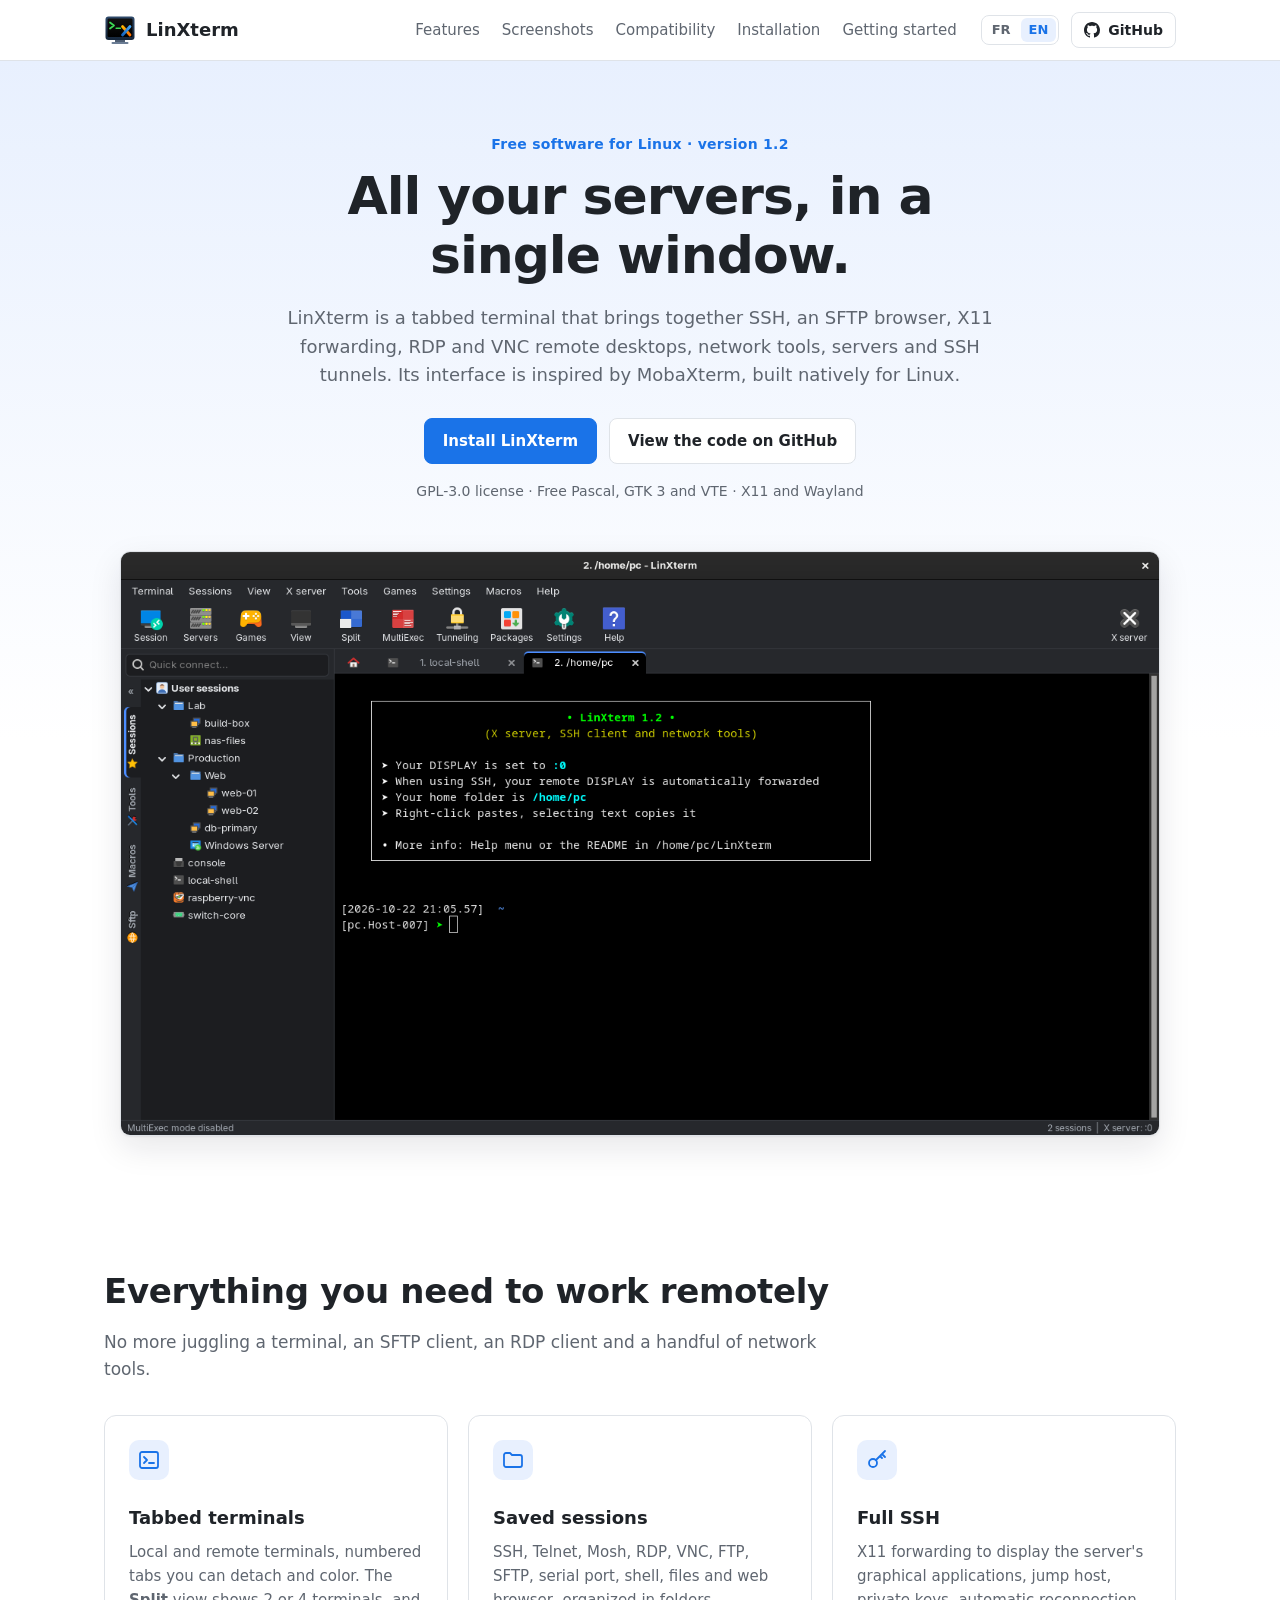
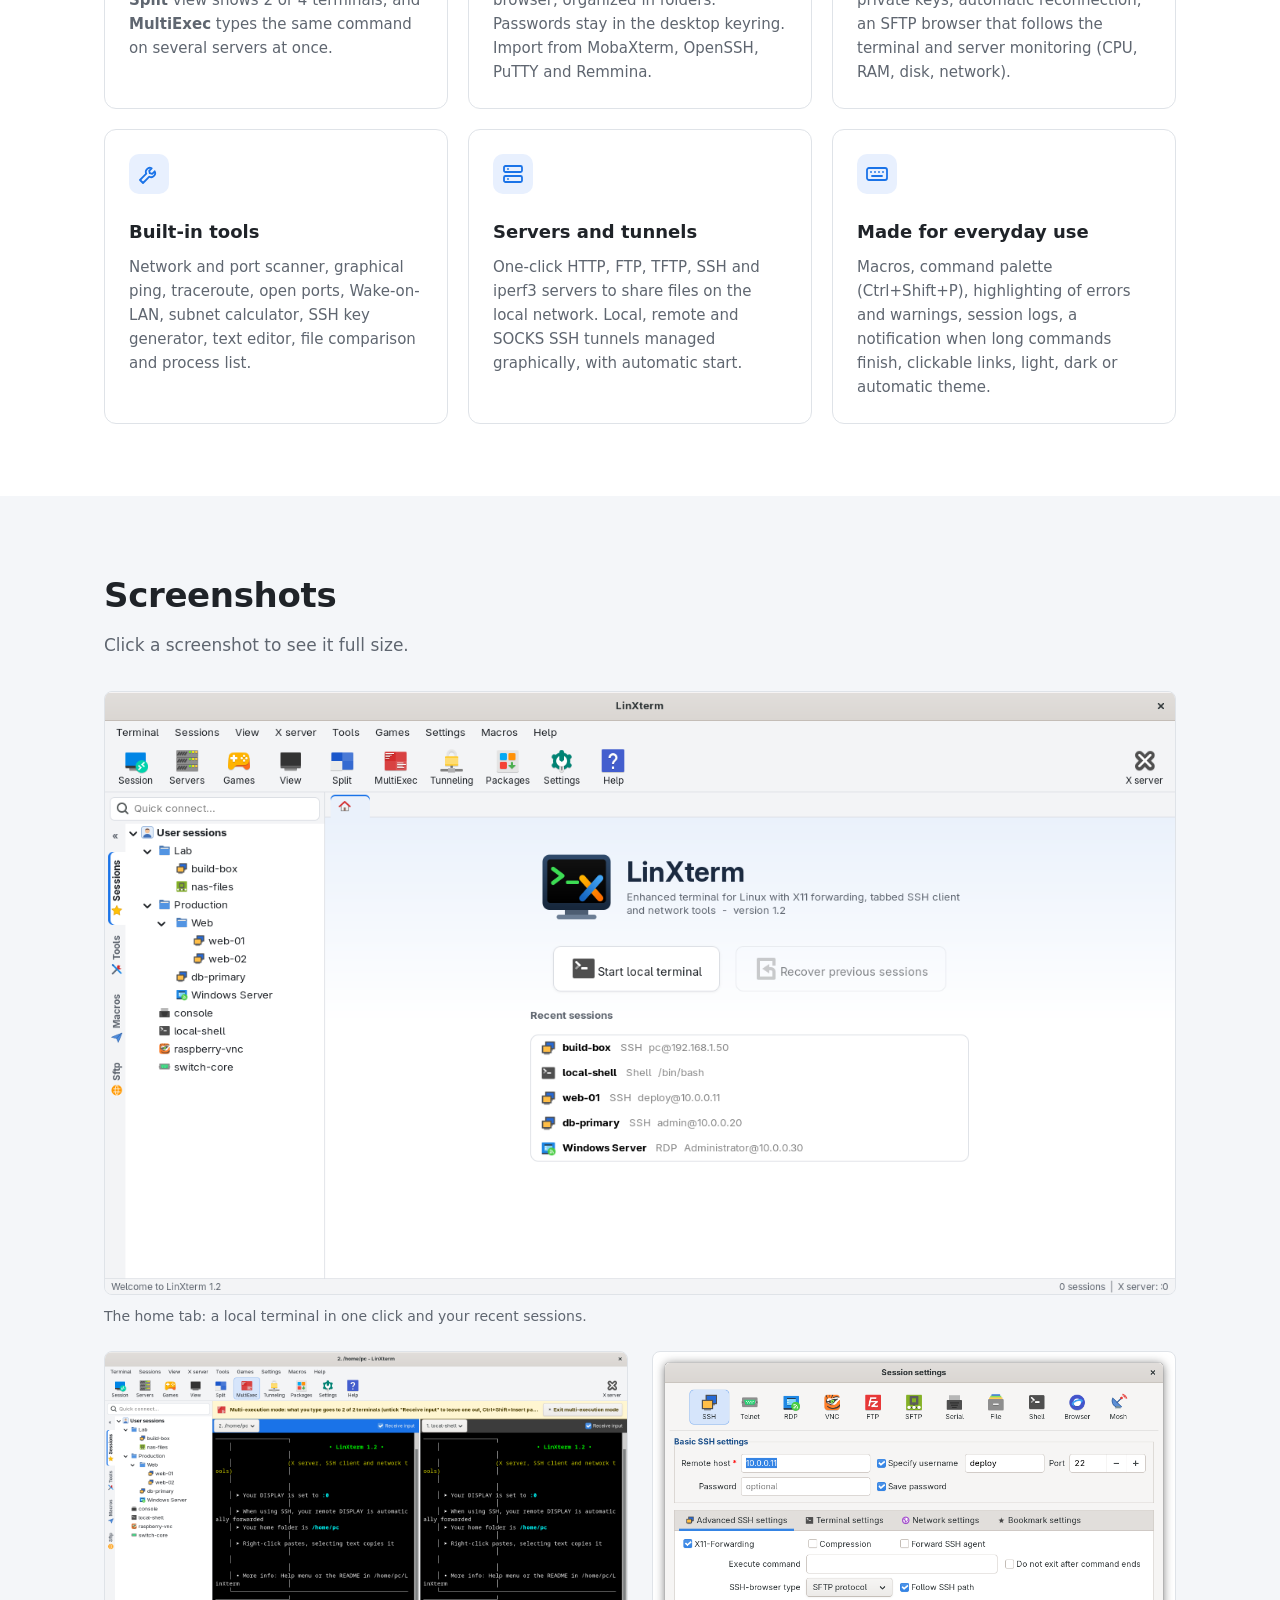
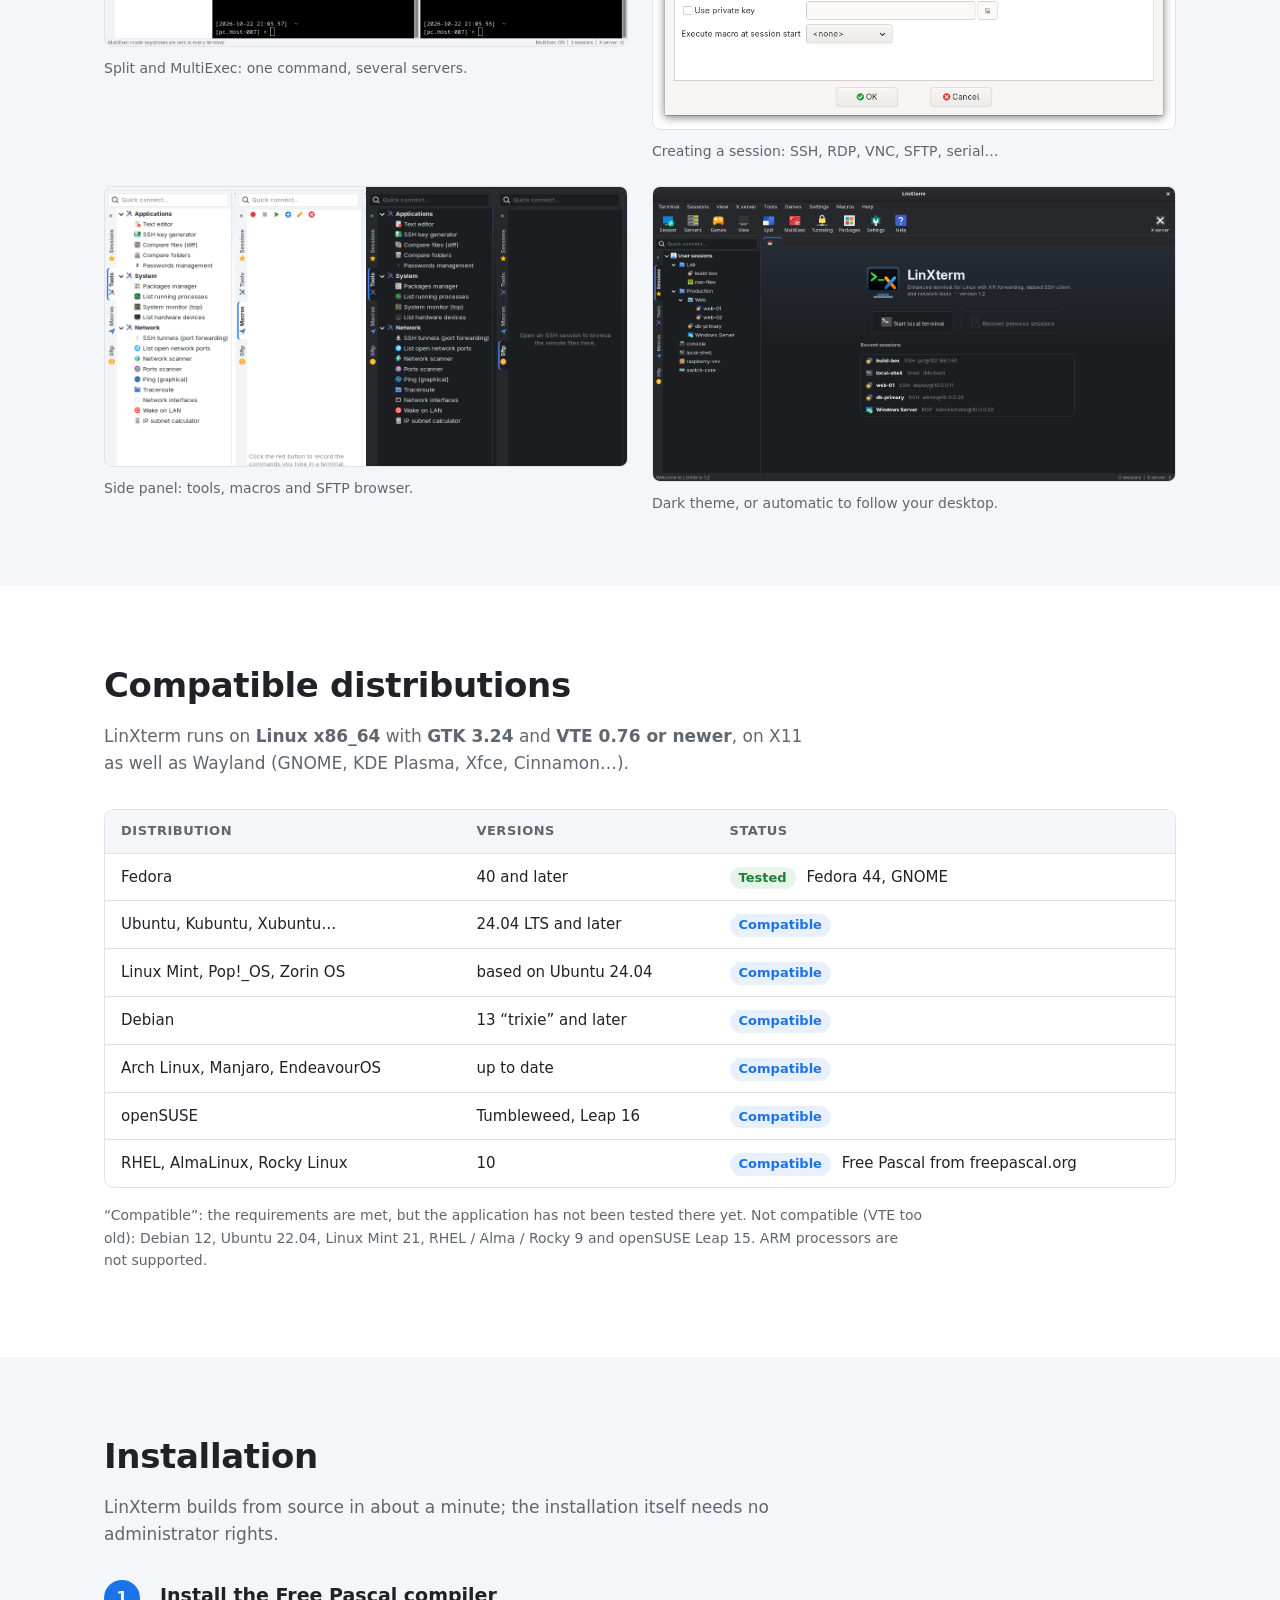
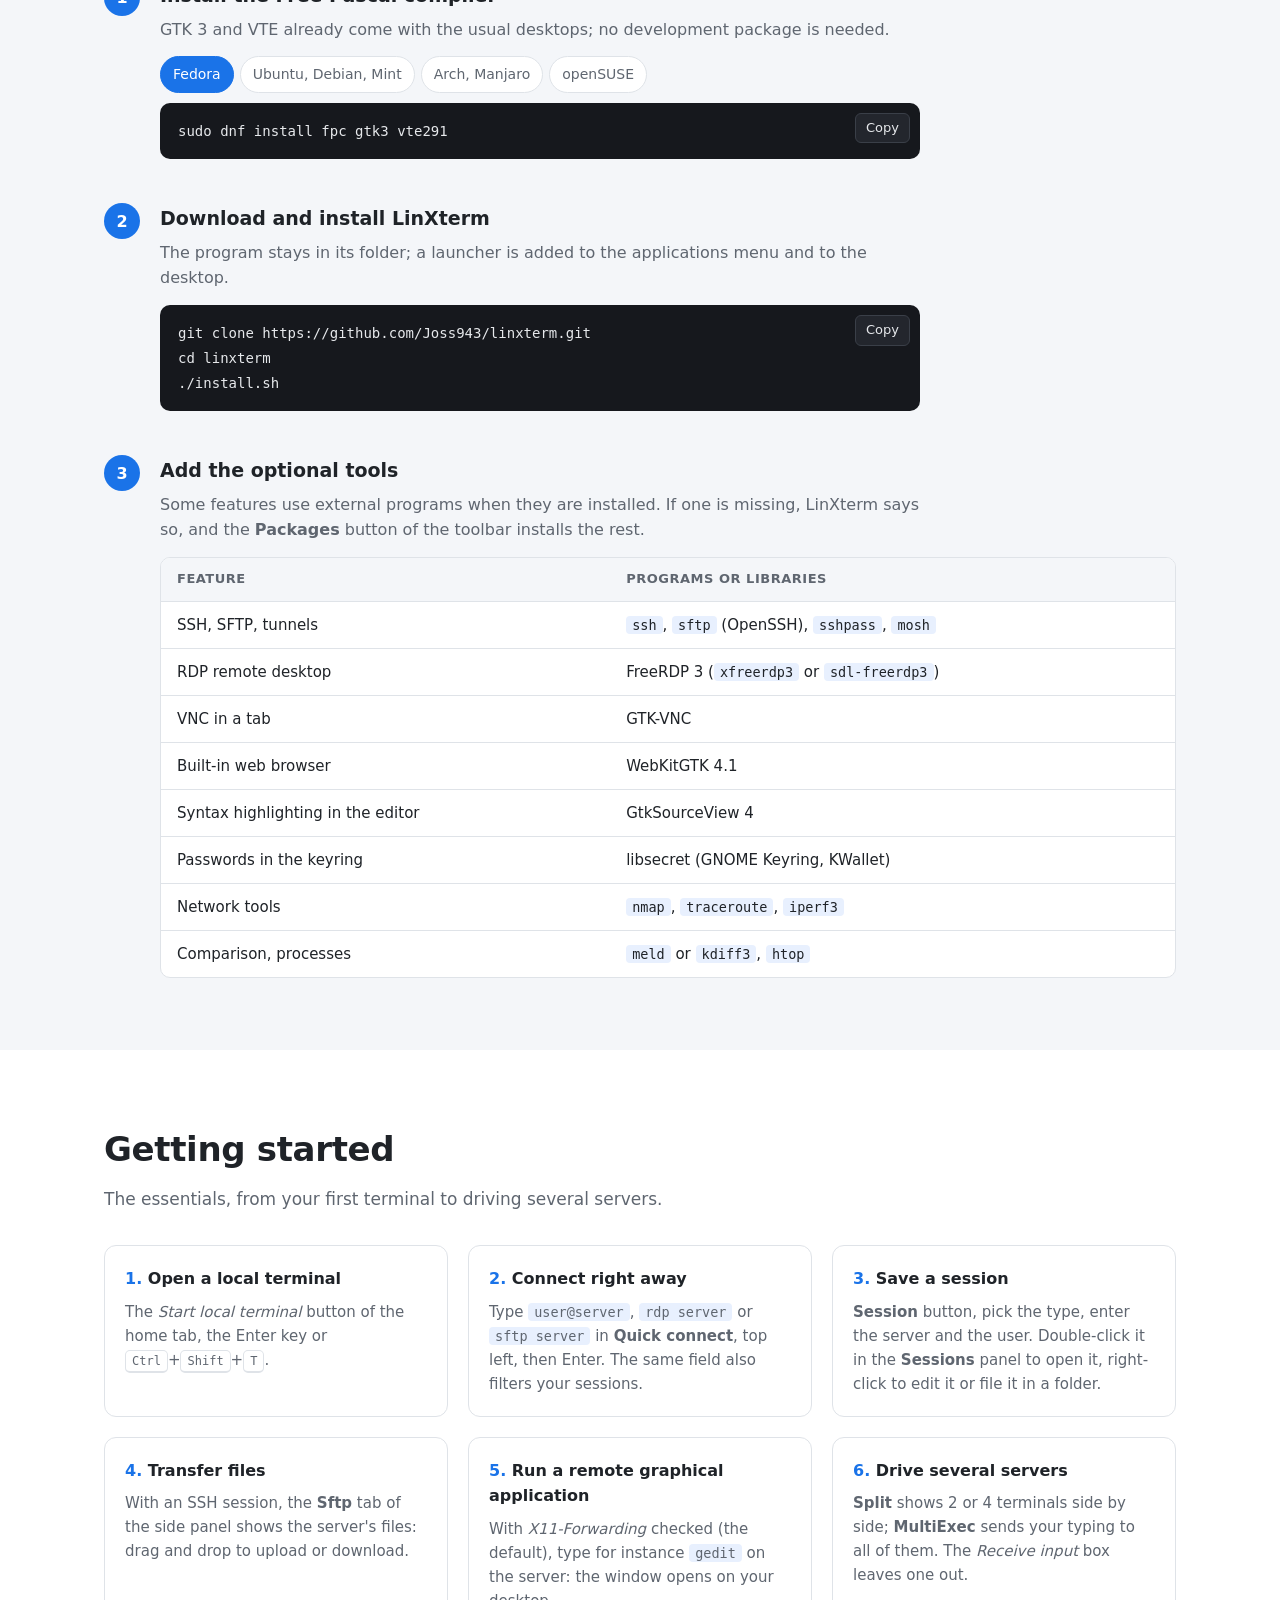
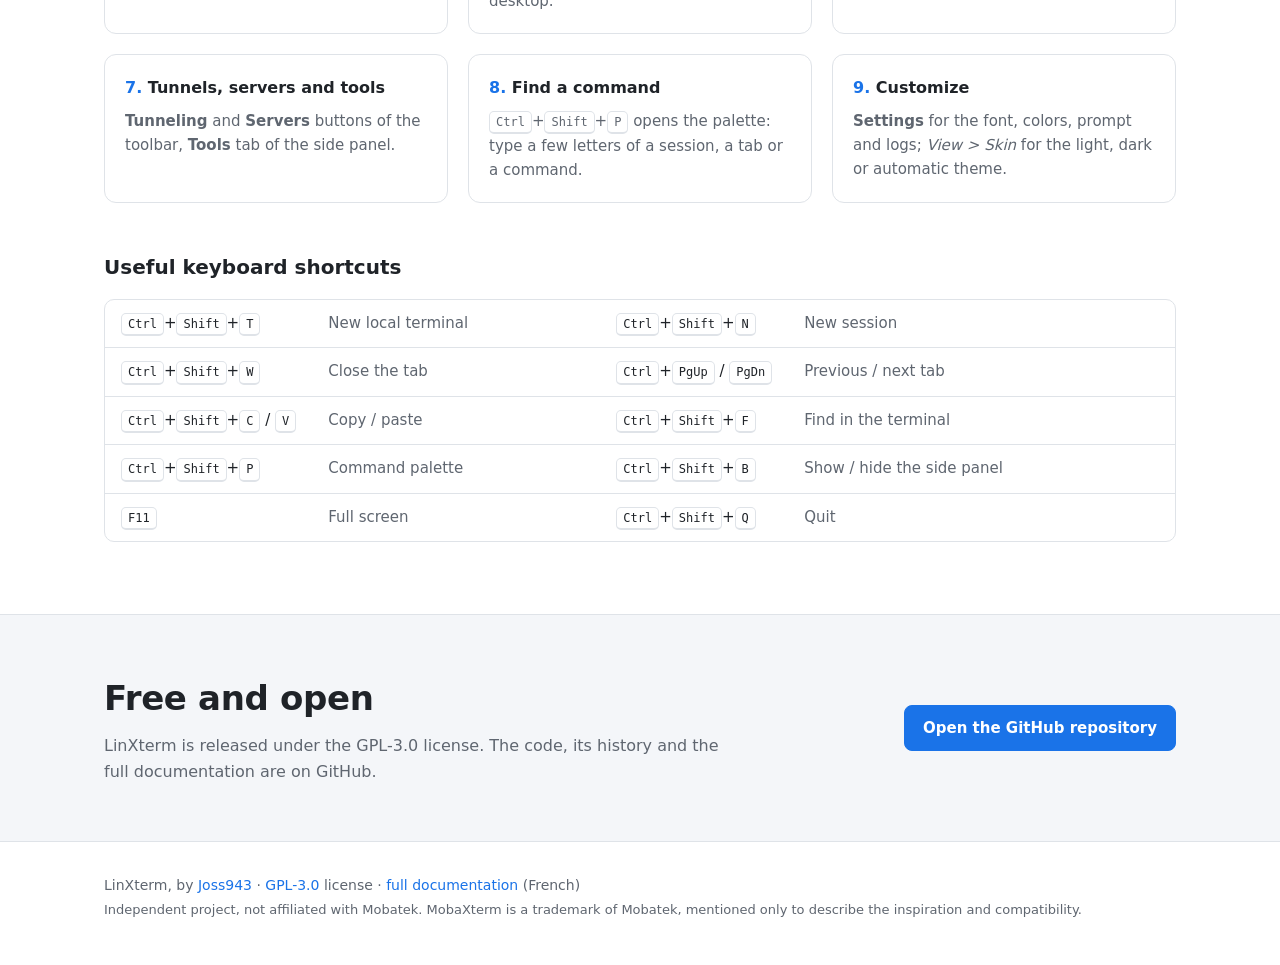
==== docs/index.html @ 1136f570 "Site de présentation en français et en anglais (GitHub Pages) - docs/ : page de présentation (foncti" ====
<!doctype html>
<html lang="fr">
<head>
  <meta charset="utf-8">
  <meta name="viewport" content="width=device-width, initial-scale=1">
  <title>LinXterm · terminal tout-en-un pour Linux</title>
  <meta name="description" content="LinXterm : terminal à onglets pour Linux avec SSH, SFTP, X11-forwarding, RDP, VNC, outils réseau, serveurs et tunnels SSH dans une seule fenêtre. Logiciel libre (GPL-3.0).">
  <meta property="og:title" content="LinXterm · terminal tout-en-un pour Linux">
  <meta property="og:description" content="SSH à onglets, navigateur SFTP, X11, RDP, VNC, outils réseau, Split et MultiExec dans une seule fenêtre. Logiciel libre.">
  <meta property="og:type" content="website">
  <meta property="og:url" content="https://joss943.github.io/linxterm/">
  <meta property="og:image" content="https://joss943.github.io/linxterm/img/terminal-sombre.png">
  <meta name="theme-color" content="#1a73e8">
  <link rel="alternate" hreflang="fr" href="https://joss943.github.io/linxterm/">
  <link rel="alternate" hreflang="en" href="https://joss943.github.io/linxterm/en/">
  <link rel="icon" href="favicon.svg" type="image/svg+xml">
  <link rel="stylesheet" href="style.css">
  <script>
    // first visit: English page for browsers that are not in French (the switcher choice wins)
    (function () {
      var lang = null;
      try { lang = localStorage.getItem('lx-lang'); } catch (e) {}
      var fr = (navigator.languages || [navigator.language || '']).some(function (l) { return /^fr/i.test(l); });
      if (lang === 'en' || (!lang && !fr)) location.replace('en/');
    })();
  </script>
</head>
<body>

<header class="site-header">
  <div class="wrap header-inner">
    <a class="brand" href="#top" aria-label="LinXterm, retour en haut">
      <img src="favicon.svg" alt="" width="32" height="32">
      <span>LinXterm</span>
    </a>
    <nav class="nav" aria-label="Sections">
      <a href="#fonctionnalites">Fonctionnalités</a>
      <a href="#captures">Captures</a>
      <a href="#compatibilite">Compatibilité</a>
      <a href="#installation">Installation</a>
      <a href="#prise-en-main">Prise en main</a>
    </nav>
    <div class="header-actions">
      <div class="lang" aria-label="Langue">
        <a href="./" hreflang="fr" lang="fr" aria-current="true">FR</a>
        <a href="en/" hreflang="en" lang="en">EN</a>
      </div>
      <a class="btn btn-small" href="https://github.com/Joss943/linxterm">
      <svg class="gh" viewBox="0 0 16 16" aria-hidden="true"><path d="M8 0C3.58 0 0 3.58 0 8c0 3.54 2.29 6.53 5.47 7.59.4.07.55-.17.55-.38 0-.19-.01-.82-.01-1.49-2.01.37-2.53-.49-2.69-.94-.09-.23-.48-.94-.82-1.13-.28-.15-.68-.52-.01-.53.63-.01 1.08.58 1.23.82.72 1.21 1.87.87 2.33.66.07-.52.28-.87.51-1.07-1.78-.2-3.64-.89-3.64-3.95 0-.87.31-1.59.82-2.15-.08-.2-.36-1.02.08-2.12 0 0 .67-.21 2.2.82.64-.18 1.32-.27 2-.27.68 0 1.36.09 2 .27 1.53-1.04 2.2-.82 2.2-.82.44 1.1.16 1.92.08 2.12.51.56.82 1.27.82 2.15 0 3.07-1.87 3.75-3.65 3.95.29.25.54.73.54 1.48 0 1.07-.01 1.93-.01 2.2 0 .21.15.46.55.38A8.013 8.013 0 0016 8c0-4.42-3.58-8-8-8z"/></svg>
      GitHub
    </a>
    </div>
  </div>
</header>

<main id="top">

  <section class="hero">
    <div class="wrap">
      <p class="eyebrow">Logiciel libre pour Linux · version 1.2</p>
      <h1>Tous vos serveurs, dans une seule fenêtre.</h1>
      <p class="lead">LinXterm est un terminal à onglets qui réunit SSH, navigateur SFTP, X11-forwarding,
        bureau à distance RDP et VNC, outils réseau, serveurs et tunnels SSH. Son interface s'inspire
        de MobaXterm, en version native pour Linux.</p>
      <div class="actions">
        <a class="btn btn-primary" href="#installation">Installer LinXterm</a>
        <a class="btn" href="https://github.com/Joss943/linxterm">Voir le code sur GitHub</a>
      </div>
      <p class="meta">Licence GPL-3.0 · Free Pascal, GTK 3 et VTE · X11 et Wayland</p>
      <figure class="hero-shot">
        <img src="img/terminal-sombre.png" width="1366" height="768"
             alt="Fenêtre de LinXterm en thème sombre : barre d'outils, panneau des sessions et terminal ouvert">
      </figure>
    </div>
  </section>

  <section id="fonctionnalites" class="section">
    <div class="wrap">
      <h2>Tout ce qu'il faut pour travailler à distance</h2>
      <p class="section-lead">Plus besoin de jongler entre un terminal, un client SFTP, un client RDP
        et une poignée d'outils réseau.</p>
      <div class="features">
        <article class="feature">
          <svg viewBox="0 0 24 24" aria-hidden="true"><rect x="3" y="4" width="18" height="16" rx="2"/><path d="M7 9l3 3-3 3M12 15h5"/></svg>
          <h3>Terminaux à onglets</h3>
          <p>Terminaux locaux et distants, onglets numérotés, détachables et colorables. La vue
            <strong>Split</strong> affiche 2 ou 4 terminaux, et <strong>MultiExec</strong> tape la même
            commande sur plusieurs serveurs à la fois.</p>
        </article>
        <article class="feature">
          <svg viewBox="0 0 24 24" aria-hidden="true"><path d="M3 7a2 2 0 012-2h4l2 2h8a2 2 0 012 2v8a2 2 0 01-2 2H5a2 2 0 01-2-2z"/></svg>
          <h3>Sessions enregistrées</h3>
          <p>SSH, Telnet, Mosh, RDP, VNC, FTP, SFTP, port série, shell, fichiers et navigateur web,
            rangés en dossiers. Mots de passe dans le trousseau du bureau. Import depuis MobaXterm,
            OpenSSH, PuTTY et Remmina.</p>
        </article>
        <article class="feature">
          <svg viewBox="0 0 24 24" aria-hidden="true"><circle cx="8" cy="15" r="4"/><path d="M11 12l9-9M17 6l3 3M15 8l2 2"/></svg>
          <h3>SSH complet</h3>
          <p>X11-forwarding pour afficher les applications graphiques du serveur, passerelle de rebond,
            clés privées, reconnexion automatique, navigateur SFTP qui suit le terminal et surveillance
            du serveur (CPU, RAM, disque, réseau).</p>
        </article>
        <article class="feature">
          <svg viewBox="0 0 24 24" aria-hidden="true"><path d="M14.7 6.3a4 4 0 00-5.4 5.4L3 18l3 3 6.3-6.3a4 4 0 005.4-5.4l-2.5 2.5-2.4-.6-.6-2.4z"/></svg>
          <h3>Outils intégrés</h3>
          <p>Scanner réseau et de ports, ping graphique, traceroute, ports ouverts, Wake-on-LAN,
            calculatrice de sous-réseau, générateur de clés SSH, éditeur de texte, comparaison de
            fichiers et liste des processus.</p>
        </article>
        <article class="feature">
          <svg viewBox="0 0 24 24" aria-hidden="true"><rect x="3" y="4" width="18" height="6" rx="1.5"/><rect x="3" y="14" width="18" height="6" rx="1.5"/><path d="M7 7h.01M7 17h.01"/></svg>
          <h3>Serveurs et tunnels</h3>
          <p>Serveurs HTTP, FTP, TFTP, SSH et iperf3 en un clic pour échanger des fichiers sur le
            réseau local. Tunnels SSH locaux, distants et SOCKS gérés graphiquement, avec démarrage
            automatique.</p>
        </article>
        <article class="feature">
          <svg viewBox="0 0 24 24" aria-hidden="true"><rect x="2" y="6" width="20" height="12" rx="2"/><path d="M6 10h.01M10 10h.01M14 10h.01M18 10h.01M7 14h10"/></svg>
          <h3>Pensé pour le quotidien</h3>
          <p>Macros, palette de commandes (Ctrl+Maj+P), coloration des erreurs et avertissements,
            journaux de session, notification à la fin des commandes longues, liens cliquables,
            thème clair, sombre ou automatique.</p>
        </article>
      </div>
    </div>
  </section>

  <section id="captures" class="section section-alt">
    <div class="wrap">
      <h2>Captures d'écran</h2>
      <p class="section-lead">Cliquez sur une capture pour l'afficher en grand.</p>
      <div class="gallery">
        <figure>
          <a href="img/accueil.png"><img src="img/accueil.png" width="1366" height="768" loading="lazy"
             alt="Onglet d'accueil en thème clair avec les sessions récentes"></a>
          <figcaption>L'accueil : terminal local en un clic et sessions récentes.</figcaption>
        </figure>
        <figure>
          <a href="img/multiexec.png"><img src="img/multiexec.png" width="1366" height="768" loading="lazy"
             alt="Deux terminaux côte à côte en mode MultiExec"></a>
          <figcaption>Split et MultiExec : une commande, plusieurs serveurs.</figcaption>
        </figure>
        <figure>
          <a href="img/session.png"><img src="img/session.png" width="952" height="689" loading="lazy"
             alt="Fenêtre Session settings pour une session SSH"></a>
          <figcaption>Création d'une session : SSH, RDP, VNC, SFTP, série…</figcaption>
        </figure>
        <figure>
          <a href="img/panneaux.png"><img src="img/panneaux.png" width="1160" height="620" loading="lazy"
             alt="Panneaux latéraux Tools, Macros et Sftp en clair et en sombre"></a>
          <figcaption>Panneau latéral : outils, macros et navigateur SFTP.</figcaption>
        </figure>
        <figure>
          <a href="img/accueil-sombre.png"><img src="img/accueil-sombre.png" width="1366" height="768" loading="lazy"
             alt="Onglet d'accueil en thème sombre"></a>
          <figcaption>Thème sombre, ou automatique selon votre bureau.</figcaption>
        </figure>
      </div>
    </div>
  </section>

  <section id="compatibilite" class="section">
    <div class="wrap">
      <h2>Distributions compatibles</h2>
      <p class="section-lead">LinXterm fonctionne sur <strong>Linux x86_64</strong> avec
        <strong>GTK 3.24</strong> et <strong>VTE 0.76 ou plus récent</strong>, sous X11 comme sous
        Wayland (GNOME, KDE Plasma, Xfce, Cinnamon…).</p>
      <div class="table-wrap">
        <table>
          <thead><tr><th>Distribution</th><th>Versions</th><th>État</th></tr></thead>
          <tbody>
            <tr><td>Fedora</td><td>40 et suivantes</td><td><span class="badge badge-ok">Testé</span> Fedora 44, GNOME</td></tr>
            <tr><td>Ubuntu, Kubuntu, Xubuntu…</td><td>24.04 LTS et suivantes</td><td><span class="badge">Compatible</span></td></tr>
            <tr><td>Linux Mint, Pop!_OS, Zorin OS</td><td>basées sur Ubuntu 24.04</td><td><span class="badge">Compatible</span></td></tr>
            <tr><td>Debian</td><td>13 « trixie » et suivantes</td><td><span class="badge">Compatible</span></td></tr>
            <tr><td>Arch Linux, Manjaro, EndeavourOS</td><td>à jour</td><td><span class="badge">Compatible</span></td></tr>
            <tr><td>openSUSE</td><td>Tumbleweed, Leap 16</td><td><span class="badge">Compatible</span></td></tr>
            <tr><td>RHEL, AlmaLinux, Rocky Linux</td><td>10</td><td><span class="badge">Compatible</span> Free Pascal depuis freepascal.org</td></tr>
          </tbody>
        </table>
      </div>
      <p class="note">« Compatible » : les prérequis sont remplis, mais l'application n'y a pas encore été
        testée. Non compatibles (VTE trop ancien) : Debian 12, Ubuntu 22.04, Linux Mint 21,
        RHEL / Alma / Rocky 9 et openSUSE Leap 15. Les processeurs ARM ne sont pas pris en charge.</p>
    </div>
  </section>

  <section id="installation" class="section section-alt">
    <div class="wrap">
      <h2>Installation</h2>
      <p class="section-lead">LinXterm se compile en une minute à partir du code source, sans droits
        administrateur pour l'installation elle-même.</p>

      <ol class="steps">
        <li>
          <h3>Installer le compilateur Free Pascal</h3>
          <p>GTK 3 et VTE sont déjà présents sur les bureaux courants ; aucun paquet de
            développement n'est nécessaire.</p>
          <div class="tabs" data-tabs>
            <div class="tablist" role="tablist" aria-label="Distribution">
              <button role="tab" aria-selected="true" aria-controls="t-fedora" id="b-fedora">Fedora</button>
              <button role="tab" aria-selected="false" aria-controls="t-debian" id="b-debian">Ubuntu, Debian, Mint</button>
              <button role="tab" aria-selected="false" aria-controls="t-arch" id="b-arch">Arch, Manjaro</button>
              <button role="tab" aria-selected="false" aria-controls="t-suse" id="b-suse">openSUSE</button>
            </div>
            <div class="code" role="tabpanel" id="t-fedora" aria-labelledby="b-fedora"><pre><code>sudo dnf install fpc gtk3 vte291</code></pre></div>
            <div class="code" role="tabpanel" id="t-debian" aria-labelledby="b-debian"><pre><code>sudo apt install fpc libgtk-3-0 libvte-2.91-0</code></pre></div>
            <div class="code" role="tabpanel" id="t-arch" aria-labelledby="b-arch"><pre><code>sudo pacman -S fpc gtk3 vte3</code></pre></div>
            <div class="code" role="tabpanel" id="t-suse" aria-labelledby="b-suse"><pre><code>sudo zypper install fpc libgtk-3-0 libvte-2_91-0</code></pre></div>
          </div>
        </li>
        <li>
          <h3>Télécharger et installer LinXterm</h3>
          <p>Le programme reste dans son dossier ; un lanceur est ajouté au menu des applications et
            sur le Bureau.</p>
          <div class="code"><pre><code>git clone https://github.com/Joss943/linxterm.git
cd linxterm
./install.sh</code></pre></div>
        </li>
        <li>
          <h3>Ajouter les outils facultatifs</h3>
          <p>Certaines fonctions utilisent des programmes externes s'ils sont installés. Si l'un d'eux
            manque, LinXterm le signale, et le bouton <strong>Packages</strong> de la barre d'outils
            installe le reste.</p>
          <div class="table-wrap">
            <table>
              <thead><tr><th>Fonction</th><th>Programmes ou bibliothèques</th></tr></thead>
              <tbody>
                <tr><td>SSH, SFTP, tunnels</td><td><code>ssh</code>, <code>sftp</code> (OpenSSH), <code>sshpass</code>, <code>mosh</code></td></tr>
                <tr><td>Bureau à distance RDP</td><td>FreeRDP 3 (<code>xfreerdp3</code> ou <code>sdl-freerdp3</code>)</td></tr>
                <tr><td>VNC dans un onglet</td><td>GTK-VNC</td></tr>
                <tr><td>Navigateur web intégré</td><td>WebKitGTK 4.1</td></tr>
                <tr><td>Coloration syntaxique de l'éditeur</td><td>GtkSourceView 4</td></tr>
                <tr><td>Mots de passe dans le trousseau</td><td>libsecret (GNOME Keyring, KWallet)</td></tr>
                <tr><td>Outils réseau</td><td><code>nmap</code>, <code>traceroute</code>, <code>iperf3</code></td></tr>
                <tr><td>Comparaison, processus</td><td><code>meld</code> ou <code>kdiff3</code>, <code>htop</code></td></tr>
              </tbody>
            </table>
          </div>
        </li>
      </ol>
    </div>
  </section>

  <section id="prise-en-main" class="section">
    <div class="wrap">
      <h2>Prise en main</h2>
      <p class="section-lead">Les gestes essentiels, du premier terminal à la gestion de plusieurs
        serveurs.</p>
      <ol class="guide">
        <li><h3>Ouvrir un terminal local</h3>
          <p>Bouton <em>Start local terminal</em> de l'onglet d'accueil, touche Entrée ou
            <span class="keys"><kbd>Ctrl</kbd>+<kbd>Maj</kbd>+<kbd>T</kbd></span>.</p></li>
        <li><h3>Se connecter tout de suite</h3>
          <p>Tapez <code>utilisateur@serveur</code>, <code>rdp serveur</code> ou
            <code>sftp serveur</code> dans <strong>Quick connect</strong>, en haut à gauche, puis
            Entrée. Le champ filtre aussi vos sessions.</p></li>
        <li><h3>Enregistrer une session</h3>
          <p>Bouton <strong>Session</strong>, choisissez le type, saisissez le serveur et
            l'utilisateur. Double-clic dans le panneau <strong>Sessions</strong> pour l'ouvrir,
            clic droit pour la modifier ou la ranger.</p></li>
        <li><h3>Transférer des fichiers</h3>
          <p>Avec une session SSH, l'onglet <strong>Sftp</strong> du panneau latéral affiche les
            fichiers du serveur : glissez-déposez pour envoyer ou télécharger.</p></li>
        <li><h3>Lancer une application graphique distante</h3>
          <p>Avec <em>X11-Forwarding</em> coché (par défaut), tapez par exemple <code>gedit</code>
            sur le serveur : la fenêtre s'ouvre sur votre bureau.</p></li>
        <li><h3>Piloter plusieurs serveurs</h3>
          <p><strong>Split</strong> affiche 2 ou 4 terminaux côte à côte ; <strong>MultiExec</strong>
            envoie votre saisie à tous. La case <em>Receive input</em> en exclut un.</p></li>
        <li><h3>Tunnels, serveurs et outils</h3>
          <p>Boutons <strong>Tunneling</strong> et <strong>Servers</strong> de la barre d'outils,
            onglet <strong>Tools</strong> du panneau latéral.</p></li>
        <li><h3>Retrouver une commande</h3>
          <p><span class="keys"><kbd>Ctrl</kbd>+<kbd>Maj</kbd>+<kbd>P</kbd></span> ouvre la palette : tapez quelques lettres
            d'une session, d'un onglet ou d'une commande.</p></li>
        <li><h3>Personnaliser</h3>
          <p><strong>Settings</strong> pour la police, les couleurs, l'invite et les journaux ;
            <em>View &gt; Skin</em> pour le thème clair, sombre ou automatique.</p></li>
      </ol>

      <h3 class="sub">Raccourcis clavier utiles</h3>
      <div class="table-wrap">
        <table class="shortcuts">
          <tbody>
            <tr><td><span class="keys"><kbd>Ctrl</kbd>+<kbd>Maj</kbd>+<kbd>T</kbd></span></td><td>Nouveau terminal local</td>
                <td><span class="keys"><kbd>Ctrl</kbd>+<kbd>Maj</kbd>+<kbd>N</kbd></span></td><td>Nouvelle session</td></tr>
            <tr><td><span class="keys"><kbd>Ctrl</kbd>+<kbd>Maj</kbd>+<kbd>W</kbd></span></td><td>Fermer l'onglet</td>
                <td><span class="keys"><kbd>Ctrl</kbd>+<kbd>Pg↑</kbd> / <kbd>Pg↓</kbd></span></td><td>Onglet précédent / suivant</td></tr>
            <tr><td><span class="keys"><kbd>Ctrl</kbd>+<kbd>Maj</kbd>+<kbd>C</kbd> / <kbd>V</kbd></span></td><td>Copier / coller</td>
                <td><span class="keys"><kbd>Ctrl</kbd>+<kbd>Maj</kbd>+<kbd>F</kbd></span></td><td>Rechercher dans le terminal</td></tr>
            <tr><td><span class="keys"><kbd>Ctrl</kbd>+<kbd>Maj</kbd>+<kbd>P</kbd></span></td><td>Palette de commandes</td>
                <td><span class="keys"><kbd>Ctrl</kbd>+<kbd>Maj</kbd>+<kbd>B</kbd></span></td><td>Afficher / masquer le panneau latéral</td></tr>
            <tr><td><kbd>F11</kbd></td><td>Plein écran</td>
                <td><span class="keys"><kbd>Ctrl</kbd>+<kbd>Maj</kbd>+<kbd>Q</kbd></span></td><td>Quitter</td></tr>
          </tbody>
        </table>
      </div>
    </div>
  </section>

  <section class="section section-cta">
    <div class="wrap cta">
      <div>
        <h2>Libre et ouvert</h2>
        <p>LinXterm est publié sous licence GPL-3.0. Le code, l'historique et la documentation
          complète sont sur GitHub.</p>
      </div>
      <a class="btn btn-primary" href="https://github.com/Joss943/linxterm">Ouvrir le dépôt GitHub</a>
    </div>
  </section>

</main>

<footer class="site-footer">
  <div class="wrap footer-inner">
    <p>LinXterm, par <a href="https://github.com/Joss943">Joss943</a> · licence
      <a href="https://github.com/Joss943/linxterm/blob/main/LICENSE">GPL-3.0</a> ·
      <a href="https://github.com/Joss943/linxterm#readme">documentation complète</a></p>
    <p class="disclaimer">Projet indépendant, sans lien avec Mobatek. MobaXterm est une marque de
      Mobatek, citée uniquement pour décrire l'inspiration et la compatibilité.</p>
  </div>
</footer>

<script>
  // language switcher: the choice is remembered for the next visits
  document.querySelectorAll('.lang a').forEach(function (a) {
    a.addEventListener('click', function () {
      try { localStorage.setItem('lx-lang', a.getAttribute('hreflang')); } catch (e) {}
    });
  });

  // distribution tabs: arrow keys move between tabs, one panel shown at a time
  document.querySelectorAll('[data-tabs]').forEach(function (box) {
    var tabs = Array.prototype.slice.call(box.querySelectorAll('[role="tab"]'));
    function select(tab) {
      tabs.forEach(function (t) {
        var on = t === tab;
        t.setAttribute('aria-selected', on);
        t.tabIndex = on ? 0 : -1;
        document.getElementById(t.getAttribute('aria-controls')).hidden = !on;
      });
    }
    tabs.forEach(function (t, i) {
      t.addEventListener('click', function () { select(t); });
      t.addEventListener('keydown', function (e) {
        var d = e.key === 'ArrowRight' ? 1 : e.key === 'ArrowLeft' ? -1 : 0;
        if (d) { var n = tabs[(i + d + tabs.length) % tabs.length]; select(n); n.focus(); }
      });
    });
    select(tabs[0]);
  });

  // copy buttons on the command blocks
  document.querySelectorAll('.code').forEach(function (block) {
    var btn = document.createElement('button');
    btn.className = 'copy';
    btn.type = 'button';
    btn.textContent = 'Copier';
    btn.addEventListener('click', function () {
      var text = block.querySelector('code').textContent;
      var done = function () {
        btn.textContent = 'Copié';
        setTimeout(function () { btn.textContent = 'Copier'; }, 1500);
      };
      if (navigator.clipboard) navigator.clipboard.writeText(text).then(done, function () {});
    });
    block.appendChild(btn);
  });
</script>
</body>
</html>
---- docs/style.css ----
/* LinXterm website: same palette as the application (accent blue, dark terminal) */
:root {
  --bg: #ffffff;
  --bg-alt: #f4f6f9;
  --surface: #ffffff;
  --text: #1f2328;
  --muted: #5f6670;
  --border: #dfe3e8;
  --accent: #1a73e8;
  --accent-hover: #1765cc;
  --accent-soft: #e8f0fe;
  --ok: #1e7e34;
  --ok-soft: #e6f4ea;
  --code-bg: #16181d;
  --code-text: #e6e8eb;
  --shadow: 0 1px 2px rgba(16, 24, 40, 0.06), 0 12px 32px rgba(16, 24, 40, 0.10);
  color-scheme: light;
}

@media (prefers-color-scheme: dark) {
  :root {
    --bg: #111317;
    --bg-alt: #171a1f;
    --surface: #1c1f25;
    --text: #e6e8eb;
    --muted: #a0a6ae;
    --border: #2c3038;
    --accent: #4c8dff;
    --accent-hover: #6aa0ff;
    --accent-soft: #1d2c45;
    --ok: #7bd88f;
    --ok-soft: #1c3324;
    --code-bg: #0b0c0f;
    --shadow: 0 1px 2px rgba(0, 0, 0, 0.4), 0 12px 32px rgba(0, 0, 0, 0.45);
    color-scheme: dark;
  }
}

* { box-sizing: border-box; }

html { scroll-behavior: smooth; scroll-padding-top: 72px; }

body {
  margin: 0;
  background: var(--bg);
  color: var(--text);
  font: 16px/1.6 system-ui, -apple-system, "Segoe UI", Roboto, Cantarell, "Noto Sans", Ubuntu, sans-serif;
  -webkit-font-smoothing: antialiased;
}

img { max-width: 100%; height: auto; display: block; }

a { color: var(--accent); text-decoration: none; }
a:hover { text-decoration: underline; }

code, kbd, pre {
  font-family: ui-monospace, "JetBrains Mono", "DejaVu Sans Mono", "Liberation Mono", monospace;
  font-size: 0.9em;
}

code {
  background: var(--accent-soft);
  padding: 1px 6px;
  border-radius: 4px;
}

kbd {
  display: inline-block;
  padding: 0 6px;
  border: 1px solid var(--border);
  border-bottom-width: 2px;
  border-radius: 5px;
  background: var(--surface);
  font-size: 0.8em;
  line-height: 1.7;
}

.wrap { max-width: 1120px; margin: 0 auto; padding: 0 24px; }

/* header */
.site-header {
  position: sticky;
  top: 0;
  z-index: 10;
  background: color-mix(in srgb, var(--bg) 88%, transparent);
  backdrop-filter: saturate(160%) blur(10px);
  border-bottom: 1px solid var(--border);
}
.header-inner { display: flex; align-items: center; gap: 24px; height: 60px; }
.brand { display: flex; align-items: center; gap: 10px; color: var(--text); font-weight: 700; font-size: 18px; }
.brand:hover { text-decoration: none; }
.nav { display: flex; gap: 22px; margin-left: auto; }
.nav a { color: var(--muted); font-size: 15px; }
.nav a:hover { color: var(--text); text-decoration: none; }
.header-actions { display: flex; align-items: center; gap: 12px; }
.lang { display: flex; gap: 2px; padding: 2px; border: 1px solid var(--border); border-radius: 8px; }
.lang a { padding: 2px 8px; border-radius: 6px; color: var(--muted); font-size: 13px; font-weight: 600; }
.lang a:hover { color: var(--text); text-decoration: none; }
.lang a[aria-current="true"] { background: var(--accent-soft); color: var(--accent); }
.keys, .guide code { white-space: nowrap; }

/* buttons */
.btn {
  display: inline-flex;
  align-items: center;
  gap: 8px;
  padding: 10px 18px;
  border: 1px solid var(--border);
  border-radius: 8px;
  background: var(--surface);
  color: var(--text);
  font-weight: 600;
  font-size: 15px;
  transition: border-color 0.15s, background-color 0.15s;
}
.btn:hover { text-decoration: none; border-color: var(--accent); }
.btn-primary { background: var(--accent); border-color: var(--accent); color: #fff; }
.btn-primary:hover { background: var(--accent-hover); border-color: var(--accent-hover); }
.btn-small { padding: 6px 12px; font-size: 14px; }
.gh { width: 16px; height: 16px; fill: currentColor; }

/* hero */
.hero { padding: 72px 0 56px; text-align: center; background: linear-gradient(to bottom, var(--accent-soft), var(--bg) 60%); }
.eyebrow { margin: 0 0 12px; color: var(--accent); font-weight: 600; font-size: 14px; letter-spacing: 0.02em; }
.hero h1 { margin: 0 auto; max-width: 760px; font-size: clamp(32px, 5vw, 52px); line-height: 1.12; letter-spacing: -0.02em; }
.lead { margin: 20px auto 0; max-width: 720px; color: var(--muted); font-size: 18px; }
.actions { display: flex; justify-content: center; flex-wrap: wrap; gap: 12px; margin-top: 28px; }
.meta { margin: 16px 0 0; color: var(--muted); font-size: 14px; }
.hero-shot { margin: 48px auto 0; max-width: 1040px; }
.hero-shot img { border-radius: 10px; border: 1px solid var(--border); box-shadow: var(--shadow); }

/* sections */
.section { padding: 72px 0; }
.section-alt { background: var(--bg-alt); }
.section h2 { margin: 0; font-size: clamp(26px, 3.4vw, 34px); letter-spacing: -0.01em; }
.section-lead { margin: 10px 0 32px; max-width: 720px; color: var(--muted); font-size: 17px; }
.note { margin-top: 16px; color: var(--muted); font-size: 14px; max-width: 820px; }
.sub { margin: 48px 0 16px; font-size: 20px; }

/* features */
.features { display: grid; grid-template-columns: repeat(3, 1fr); gap: 20px; }
.feature { padding: 24px; border: 1px solid var(--border); border-radius: 12px; background: var(--surface); }
.feature svg {
  width: 40px; height: 40px; padding: 8px;
  border-radius: 10px; background: var(--accent-soft);
  fill: none; stroke: var(--accent); stroke-width: 1.8; stroke-linecap: round; stroke-linejoin: round;
}
.feature h3 { margin: 16px 0 8px; font-size: 18px; }
.feature p { margin: 0; color: var(--muted); font-size: 15px; }

/* gallery */
.gallery { display: grid; grid-template-columns: repeat(2, 1fr); gap: 24px; }
.gallery figure { margin: 0; }
.gallery figure:first-child { grid-column: 1 / -1; }
.gallery img { border-radius: 8px; border: 1px solid var(--border); background: var(--surface); transition: transform 0.15s; }
.gallery a:hover img { transform: translateY(-2px); }
.gallery figcaption { margin-top: 10px; color: var(--muted); font-size: 14px; }

/* tables */
.table-wrap { overflow-x: auto; border: 1px solid var(--border); border-radius: 10px; background: var(--surface); }
table { width: 100%; border-collapse: collapse; font-size: 15px; }
th, td { padding: 11px 16px; text-align: left; border-bottom: 1px solid var(--border); vertical-align: top; }
tr:last-child td { border-bottom: none; }
th { font-size: 13px; text-transform: uppercase; letter-spacing: 0.04em; color: var(--muted); background: var(--bg-alt); }
.badge { display: inline-block; margin-right: 6px; padding: 1px 9px; border-radius: 999px; font-size: 13px; font-weight: 600; background: var(--accent-soft); color: var(--accent); }
.badge-ok { background: var(--ok-soft); color: var(--ok); }
.shortcuts td:nth-child(odd) { white-space: nowrap; width: 1%; }
.shortcuts td:nth-child(even) { color: var(--muted); }

/* installation */
.steps { list-style: none; counter-reset: step; margin: 0; padding: 0; }
.steps > li { position: relative; padding: 0 0 40px 56px; counter-increment: step; }
.steps > li::before {
  content: counter(step);
  position: absolute; left: 0; top: 0;
  width: 36px; height: 36px; border-radius: 50%;
  display: grid; place-items: center;
  background: var(--accent); color: #fff; font-weight: 700;
}
.steps > li:last-child { padding-bottom: 0; }
.steps h3 { margin: 4px 0 6px; font-size: 19px; }
.steps p { margin: 0 0 14px; color: var(--muted); max-width: 760px; }

.tablist { display: flex; flex-wrap: wrap; gap: 6px; margin-bottom: 10px; }
.tablist button {
  padding: 6px 12px; border: 1px solid var(--border); border-radius: 999px;
  background: var(--surface); color: var(--muted); font: inherit; font-size: 14px; cursor: pointer;
}
.tablist button[aria-selected="true"] { background: var(--accent); border-color: var(--accent); color: #fff; }
.tablist button:focus-visible, .copy:focus-visible, .btn:focus-visible { outline: 2px solid var(--accent); outline-offset: 2px; }

.code { position: relative; max-width: 760px; }
.code pre {
  margin: 0; padding: 16px 92px 16px 18px; overflow-x: auto;
  white-space: pre-wrap; overflow-wrap: anywhere;
  background: var(--code-bg); color: var(--code-text); border-radius: 10px; line-height: 1.7;
}
.code code { background: none; padding: 0; color: inherit; font-size: 14px; }
.copy {
  position: absolute; top: 10px; right: 10px;
  padding: 4px 10px; border: 1px solid #3a3f48; border-radius: 6px;
  background: #23262d; color: #e6e8eb; font: inherit; font-size: 13px; cursor: pointer;
}
.copy:hover { background: #2d3139; }

/* guide */
.guide { list-style: none; counter-reset: guide; margin: 0; padding: 0; display: grid; grid-template-columns: repeat(3, 1fr); gap: 20px; }
.guide li { counter-increment: guide; padding: 20px; border: 1px solid var(--border); border-radius: 12px; background: var(--surface); }
.guide h3 { margin: 0 0 8px; font-size: 16px; }
.guide h3::before { content: counter(guide) ". "; color: var(--accent); }
.guide p { margin: 0; color: var(--muted); font-size: 15px; }

/* call to action and footer */
.section-cta { padding: 56px 0; background: var(--bg-alt); border-top: 1px solid var(--border); }
.cta { display: flex; align-items: center; justify-content: space-between; gap: 24px; }
.cta p { margin: 8px 0 0; color: var(--muted); max-width: 620px; }
.site-footer { padding: 28px 0 40px; border-top: 1px solid var(--border); color: var(--muted); font-size: 14px; }
.footer-inner p { margin: 4px 0; }
.disclaimer { font-size: 13px; }

/* tablet and phone */
@media (max-width: 900px) {
  .features, .guide { grid-template-columns: repeat(2, 1fr); }
  .nav { display: none; }
  .header-actions { margin-left: auto; }
}
@media (max-width: 600px) {
  .wrap { padding: 0 16px; }
  .hero { padding: 48px 0 40px; }
  .lead { font-size: 16px; }
  .section { padding: 52px 0; }
  .features, .guide, .gallery { grid-template-columns: 1fr; }
  .cta { flex-direction: column; align-items: flex-start; }
  .steps > li { padding-left: 48px; }
  th, td { padding: 9px 10px; font-size: 14px; }
  .code pre { padding-right: 18px; padding-top: 44px; }
  .shortcuts td { display: block; width: auto; border-bottom: none; padding: 4px 12px; }
  .shortcuts tr { display: block; padding: 8px 0; border-bottom: 1px solid var(--border); }
  .shortcuts tr:last-child { border-bottom: none; }
}
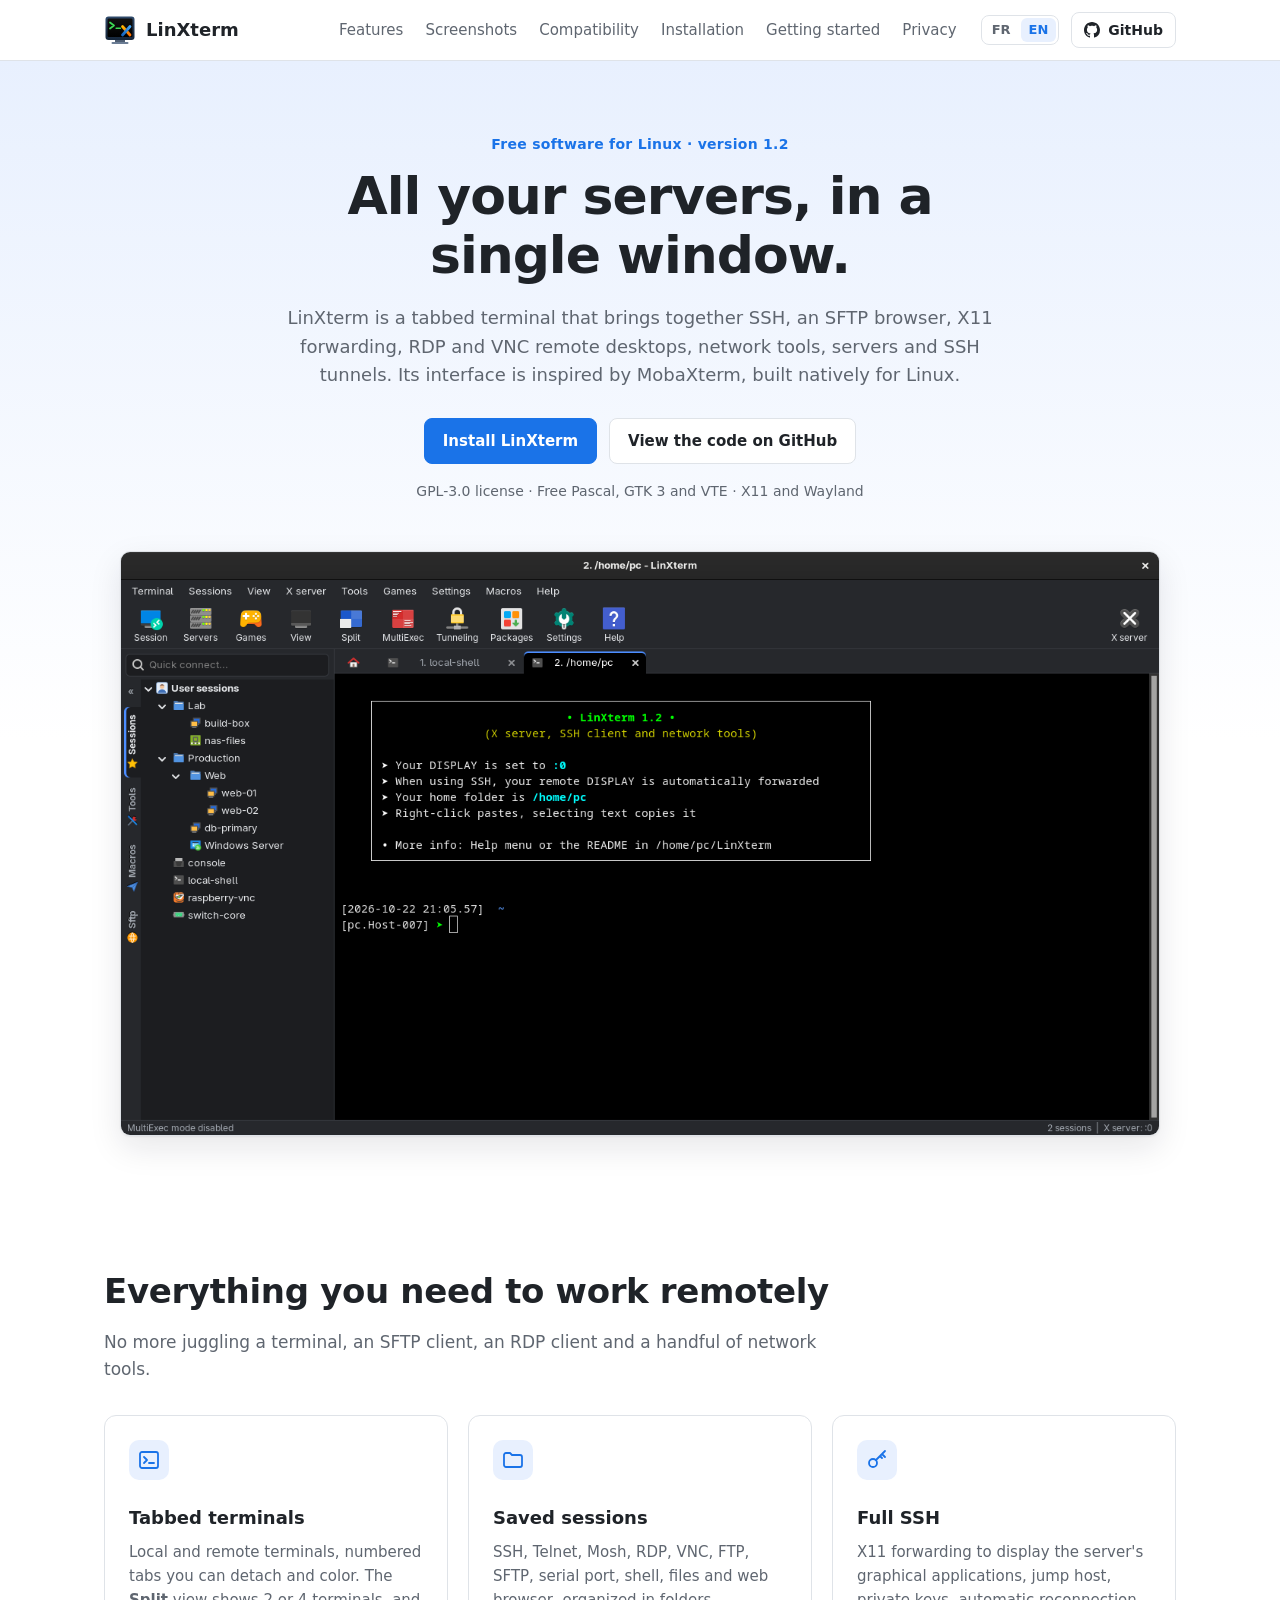
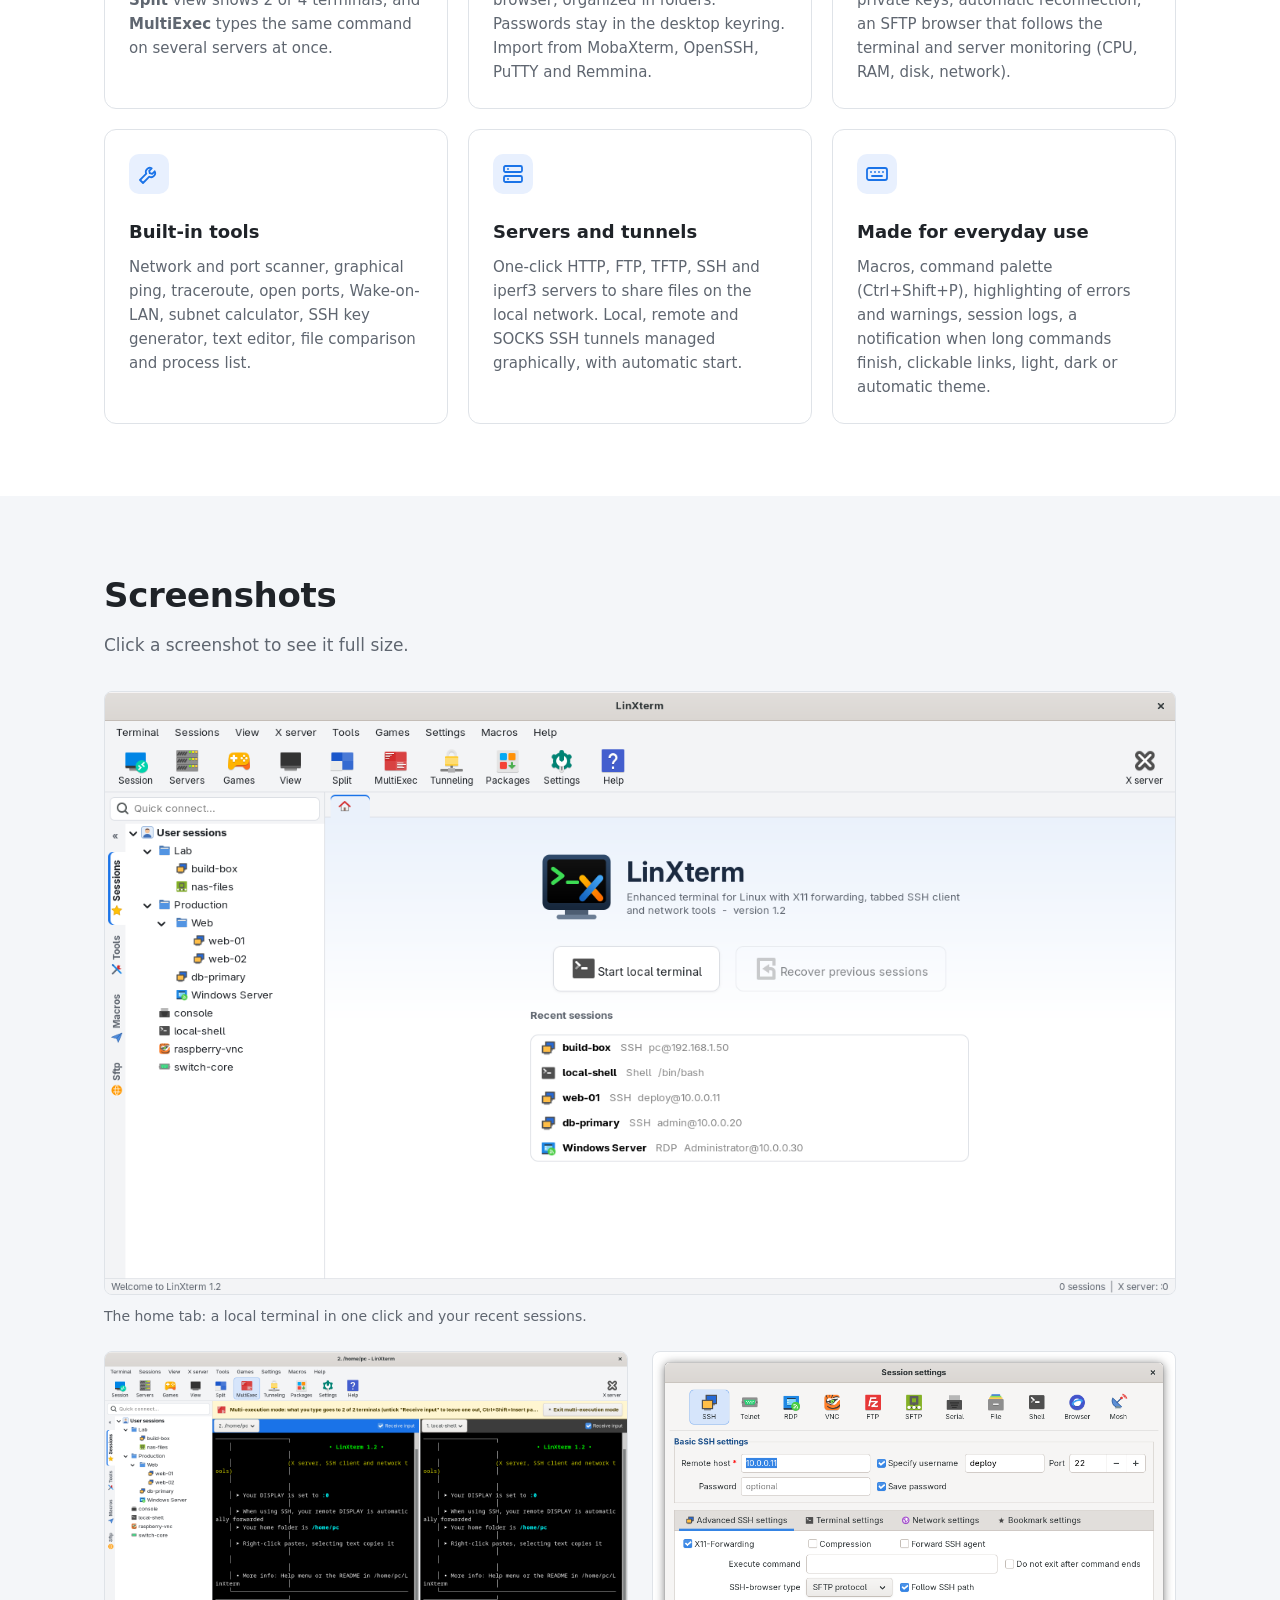
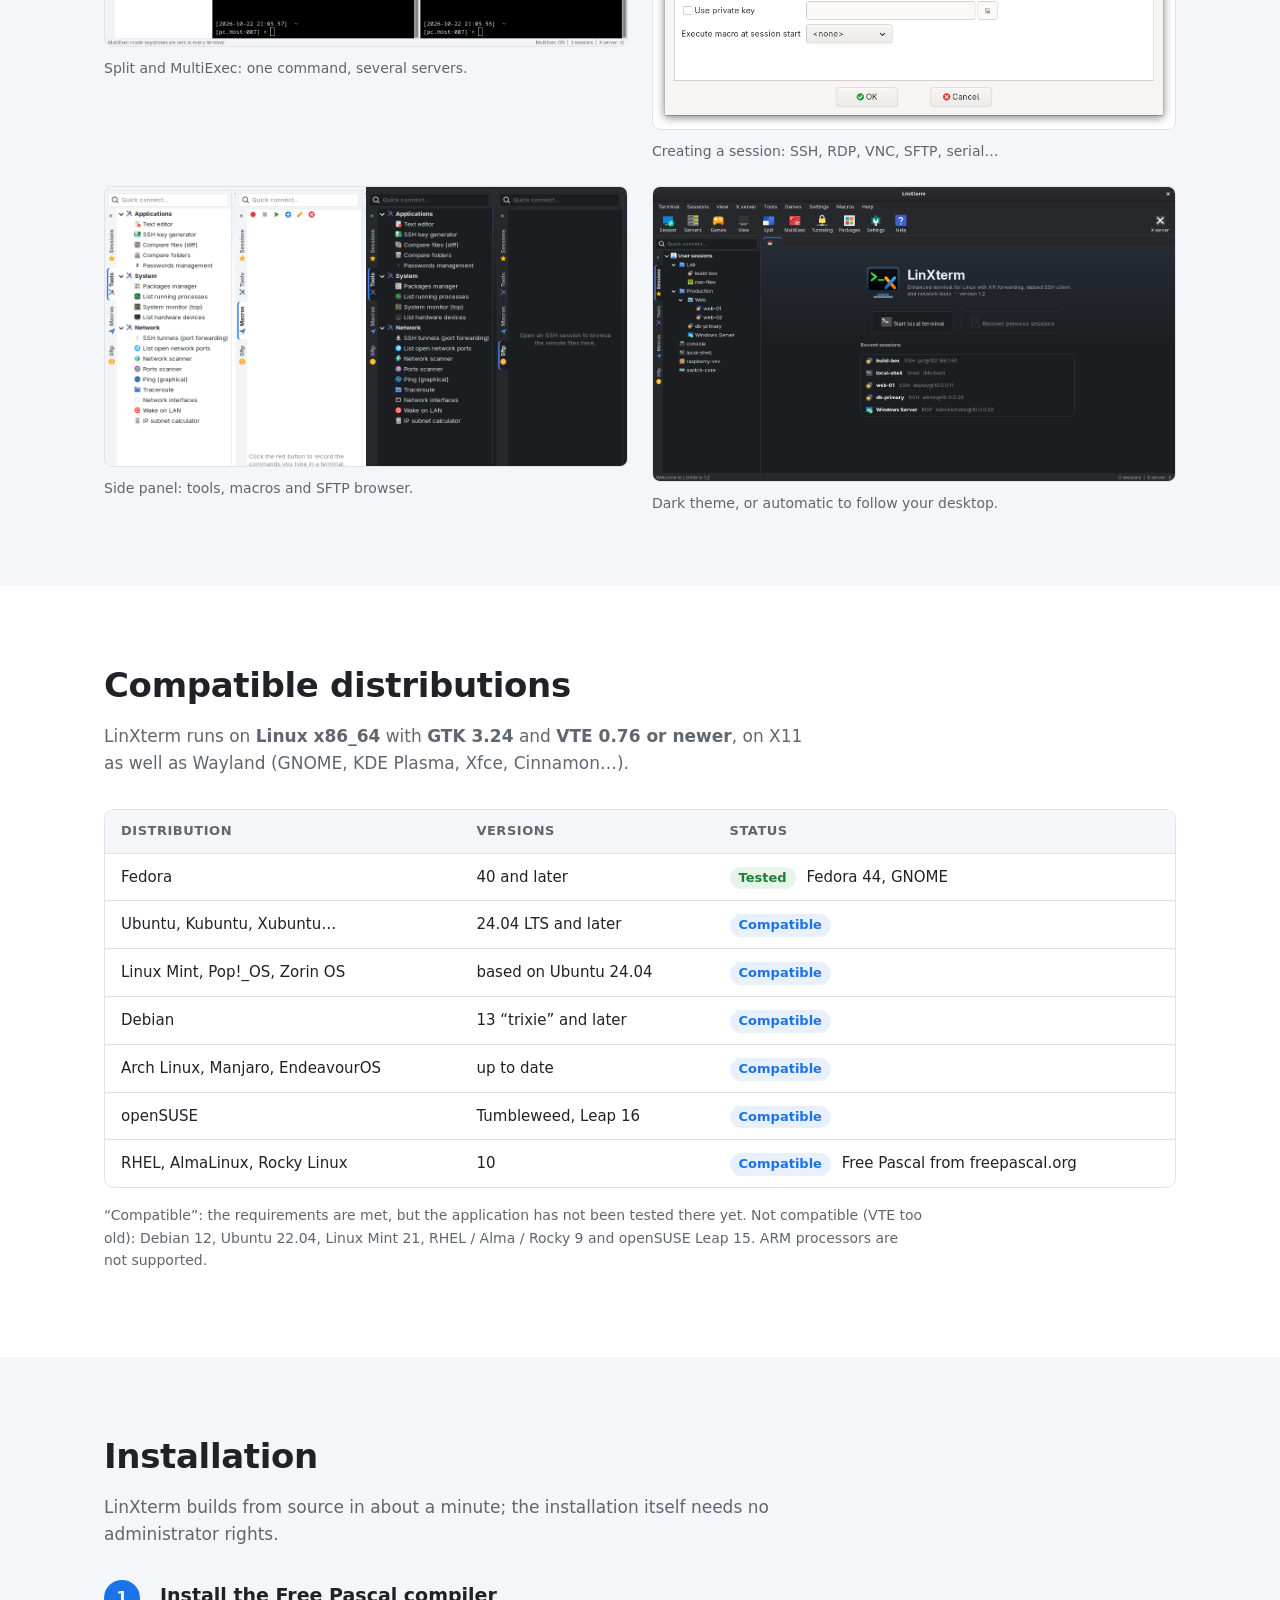
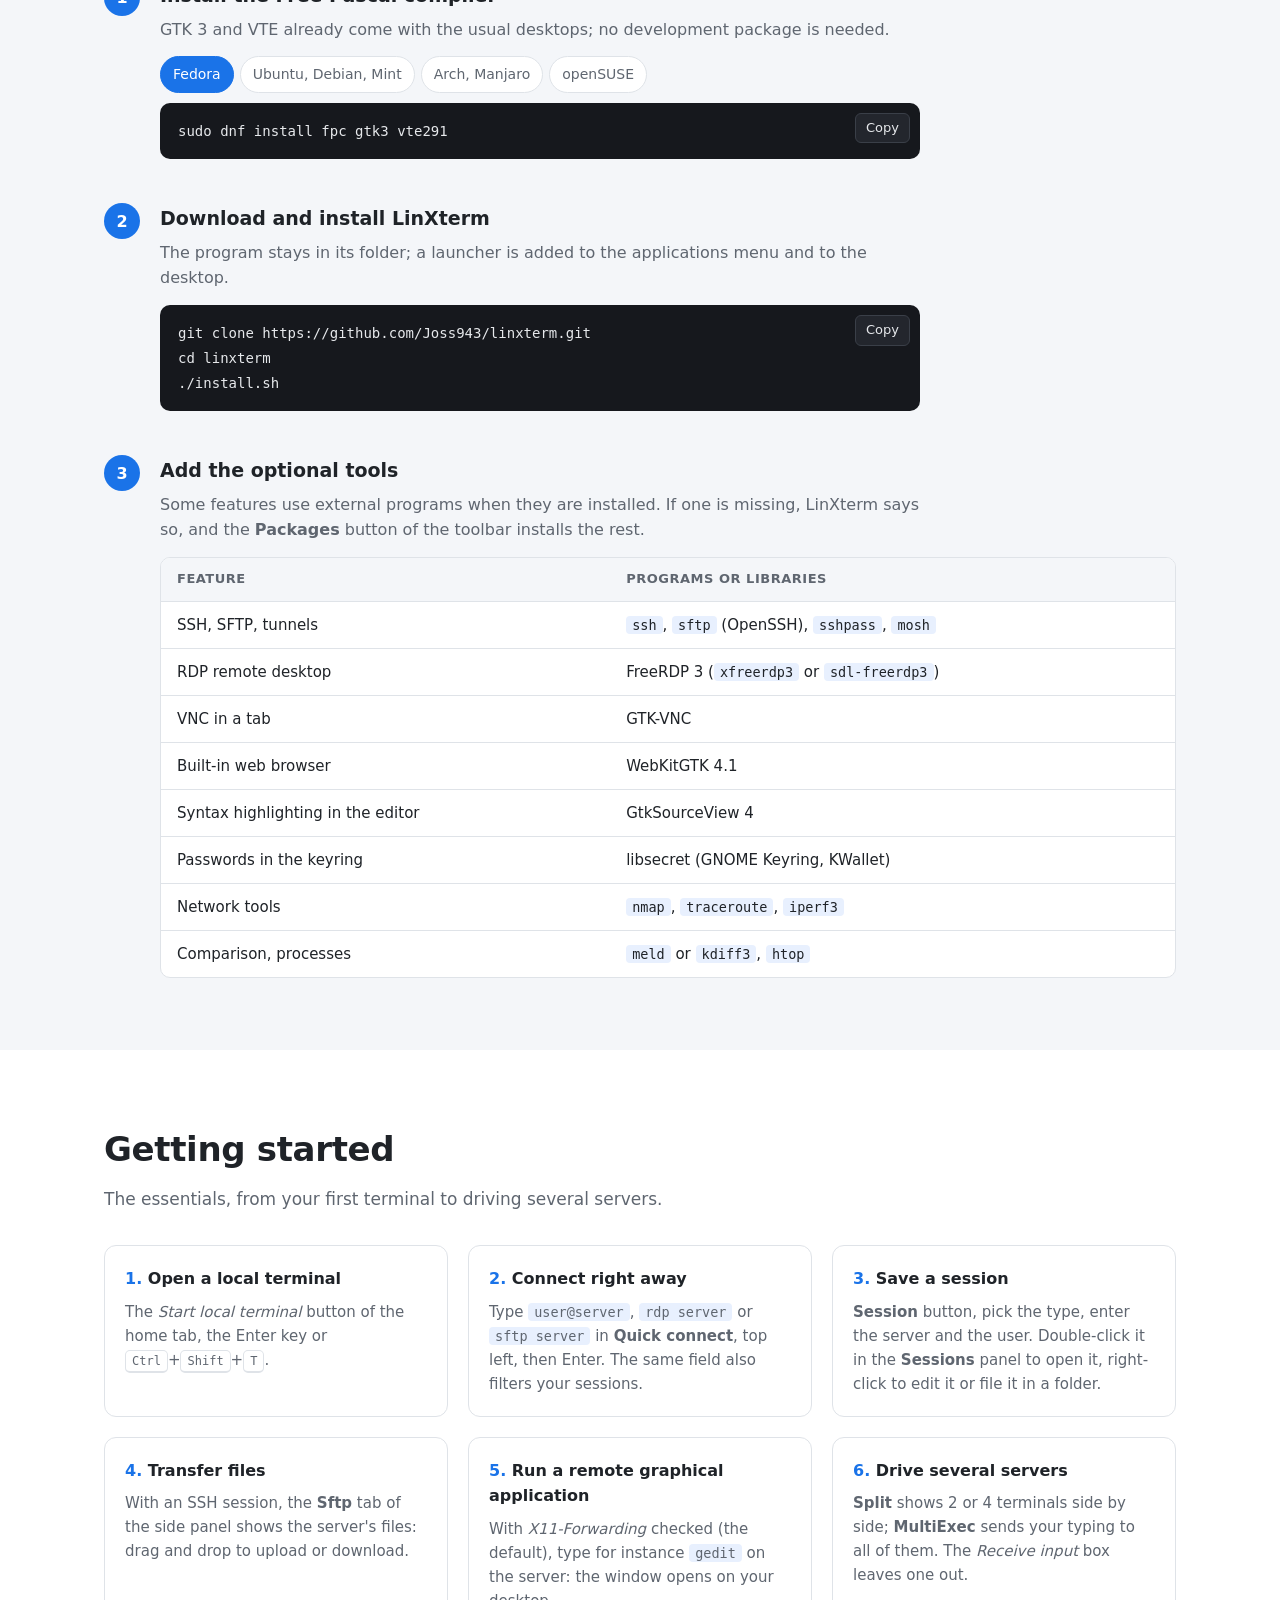
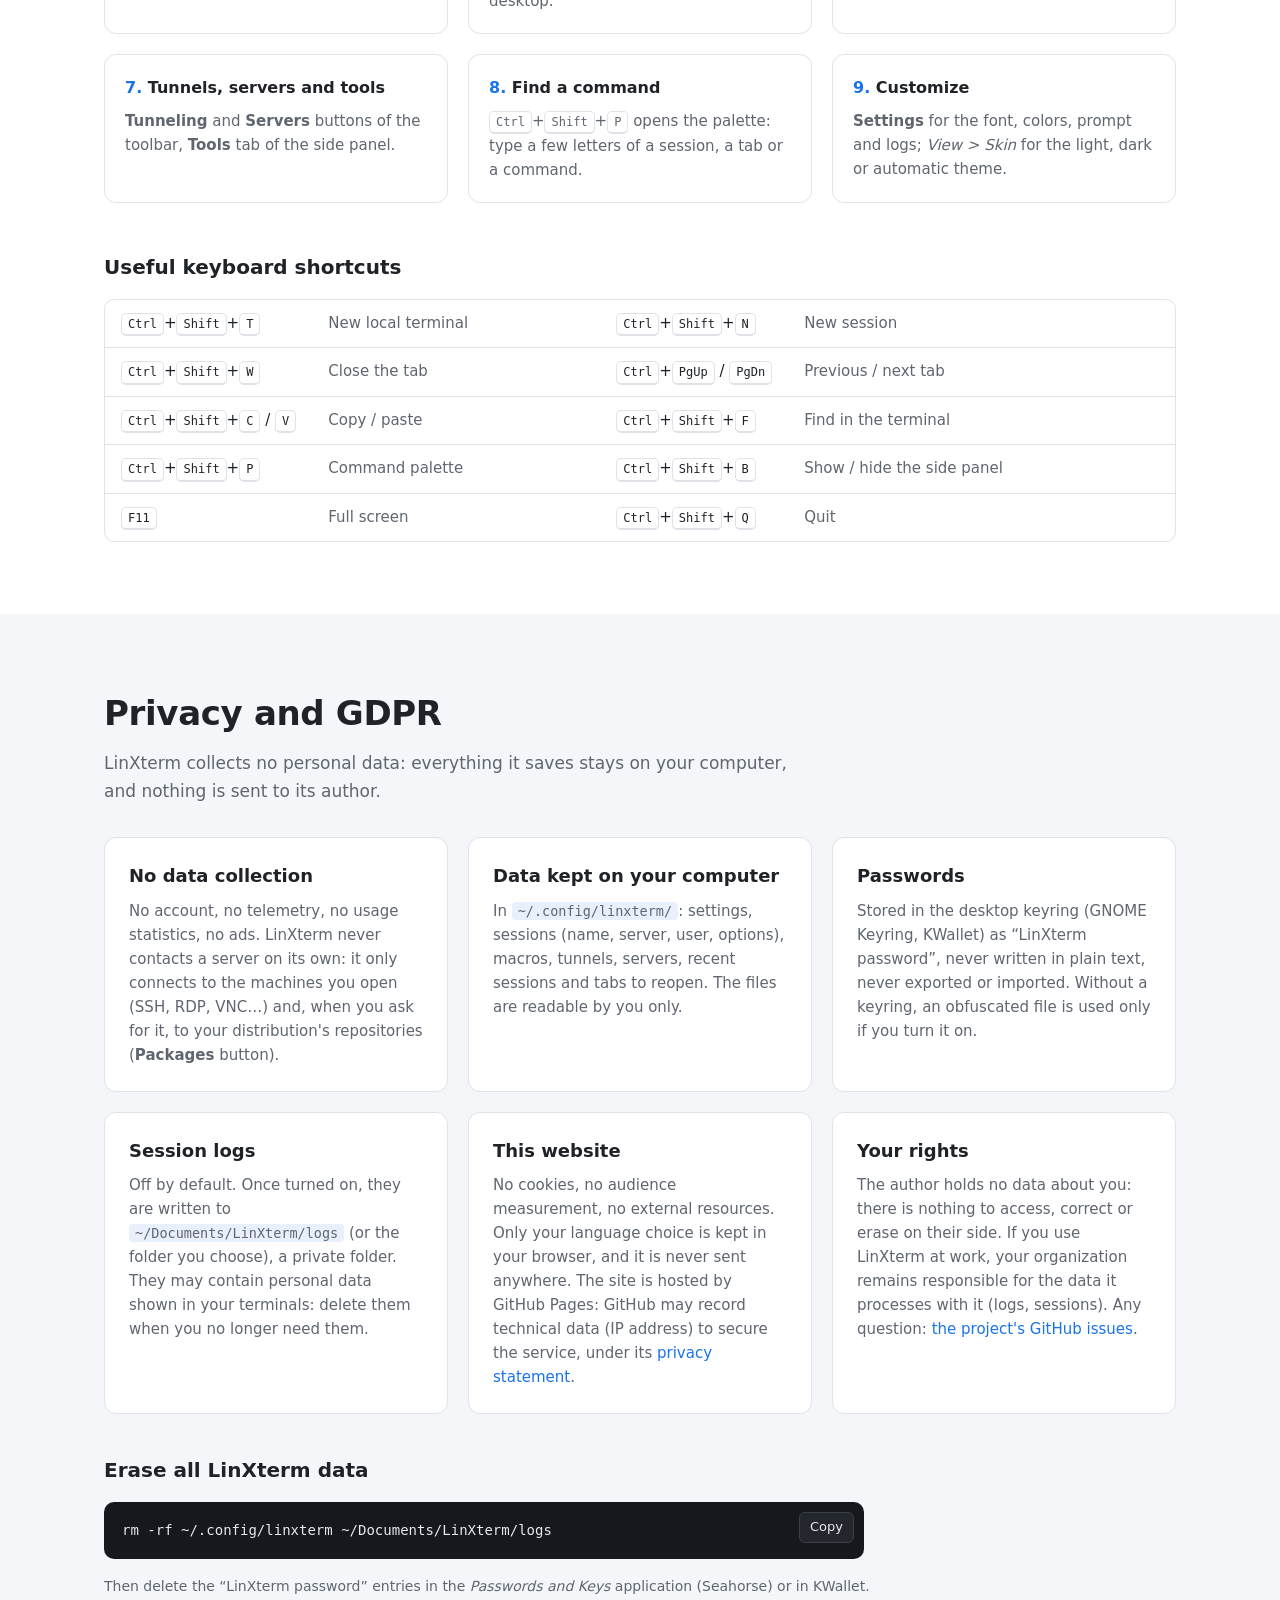
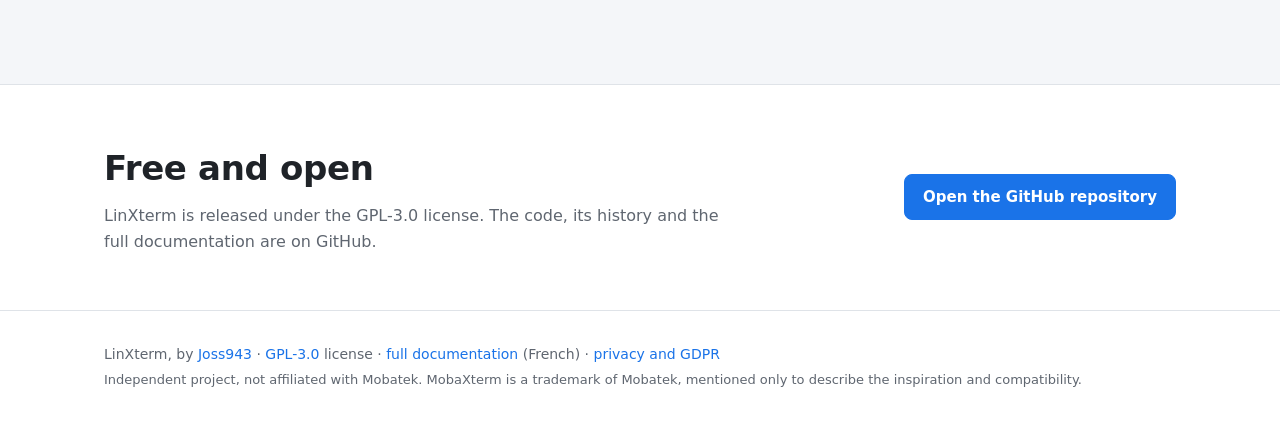
==== commit f066031b: "Rubrique confidentialité et RGPD (site FR / EN et README) - aucune collecte de données : pas de comp" ====
--- a/docs/index.html
+++ b/docs/index.html
@@ -39,6 +39,7 @@
       <a href="#compatibilite">Compatibilité</a>
       <a href="#installation">Installation</a>
       <a href="#prise-en-main">Prise en main</a>
+      <a href="#confidentialite">Confidentialité</a>
     </nav>
     <div class="header-actions">
       <div class="lang" aria-label="Langue">
@@ -173,14 +174,14 @@
             <tr><td>Fedora</td><td>40 et suivantes</td><td><span class="badge badge-ok">Testé</span> Fedora 44, GNOME</td></tr>
             <tr><td>Ubuntu, Kubuntu, Xubuntu…</td><td>24.04 LTS et suivantes</td><td><span class="badge">Compatible</span></td></tr>
             <tr><td>Linux Mint, Pop!_OS, Zorin OS</td><td>basées sur Ubuntu 24.04</td><td><span class="badge">Compatible</span></td></tr>
-            <tr><td>Debian</td><td>13 « trixie » et suivantes</td><td><span class="badge">Compatible</span></td></tr>
+            <tr><td>Debian</td><td>13 «&nbsp;trixie&nbsp;» et suivantes</td><td><span class="badge">Compatible</span></td></tr>
             <tr><td>Arch Linux, Manjaro, EndeavourOS</td><td>à jour</td><td><span class="badge">Compatible</span></td></tr>
             <tr><td>openSUSE</td><td>Tumbleweed, Leap 16</td><td><span class="badge">Compatible</span></td></tr>
             <tr><td>RHEL, AlmaLinux, Rocky Linux</td><td>10</td><td><span class="badge">Compatible</span> Free Pascal depuis freepascal.org</td></tr>
           </tbody>
         </table>
       </div>
-      <p class="note">« Compatible » : les prérequis sont remplis, mais l'application n'y a pas encore été
+      <p class="note">«&nbsp;Compatible&nbsp;» : les prérequis sont remplis, mais l'application n'y a pas encore été
         testée. Non compatibles (VTE trop ancien) : Debian 12, Ubuntu 22.04, Linux Mint 21,
         RHEL / Alma / Rocky 9 et openSUSE Leap 15. Les processeurs ARM ne sont pas pris en charge.</p>
     </div>
@@ -300,6 +301,61 @@
     </div>
   </section>
 
+  <section id="confidentialite" class="section section-alt">
+    <div class="wrap">
+      <h2>Confidentialité et RGPD</h2>
+      <p class="section-lead">LinXterm ne collecte aucune donnée personnelle : tout ce qu'il
+        enregistre reste sur votre ordinateur, et rien n'est transmis à son auteur.</p>
+      <div class="features privacy">
+        <article class="feature">
+          <h3>Aucune collecte</h3>
+          <p>Pas de compte, pas de télémétrie, pas de statistiques d'utilisation, pas de publicité.
+            LinXterm ne contacte aucun serveur de lui-même : il se connecte uniquement aux machines
+            que vous ouvrez (SSH, RDP, VNC…) et, si vous le demandez, aux dépôts de votre
+            distribution (bouton <strong>Packages</strong>).</p>
+        </article>
+        <article class="feature">
+          <h3>Données gardées sur votre ordinateur</h3>
+          <p>Dans <code>~/.config/linxterm/</code> : réglages, sessions (nom, serveur, utilisateur,
+            options), macros, tunnels, serveurs, sessions récentes et onglets à rouvrir. Les fichiers
+            ne sont lisibles que par vous.</p>
+        </article>
+        <article class="feature">
+          <h3>Mots de passe</h3>
+          <p>Rangés dans le trousseau du bureau (GNOME Keyring, KWallet) sous le nom
+            «&nbsp;LinXterm password&nbsp;», jamais écrits en clair, jamais exportés ni importés. Sans
+            trousseau, un fichier masqué n'est utilisé que si vous l'activez.</p>
+        </article>
+        <article class="feature">
+          <h3>Journaux de session</h3>
+          <p>Désactivés par défaut. Une fois activés, ils sont écrits dans
+            <code>~/Documents/LinXterm/logs</code> (ou le dossier choisi), dossier privé. Ils peuvent
+            contenir des données personnelles affichées dans vos terminaux : supprimez-les quand ils
+            ne servent plus.</p>
+        </article>
+        <article class="feature">
+          <h3>Ce site</h3>
+          <p>Aucun cookie, aucune mesure d'audience, aucune ressource externe. Seul votre choix de
+            langue est gardé dans votre navigateur, sans jamais être transmis. Le site est hébergé
+            par GitHub Pages : GitHub peut enregistrer des données techniques (adresse IP) pour la
+            sécurité du service, selon sa
+            <a href="https://docs.github.com/fr/site-policy/privacy-policies/github-general-privacy-statement">déclaration de confidentialité</a>.</p>
+        </article>
+        <article class="feature">
+          <h3>Vos droits</h3>
+          <p>L'auteur ne détient aucune donnée vous concernant : il n'y a rien à consulter, corriger
+            ou effacer de son côté. Si vous utilisez LinXterm au travail, votre organisation reste
+            responsable des données qu'elle traite avec (journaux, sessions). Une question :
+            <a href="https://github.com/Joss943/linxterm/issues">issues GitHub du projet</a>.</p>
+        </article>
+      </div>
+      <h3 class="sub">Effacer toutes les données de LinXterm</h3>
+      <div class="code"><pre><code>rm -rf ~/.config/linxterm ~/Documents/LinXterm/logs</code></pre></div>
+      <p class="note">Supprimez ensuite les entrées «&nbsp;LinXterm password&nbsp;» dans l'application
+        <em>Mots de passe et clés</em> (Seahorse) ou dans KWallet.</p>
+    </div>
+  </section>
+
   <section class="section section-cta">
     <div class="wrap cta">
       <div>
@@ -317,7 +373,8 @@
   <div class="wrap footer-inner">
     <p>LinXterm, par <a href="https://github.com/Joss943">Joss943</a> · licence
       <a href="https://github.com/Joss943/linxterm/blob/main/LICENSE">GPL-3.0</a> ·
-      <a href="https://github.com/Joss943/linxterm#readme">documentation complète</a></p>
+      <a href="https://github.com/Joss943/linxterm#readme">documentation complète</a> ·
+      <a href="#confidentialite">confidentialité et RGPD</a></p>
     <p class="disclaimer">Projet indépendant, sans lien avec Mobatek. MobaXterm est une marque de
       Mobatek, citée uniquement pour décrire l'inspiration et la compatibilité.</p>
   </div>
--- a/docs/style.css
+++ b/docs/style.css
@@ -147,6 +147,8 @@
 }
 .feature h3 { margin: 16px 0 8px; font-size: 18px; }
 .feature p { margin: 0; color: var(--muted); font-size: 15px; }
+.privacy .feature h3 { margin-top: 0; }
+.privacy + .sub { margin-top: 40px; }
 
 /* gallery */
 .gallery { display: grid; grid-template-columns: repeat(2, 1fr); gap: 24px; }
@@ -211,7 +213,7 @@
 .guide p { margin: 0; color: var(--muted); font-size: 15px; }
 
 /* call to action and footer */
-.section-cta { padding: 56px 0; background: var(--bg-alt); border-top: 1px solid var(--border); }
+.section-cta { padding: 56px 0; border-top: 1px solid var(--border); }
 .cta { display: flex; align-items: center; justify-content: space-between; gap: 24px; }
 .cta p { margin: 8px 0 0; color: var(--muted); max-width: 620px; }
 .site-footer { padding: 28px 0 40px; border-top: 1px solid var(--border); color: var(--muted); font-size: 14px; }
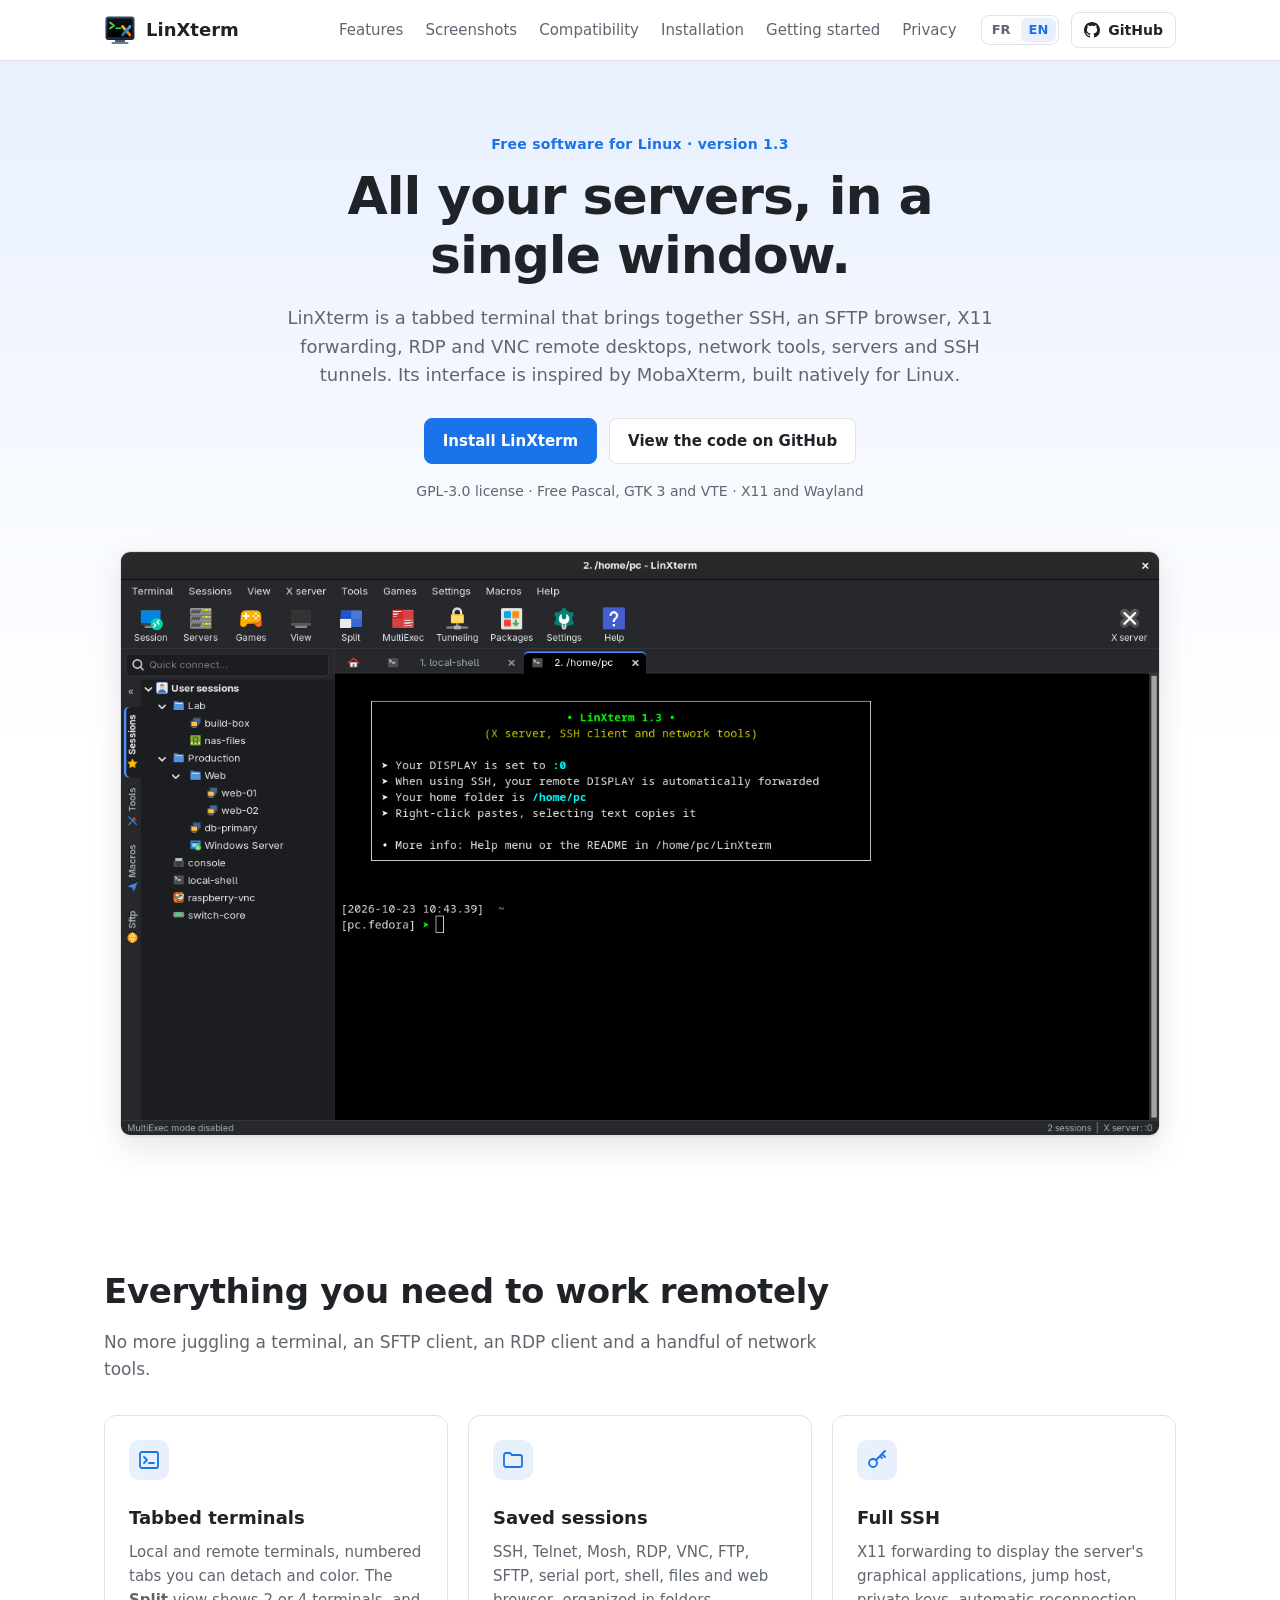
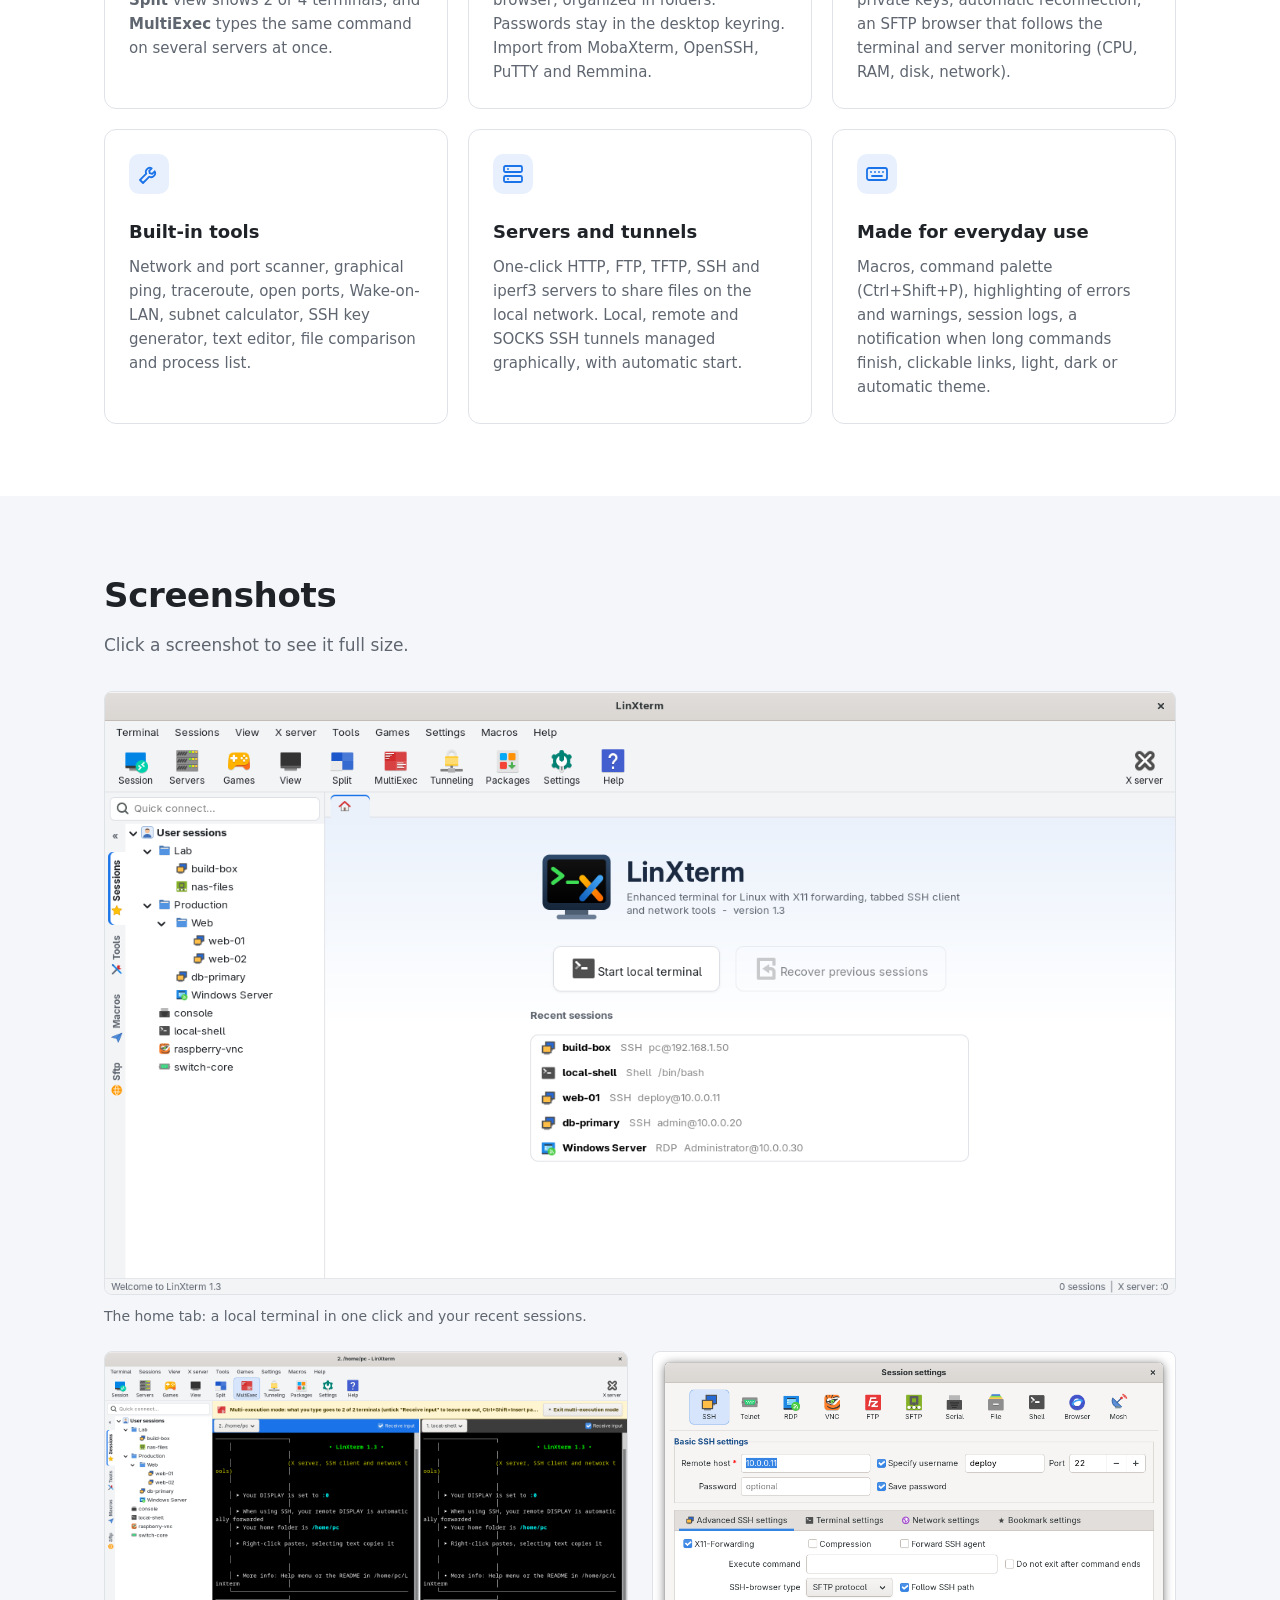
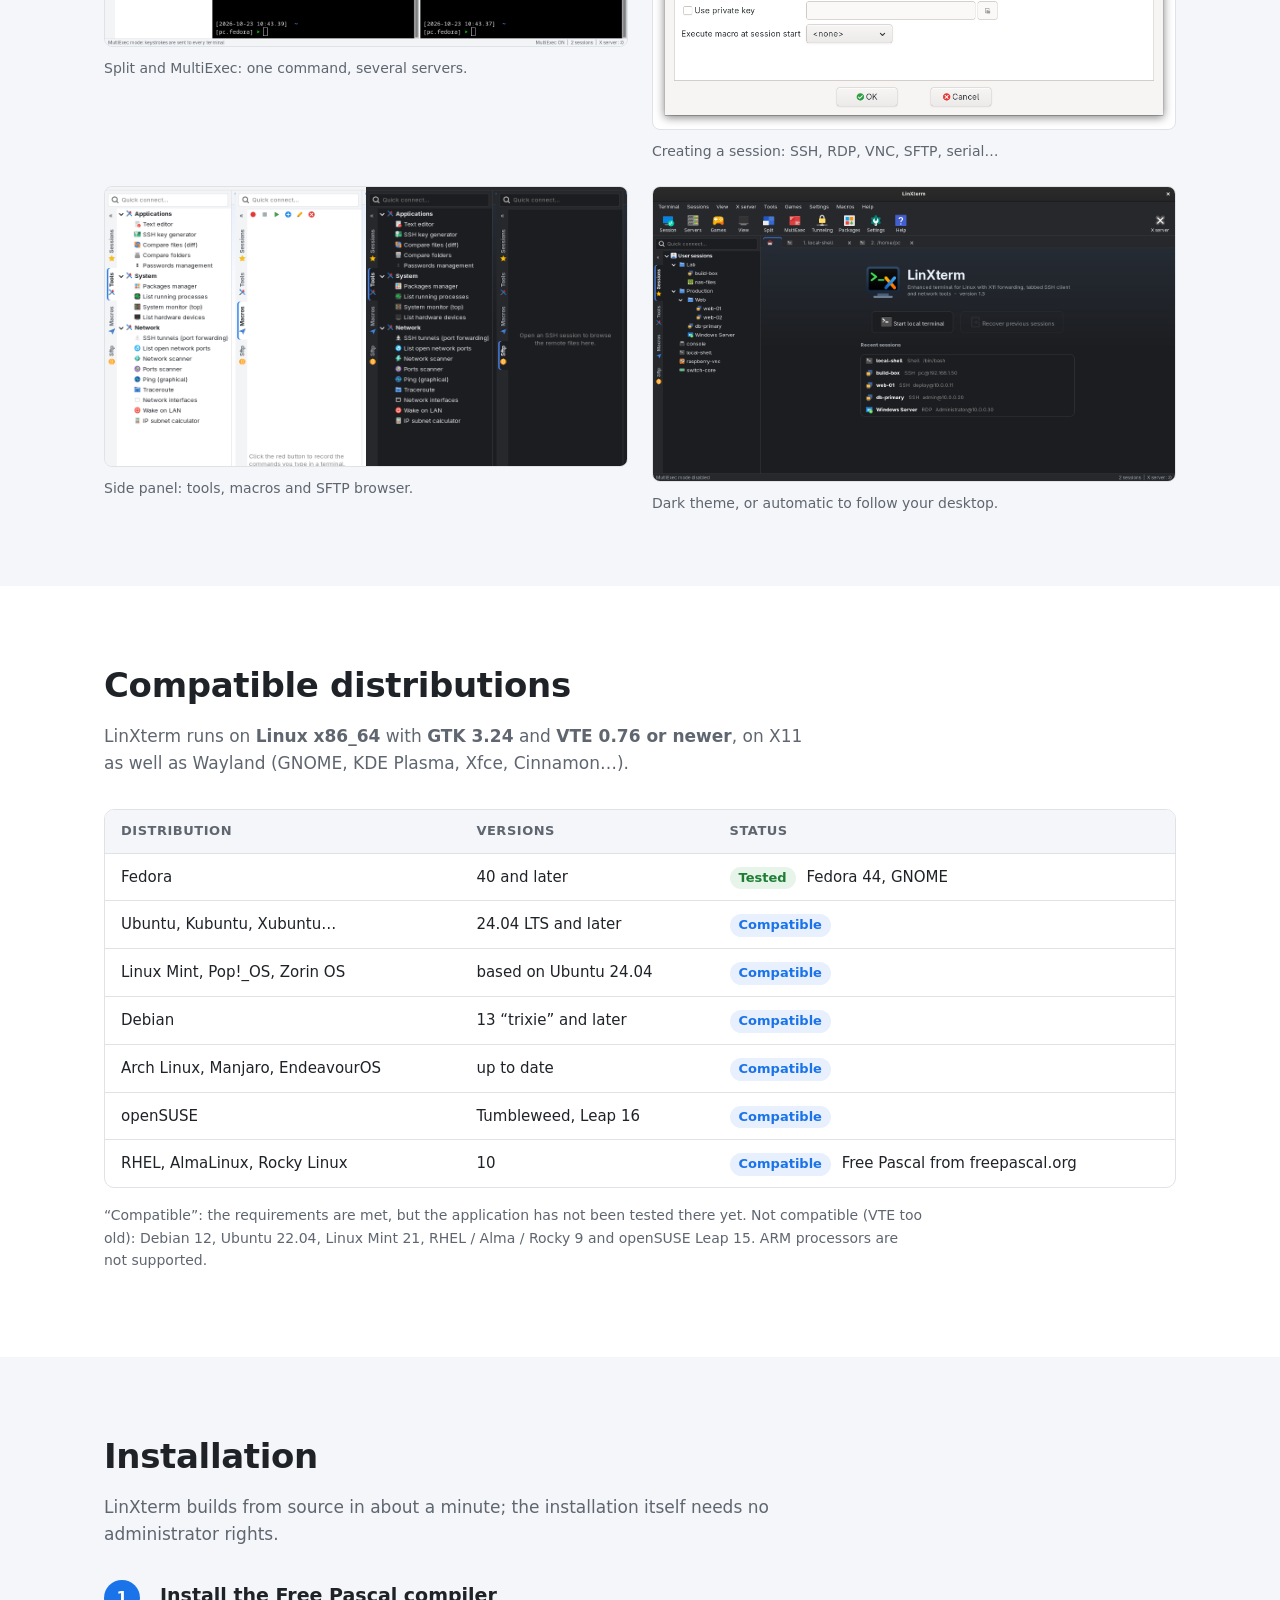
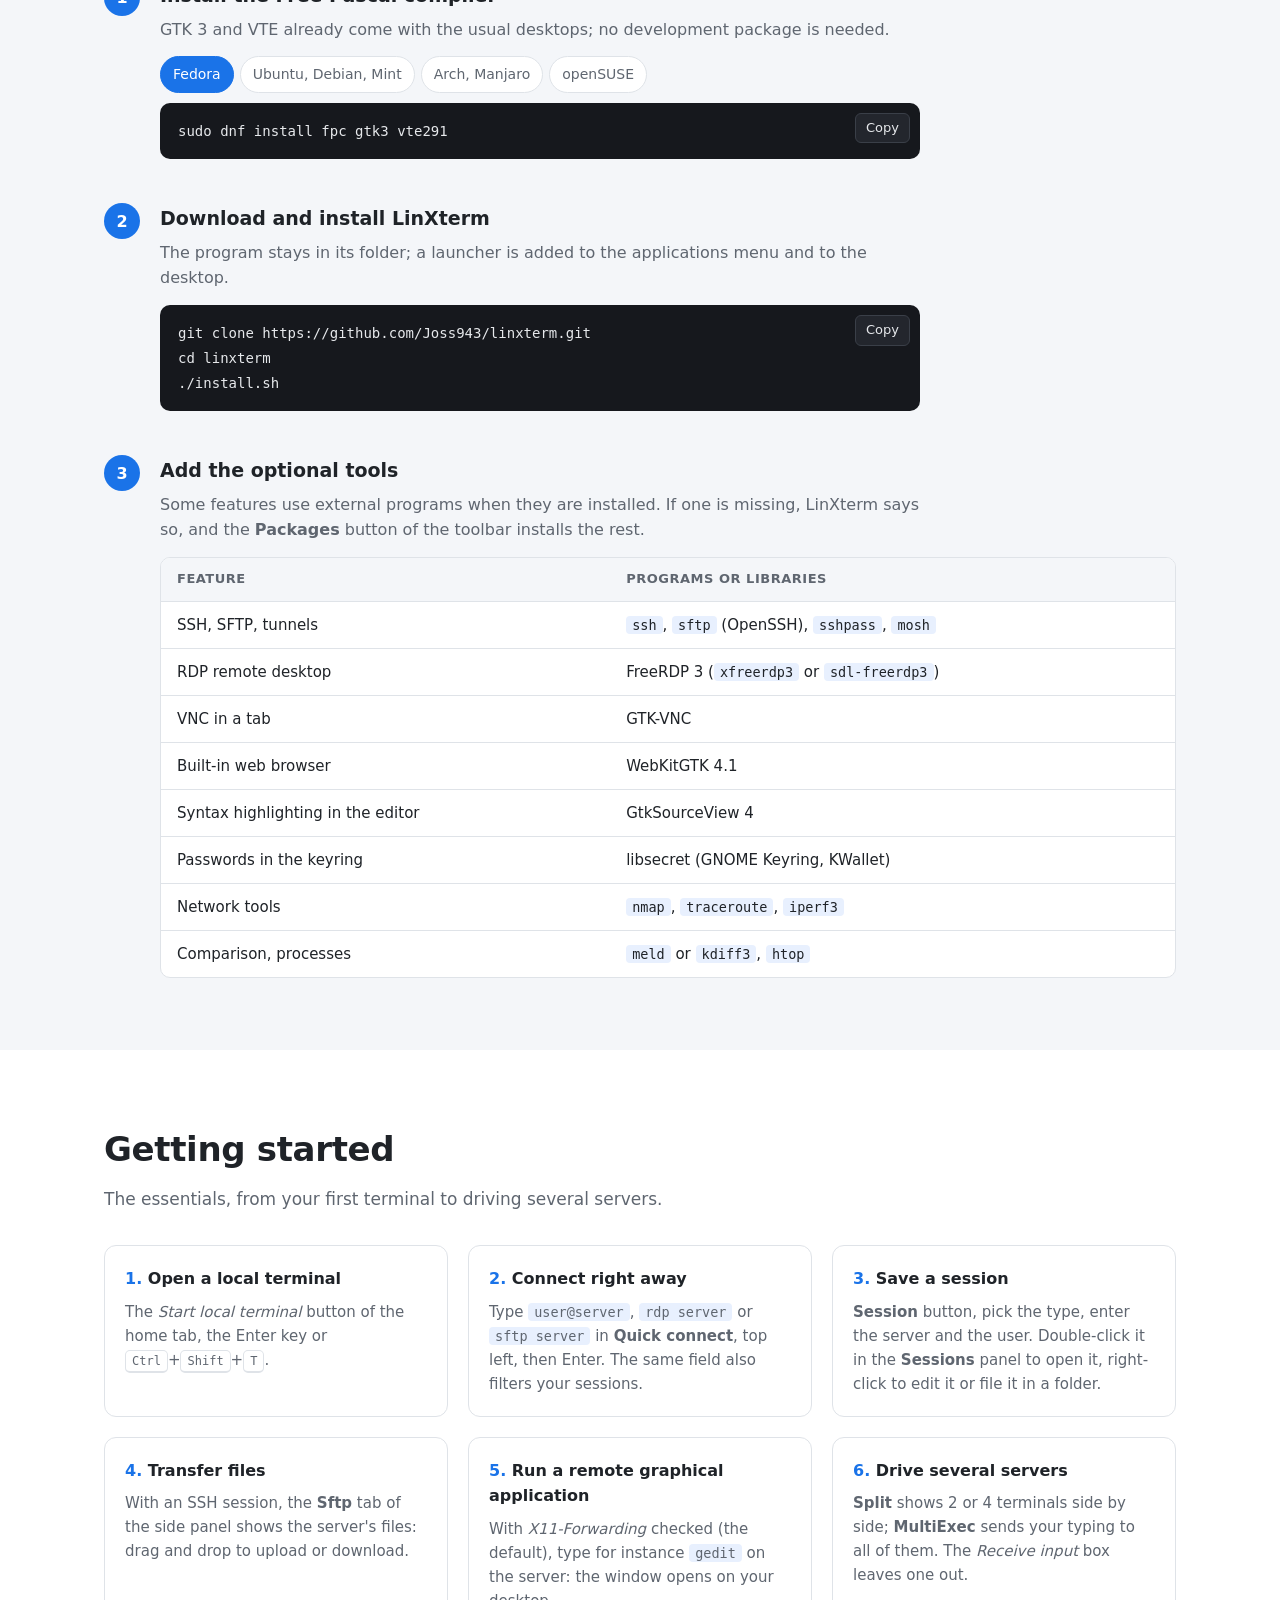
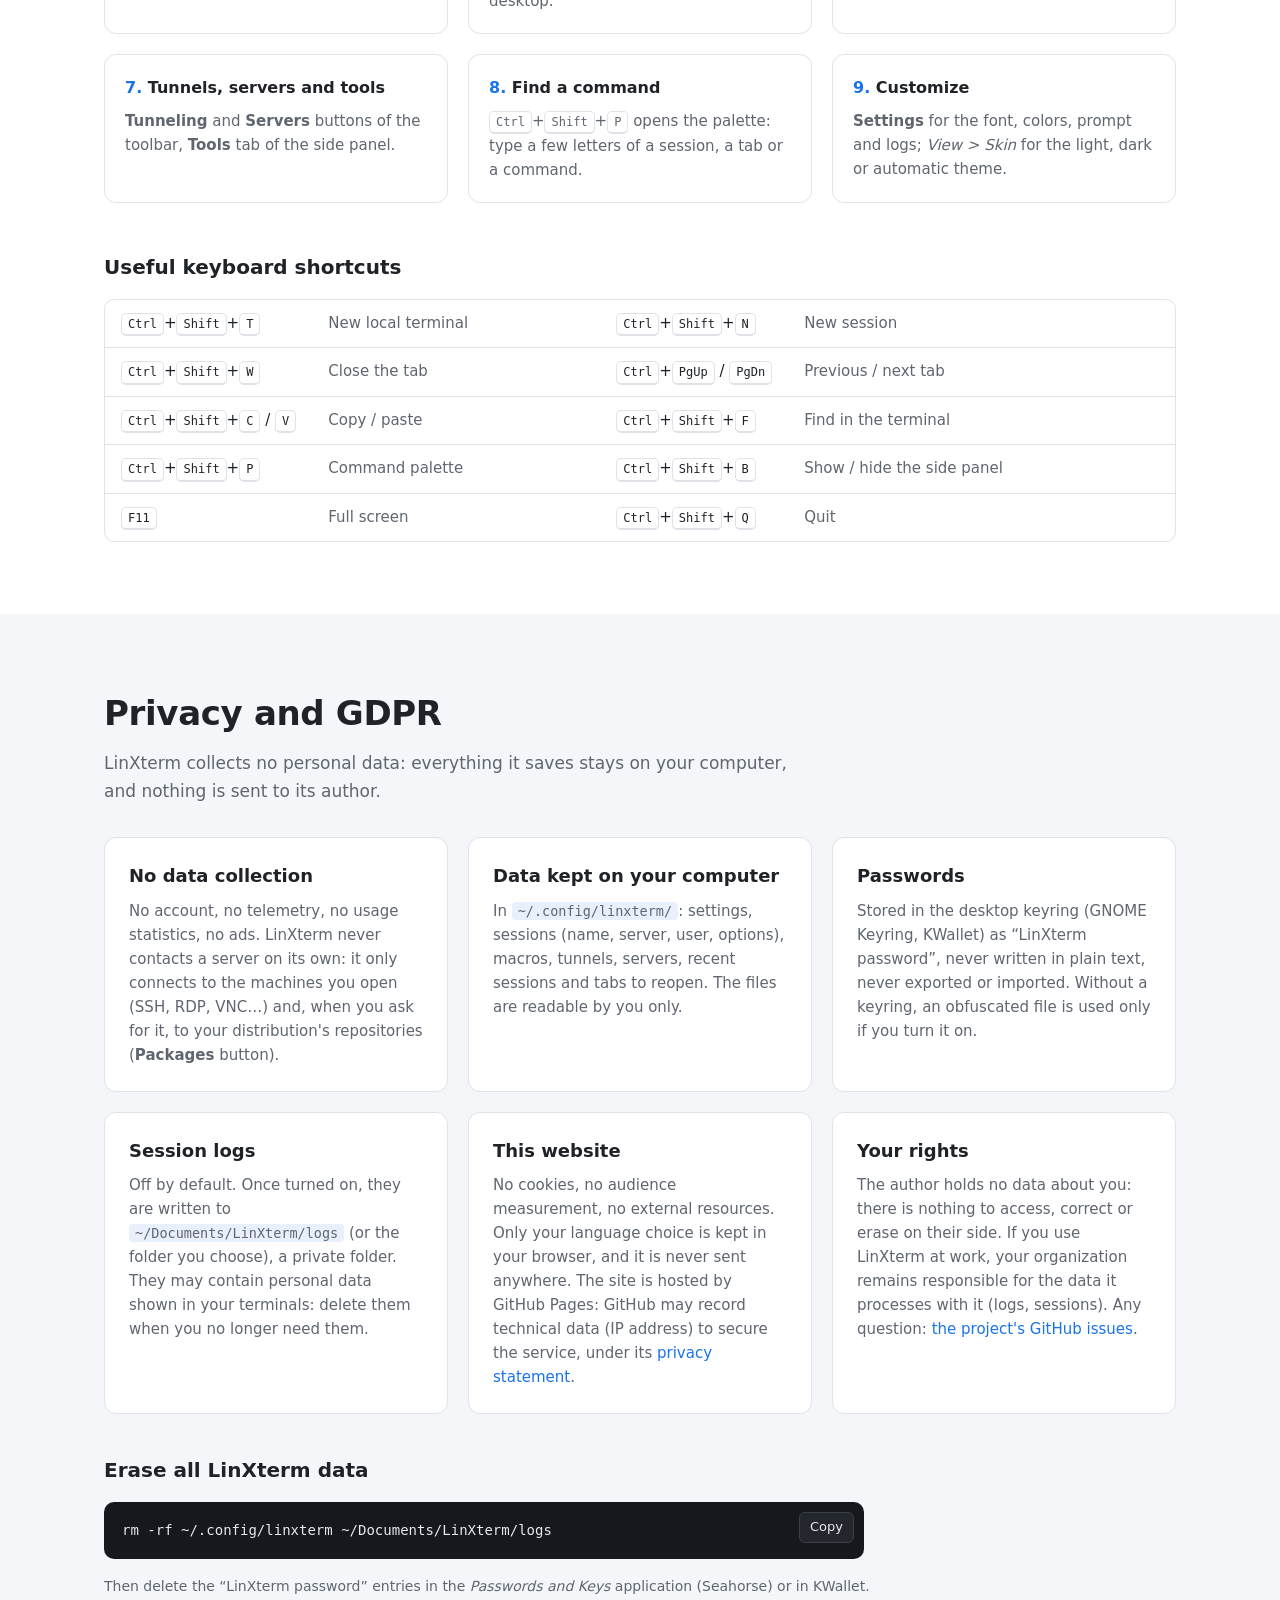
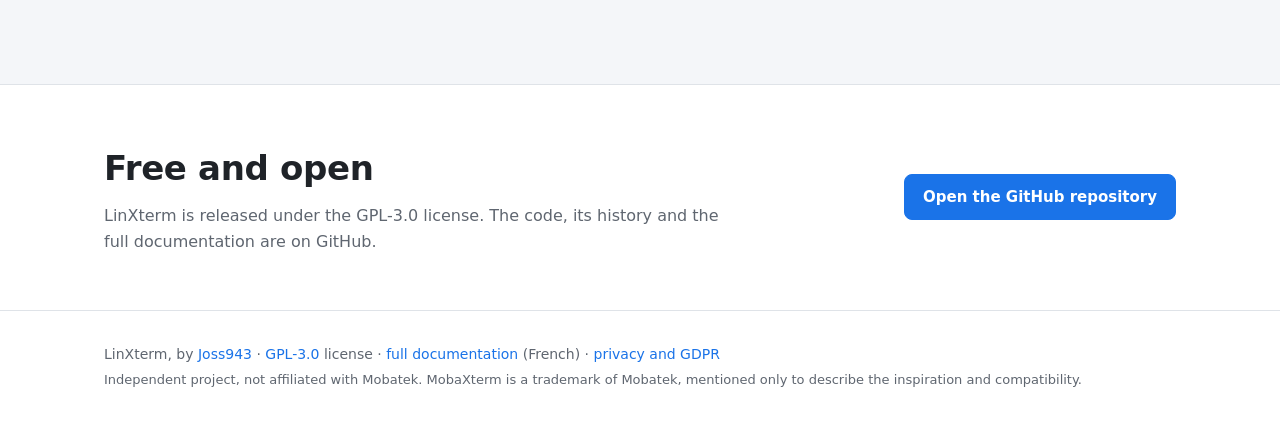
==== commit 456cc3cc: "LinXterm 1.3 - numéro de version 1.3 (application, site, README) ; - notes de version 1.3 dans l'his" ====
--- a/docs/index.html
+++ b/docs/index.html
@@ -58,7 +58,7 @@
 
   <section class="hero">
     <div class="wrap">
-      <p class="eyebrow">Logiciel libre pour Linux · version 1.2</p>
+      <p class="eyebrow">Logiciel libre pour Linux · <a href="https://github.com/Joss943/linxterm/releases/latest">version 1.3</a></p>
       <h1>Tous vos serveurs, dans une seule fenêtre.</h1>
       <p class="lead">LinXterm est un terminal à onglets qui réunit SSH, navigateur SFTP, X11-forwarding,
         bureau à distance RDP et VNC, outils réseau, serveurs et tunnels SSH. Son interface s'inspire
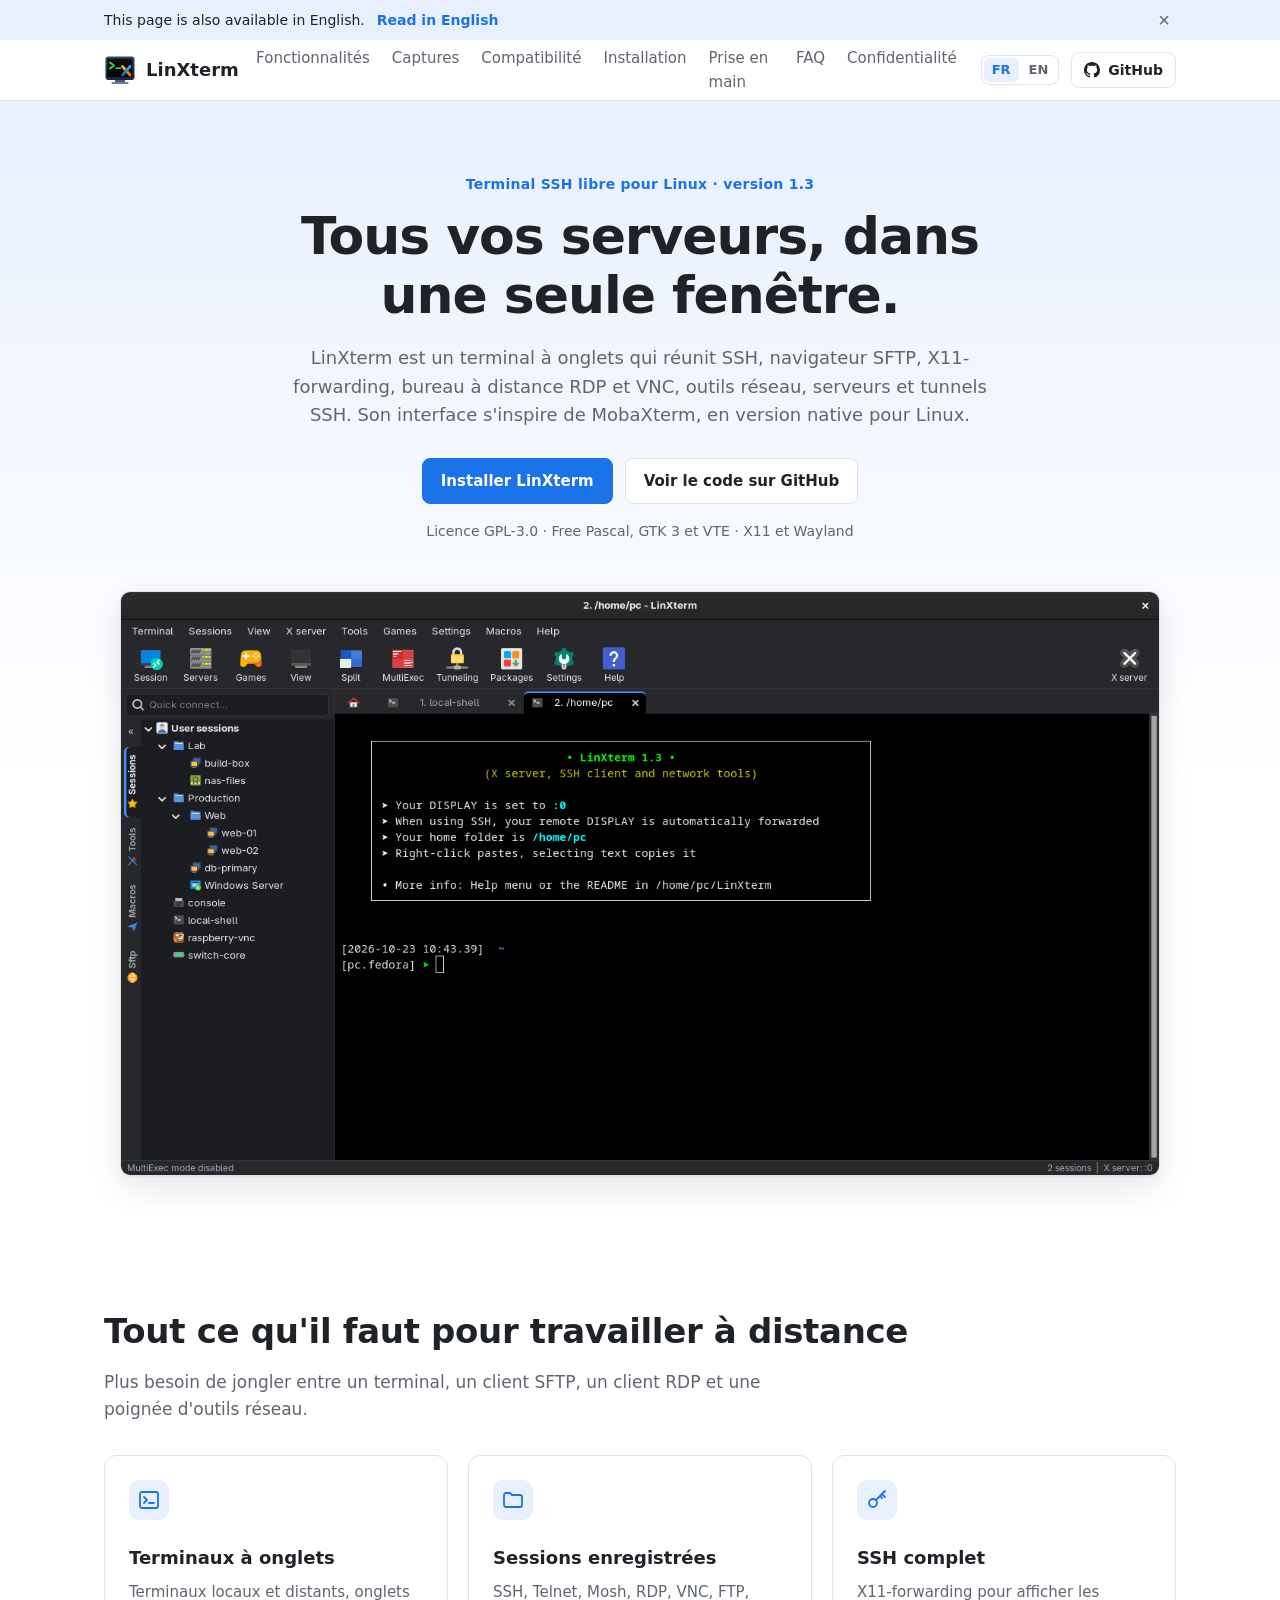
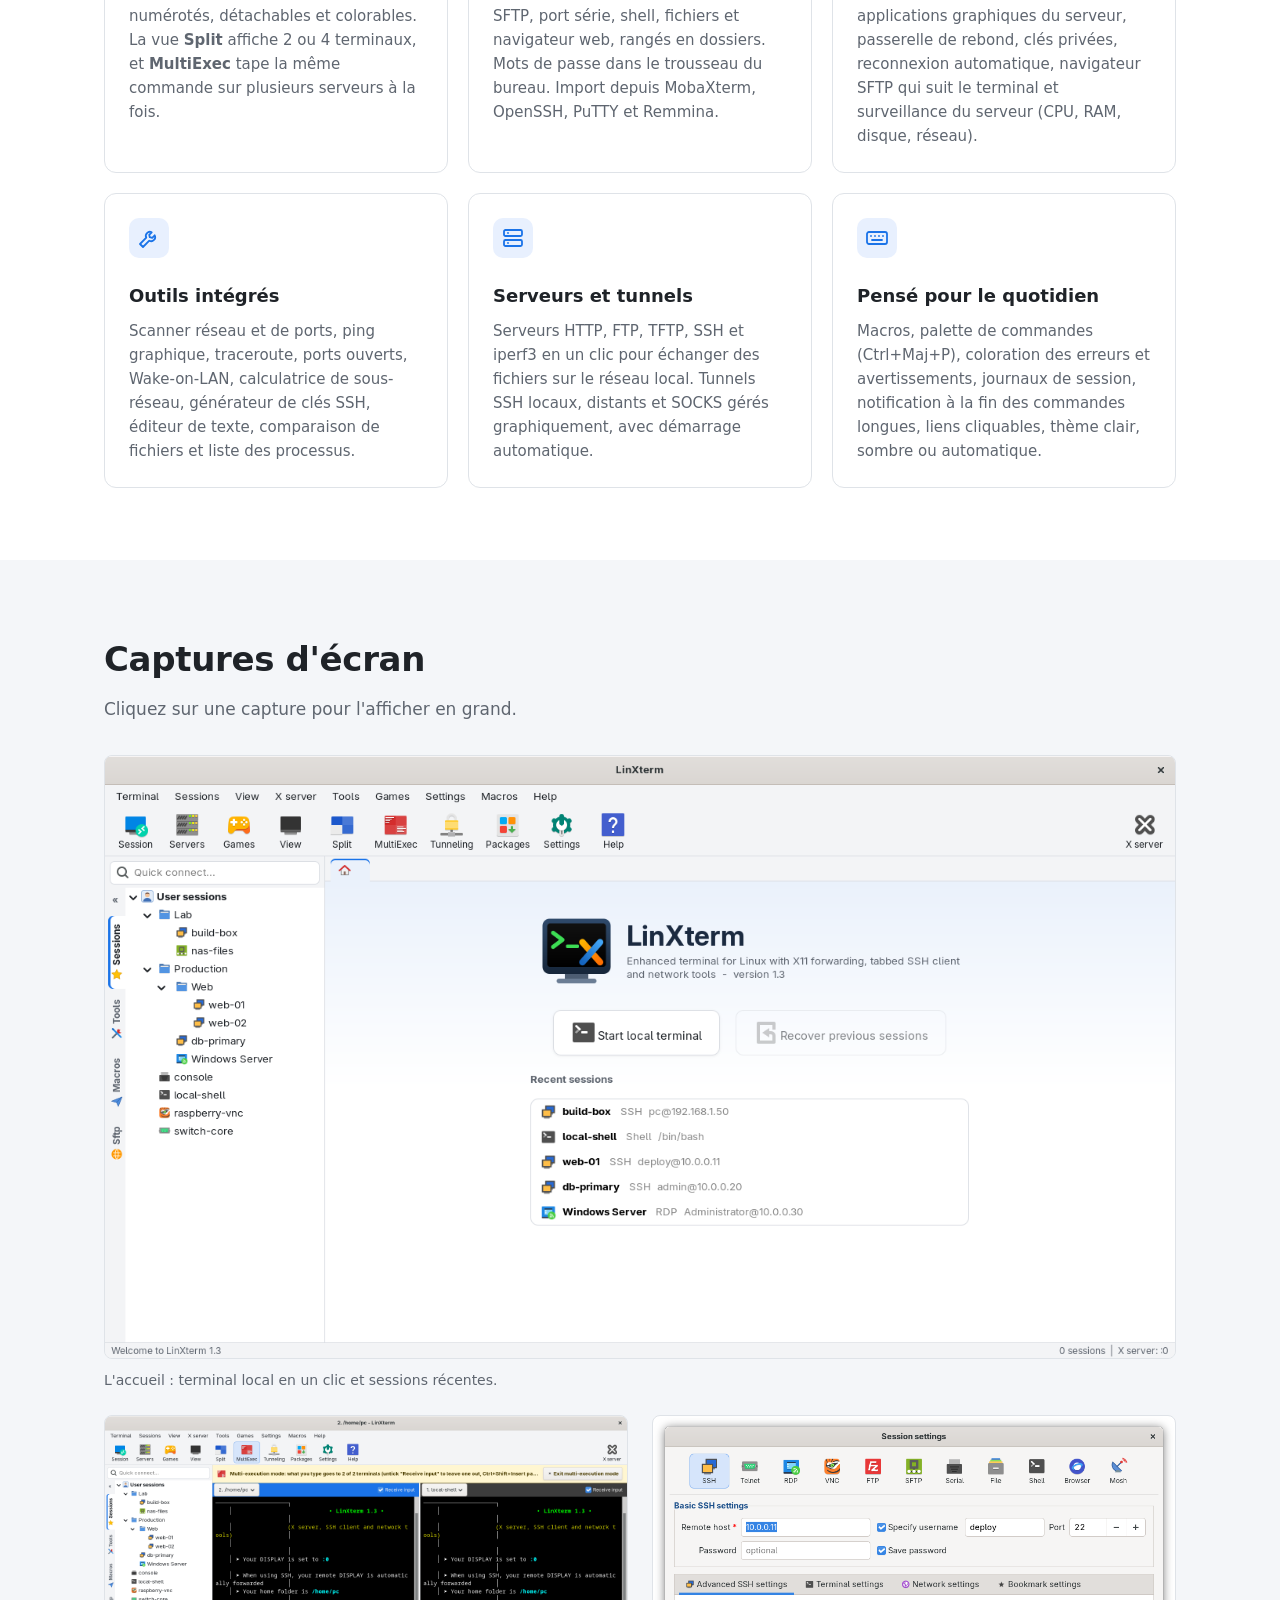
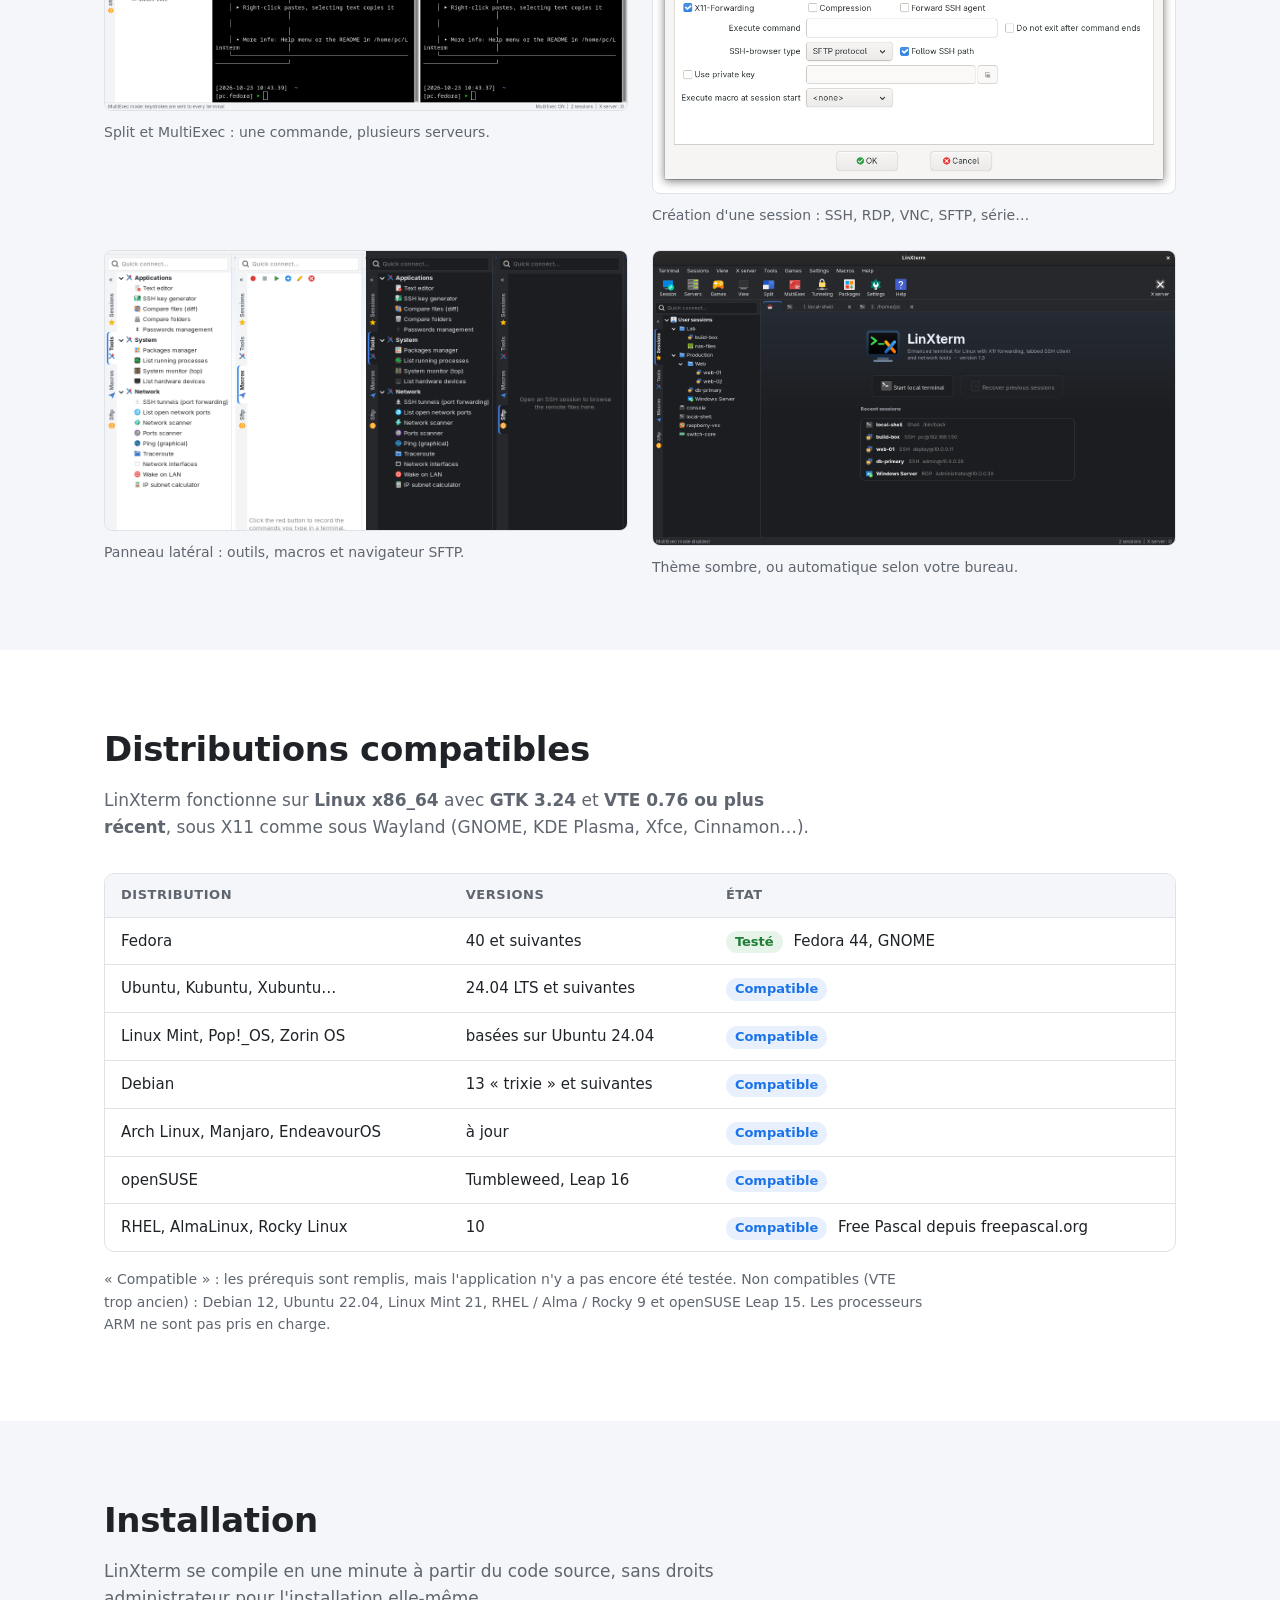
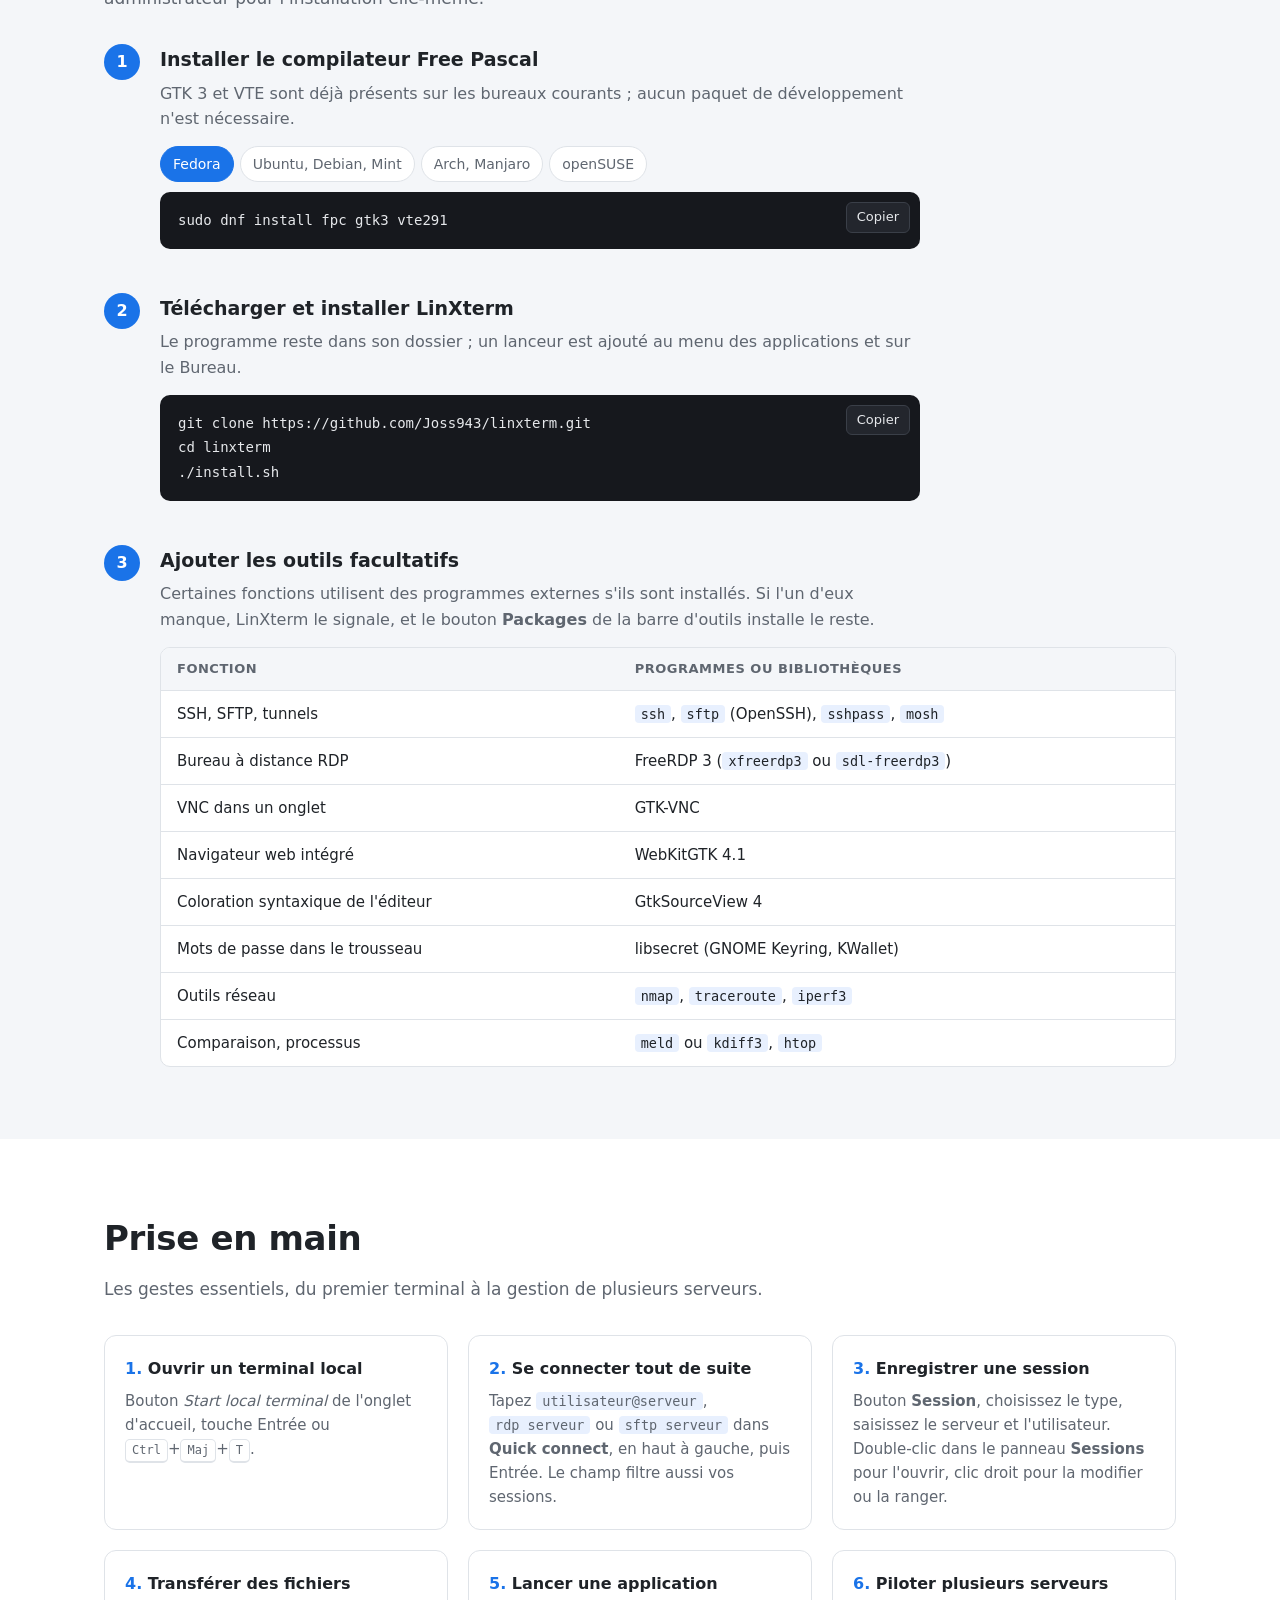
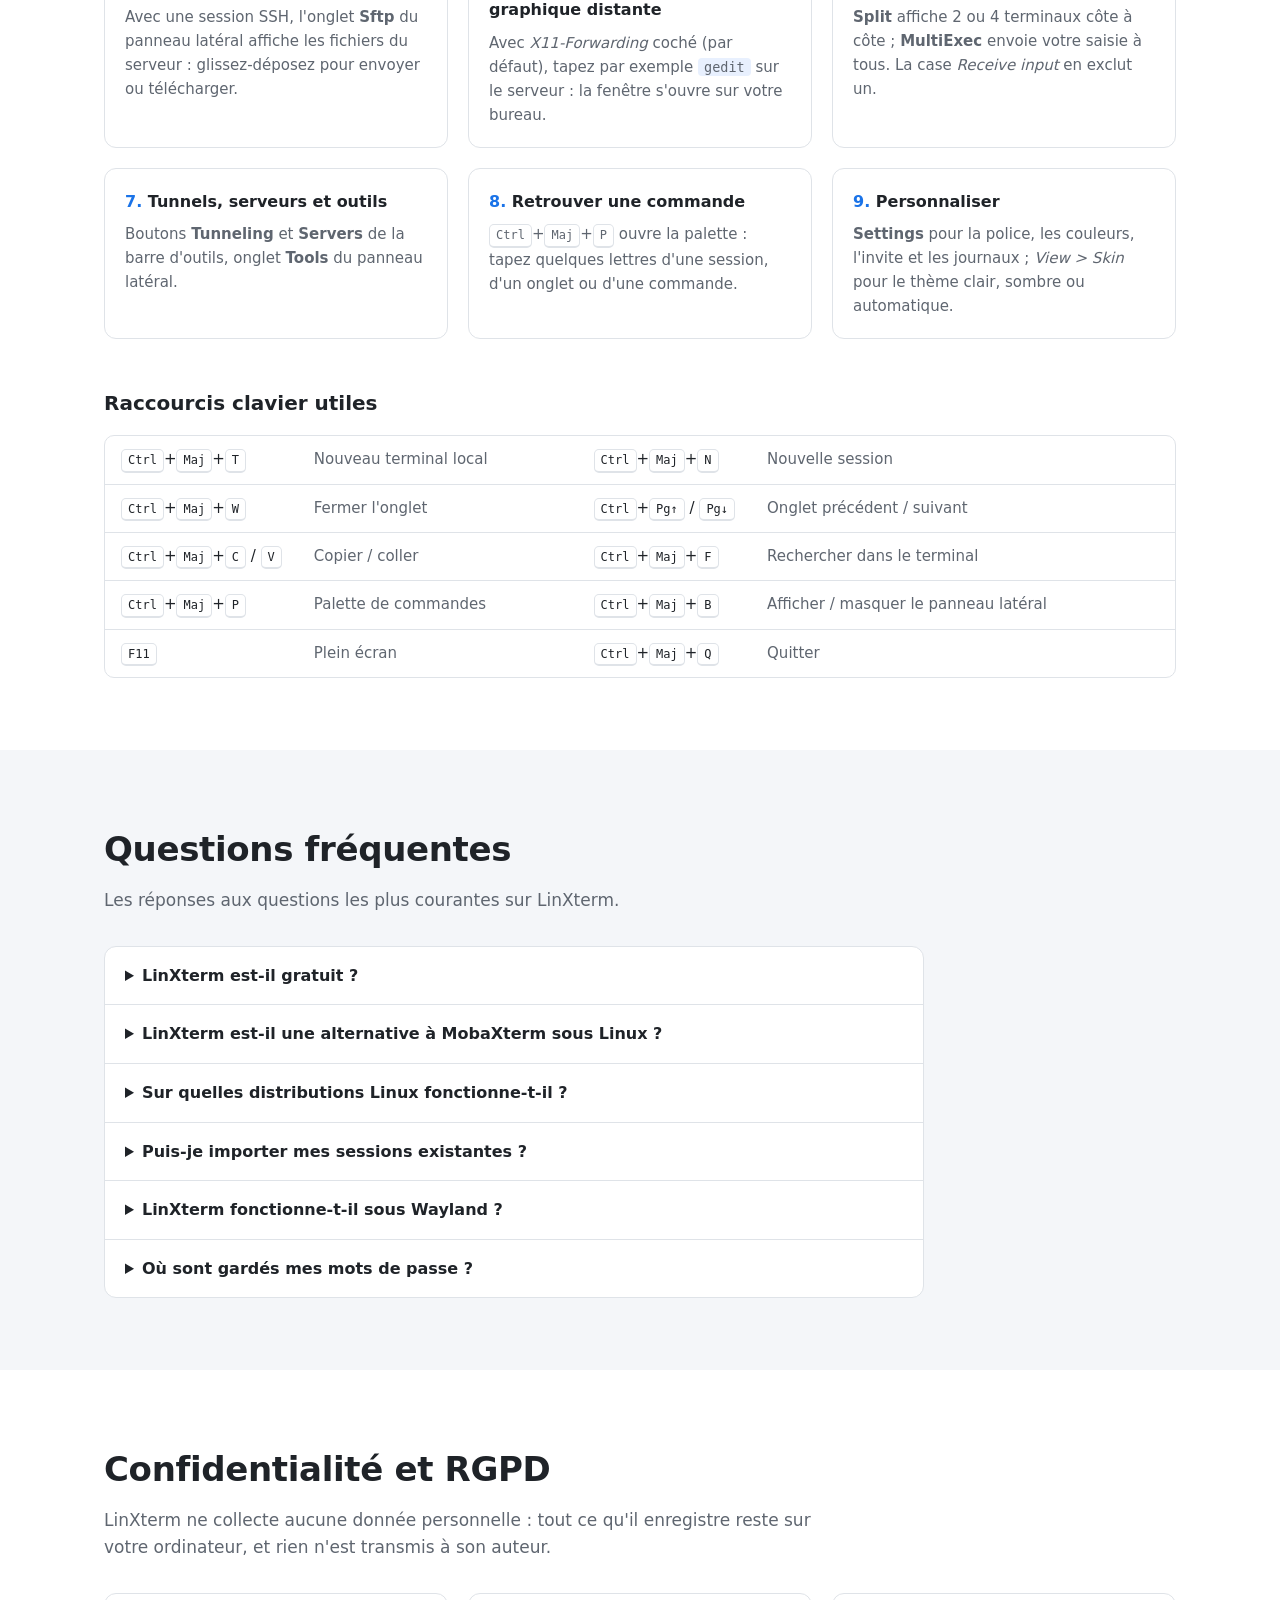
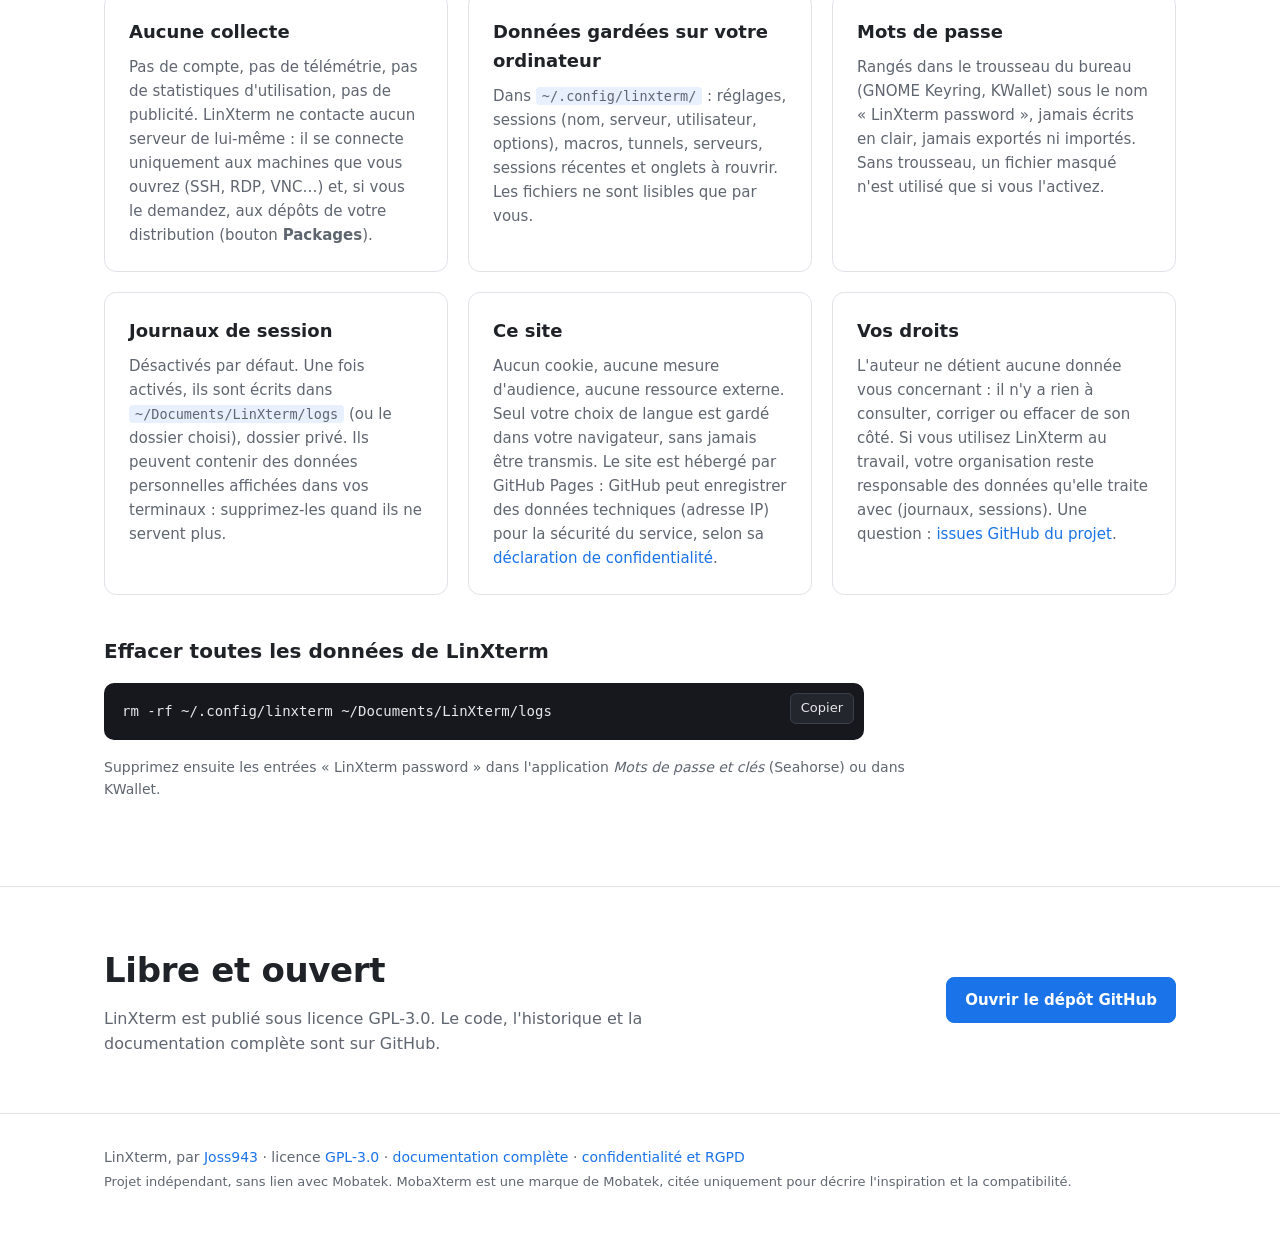
==== commit 35c49835: "Référencement du site - plus de redirection automatique vers l'anglais (le robot de Google   navigue" ====
--- a/docs/index.html
+++ b/docs/index.html
@@ -3,29 +3,133 @@
 <head>
   <meta charset="utf-8">
   <meta name="viewport" content="width=device-width, initial-scale=1">
-  <title>LinXterm · terminal tout-en-un pour Linux</title>
-  <meta name="description" content="LinXterm : terminal à onglets pour Linux avec SSH, SFTP, X11-forwarding, RDP, VNC, outils réseau, serveurs et tunnels SSH dans une seule fenêtre. Logiciel libre (GPL-3.0).">
-  <meta property="og:title" content="LinXterm · terminal tout-en-un pour Linux">
-  <meta property="og:description" content="SSH à onglets, navigateur SFTP, X11, RDP, VNC, outils réseau, Split et MultiExec dans une seule fenêtre. Logiciel libre.">
-  <meta property="og:type" content="website">
-  <meta property="og:url" content="https://joss943.github.io/linxterm/">
-  <meta property="og:image" content="https://joss943.github.io/linxterm/img/terminal-sombre.png">
-  <meta name="theme-color" content="#1a73e8">
+  <title>LinXterm : terminal SSH pour Linux, alternative à MobaXterm</title>
+  <meta name="description" content="Terminal tout-en-un gratuit pour Linux : SSH à onglets, navigateur SFTP, X11, RDP, VNC, outils réseau et MultiExec. Alternative libre à MobaXterm (GPL-3.0).">
+  <link rel="canonical" href="https://joss943.github.io/linxterm/">
   <link rel="alternate" hreflang="fr" href="https://joss943.github.io/linxterm/">
   <link rel="alternate" hreflang="en" href="https://joss943.github.io/linxterm/en/">
+  <link rel="alternate" hreflang="x-default" href="https://joss943.github.io/linxterm/">
+  <meta property="og:type" content="website">
+  <meta property="og:site_name" content="LinXterm">
+  <meta property="og:locale" content="fr_FR">
+  <meta property="og:locale:alternate" content="en_US">
+  <meta property="og:title" content="LinXterm : terminal SSH pour Linux, alternative à MobaXterm">
+  <meta property="og:description" content="Terminal tout-en-un gratuit pour Linux : SSH à onglets, navigateur SFTP, X11, RDP, VNC, outils réseau et MultiExec. Alternative libre à MobaXterm (GPL-3.0).">
+  <meta property="og:url" content="https://joss943.github.io/linxterm/">
+  <meta property="og:image" content="https://joss943.github.io/linxterm/img/og.png">
+  <meta property="og:image:width" content="1200">
+  <meta property="og:image:height" content="630">
+  <meta property="og:image:alt" content="Fenêtre de LinXterm : sessions, barre d'outils et terminal">
+  <meta name="twitter:card" content="summary_large_image">
+  <meta name="theme-color" content="#1a73e8">
   <link rel="icon" href="favicon.svg" type="image/svg+xml">
+  <link rel="apple-touch-icon" href="apple-touch-icon.png">
   <link rel="stylesheet" href="style.css">
   <script>
-    // first visit: English page for browsers that are not in French (the switcher choice wins)
+    // a visitor who chose English with the switcher gets it again on the next visits
     (function () {
-      var lang = null;
-      try { lang = localStorage.getItem('lx-lang'); } catch (e) {}
-      var fr = (navigator.languages || [navigator.language || '']).some(function (l) { return /^fr/i.test(l); });
-      if (lang === 'en' || (!lang && !fr)) location.replace('en/');
+      try { if (localStorage.getItem('lx-lang') === 'en') location.replace('en/'); } catch (e) {}
     })();
+  </script>
+  <script type="application/ld+json">
+{
+  "@context": "https://schema.org",
+  "@type": "SoftwareApplication",
+  "name": "LinXterm",
+  "softwareVersion": "1.3",
+  "operatingSystem": "Linux",
+  "applicationCategory": "DeveloperApplication",
+  "applicationSubCategory": "Terminal, SSH client",
+  "description": "Terminal tout-en-un gratuit pour Linux : SSH à onglets, navigateur SFTP, X11, RDP, VNC, outils réseau et MultiExec. Alternative libre à MobaXterm (GPL-3.0).",
+  "inLanguage": [
+    "fr",
+    "en"
+  ],
+  "url": "https://joss943.github.io/linxterm/",
+  "downloadUrl": "https://github.com/Joss943/linxterm/releases/latest",
+  "codeRepository": "https://github.com/Joss943/linxterm",
+  "license": "https://www.gnu.org/licenses/gpl-3.0.html",
+  "isAccessibleForFree": true,
+  "offers": {
+    "@type": "Offer",
+    "price": "0",
+    "priceCurrency": "EUR"
+  },
+  "screenshot": [
+    "https://joss943.github.io/linxterm/img/terminal-sombre.png",
+    "https://joss943.github.io/linxterm/img/accueil.png",
+    "https://joss943.github.io/linxterm/img/multiexec.png"
+  ],
+  "author": {
+    "@type": "Person",
+    "name": "Joss943",
+    "url": "https://github.com/Joss943"
+  }
+}
+  </script>
+  <script type="application/ld+json">
+{
+  "@context": "https://schema.org",
+  "@type": "FAQPage",
+  "mainEntity": [
+    {
+      "@type": "Question",
+      "name": "LinXterm est-il gratuit ?",
+      "acceptedAnswer": {
+        "@type": "Answer",
+        "text": "Oui. LinXterm est un logiciel libre et gratuit, publié sous licence GPL-3.0, sans publicité, sans compte et sans collecte de données."
+      }
+    },
+    {
+      "@type": "Question",
+      "name": "LinXterm est-il une alternative à MobaXterm sous Linux ?",
+      "acceptedAnswer": {
+        "@type": "Answer",
+        "text": "Oui. LinXterm reprend l'organisation de MobaXterm (sessions enregistrées, onglets, navigateur SFTP, X11-forwarding, Split, MultiExec, outils réseau) dans une application native pour Linux, et importe vos sessions MobaXterm. C'est un projet indépendant, sans lien avec Mobatek."
+      }
+    },
+    {
+      "@type": "Question",
+      "name": "Sur quelles distributions Linux fonctionne-t-il ?",
+      "acceptedAnswer": {
+        "@type": "Answer",
+        "text": "Sur Linux x86_64 avec GTK 3.24 et VTE 0.76 ou plus récent : Fedora 40 et suivantes, Ubuntu 24.04 et suivantes, Linux Mint 22, Debian 13, Arch Linux, openSUSE Tumbleweed et Leap 16, RHEL 10."
+      }
+    },
+    {
+      "@type": "Question",
+      "name": "Puis-je importer mes sessions existantes ?",
+      "acceptedAnswer": {
+        "@type": "Answer",
+        "text": "Oui : sessions MobaXterm (.mxtsessions ou MobaXterm.ini), hôtes de ~/.ssh/config, sessions PuTTY et Remmina, avec leurs dossiers. Les mots de passe ne sont jamais importés."
+      }
+    },
+    {
+      "@type": "Question",
+      "name": "LinXterm fonctionne-t-il sous Wayland ?",
+      "acceptedAnswer": {
+        "@type": "Answer",
+        "text": "Oui, sous X11 comme sous Wayland (GNOME, KDE Plasma, Xfce, Cinnamon…). Les applications graphiques distantes s'affichent grâce au X11-forwarding et à Xwayland."
+      }
+    },
+    {
+      "@type": "Question",
+      "name": "Où sont gardés mes mots de passe ?",
+      "acceptedAnswer": {
+        "@type": "Answer",
+        "text": "Dans le trousseau de votre bureau (GNOME Keyring ou KWallet), jamais en clair. LinXterm n'envoie aucune donnée à son auteur."
+      }
+    }
+  ]
+}
   </script>
 </head>
 <body>
+
+<div class="lang-hint" id="lang-hint" lang="en" hidden>
+  <div class="wrap">This page is also available in English. <a href="en/" hreflang="en">Read in English</a>
+    <button type="button" class="lang-hint-close" aria-label="Close">×</button></div>
+</div>
 
 <header class="site-header">
   <div class="wrap header-inner">
@@ -39,6 +143,7 @@
       <a href="#compatibilite">Compatibilité</a>
       <a href="#installation">Installation</a>
       <a href="#prise-en-main">Prise en main</a>
+      <a href="#faq">FAQ</a>
       <a href="#confidentialite">Confidentialité</a>
     </nav>
     <div class="header-actions">
@@ -58,7 +163,7 @@
 
   <section class="hero">
     <div class="wrap">
-      <p class="eyebrow">Logiciel libre pour Linux · <a href="https://github.com/Joss943/linxterm/releases/latest">version 1.3</a></p>
+      <p class="eyebrow">Terminal SSH libre pour Linux · <a href="https://github.com/Joss943/linxterm/releases/latest">version 1.3</a></p>
       <h1>Tous vos serveurs, dans une seule fenêtre.</h1>
       <p class="lead">LinXterm est un terminal à onglets qui réunit SSH, navigateur SFTP, X11-forwarding,
         bureau à distance RDP et VNC, outils réseau, serveurs et tunnels SSH. Son interface s'inspire
@@ -69,7 +174,7 @@
       </div>
       <p class="meta">Licence GPL-3.0 · Free Pascal, GTK 3 et VTE · X11 et Wayland</p>
       <figure class="hero-shot">
-        <img src="img/terminal-sombre.png" width="1366" height="768"
+        <img src="img/terminal-sombre.png" width="1366" height="768" fetchpriority="high"
              alt="Fenêtre de LinXterm en thème sombre : barre d'outils, panneau des sessions et terminal ouvert">
       </figure>
     </div>
@@ -301,7 +406,40 @@
     </div>
   </section>
 
-  <section id="confidentialite" class="section section-alt">
+  <section id="faq" class="section section-alt">
+    <div class="wrap">
+      <h2>Questions fréquentes</h2>
+      <p class="section-lead">Les réponses aux questions les plus courantes sur LinXterm.</p>
+      <div class="faq">
+        <details>
+          <summary>LinXterm est-il gratuit ?</summary>
+          <p>Oui. LinXterm est un logiciel libre et gratuit, publié sous licence GPL-3.0, sans publicité, sans compte et sans collecte de données.</p>
+        </details>
+        <details>
+          <summary>LinXterm est-il une alternative à MobaXterm sous Linux ?</summary>
+          <p>Oui. LinXterm reprend l'organisation de MobaXterm (sessions enregistrées, onglets, navigateur SFTP, X11-forwarding, Split, MultiExec, outils réseau) dans une application native pour Linux, et importe vos sessions MobaXterm. C'est un projet indépendant, sans lien avec Mobatek.</p>
+        </details>
+        <details>
+          <summary>Sur quelles distributions Linux fonctionne-t-il ?</summary>
+          <p>Sur Linux x86_64 avec GTK 3.24 et VTE 0.76 ou plus récent : Fedora 40 et suivantes, Ubuntu 24.04 et suivantes, Linux Mint 22, Debian 13, Arch Linux, openSUSE Tumbleweed et Leap 16, RHEL 10.</p>
+        </details>
+        <details>
+          <summary>Puis-je importer mes sessions existantes ?</summary>
+          <p>Oui : sessions MobaXterm (.mxtsessions ou MobaXterm.ini), hôtes de ~/.ssh/config, sessions PuTTY et Remmina, avec leurs dossiers. Les mots de passe ne sont jamais importés.</p>
+        </details>
+        <details>
+          <summary>LinXterm fonctionne-t-il sous Wayland ?</summary>
+          <p>Oui, sous X11 comme sous Wayland (GNOME, KDE Plasma, Xfce, Cinnamon…). Les applications graphiques distantes s'affichent grâce au X11-forwarding et à Xwayland.</p>
+        </details>
+        <details>
+          <summary>Où sont gardés mes mots de passe ?</summary>
+          <p>Dans le trousseau de votre bureau (GNOME Keyring ou KWallet), jamais en clair. LinXterm n'envoie aucune donnée à son auteur.</p>
+        </details>
+      </div>
+    </div>
+  </section>
+
+  <section id="confidentialite" class="section">
     <div class="wrap">
       <h2>Confidentialité et RGPD</h2>
       <p class="section-lead">LinXterm ne collecte aucune donnée personnelle : tout ce qu'il
@@ -381,6 +519,21 @@
 </footer>
 
 <script>
+  // English suggestion for browsers that are not in French, until a language is chosen
+  (function () {
+    var hint = document.getElementById('lang-hint'), lang = null;
+    try { lang = localStorage.getItem('lx-lang'); } catch (e) {}
+    var fr = (navigator.languages || [navigator.language || '']).some(function (l) { return /^fr/i.test(l); });
+    if (!lang && !fr) hint.hidden = false;
+    hint.querySelector('button').addEventListener('click', function () {
+      hint.hidden = true;
+      try { localStorage.setItem('lx-lang', 'fr'); } catch (e) {}
+    });
+    hint.querySelector('a').addEventListener('click', function () {
+      try { localStorage.setItem('lx-lang', 'en'); } catch (e) {}
+    });
+  })();
+
   // language switcher: the choice is remembered for the next visits
   document.querySelectorAll('.lang a').forEach(function (a) {
     a.addEventListener('click', function () {
--- a/docs/style.css
+++ b/docs/style.css
@@ -212,6 +212,20 @@
 .guide h3::before { content: counter(guide) ". "; color: var(--accent); }
 .guide p { margin: 0; color: var(--muted); font-size: 15px; }
 
+/* questions */
+.faq { max-width: 820px; border: 1px solid var(--border); border-radius: 12px; background: var(--surface); }
+.faq details { border-bottom: 1px solid var(--border); }
+.faq details:last-child { border-bottom: none; }
+.faq summary { padding: 16px 20px; font-weight: 600; cursor: pointer; list-style-position: inside; }
+.faq summary:focus-visible { outline: 2px solid var(--accent); outline-offset: -2px; }
+.faq details p { margin: 0; padding: 0 20px 18px; color: var(--muted); }
+
+/* English suggestion bar */
+.lang-hint { background: var(--accent-soft); color: var(--text); font-size: 14px; }
+.lang-hint .wrap { display: flex; align-items: center; gap: 12px; min-height: 40px; }
+.lang-hint a { font-weight: 600; }
+.lang-hint-close { margin-left: auto; border: none; background: none; color: var(--muted); font-size: 20px; line-height: 1; cursor: pointer; }
+
 /* call to action and footer */
 .section-cta { padding: 56px 0; border-top: 1px solid var(--border); }
 .cta { display: flex; align-items: center; justify-content: space-between; gap: 24px; }
@@ -221,10 +235,12 @@
 .disclaimer { font-size: 13px; }
 
 /* tablet and phone */
+@media (max-width: 1100px) {
+  .nav { display: none; }
+  .header-actions { margin-left: auto; }
+}
 @media (max-width: 900px) {
   .features, .guide { grid-template-columns: repeat(2, 1fr); }
-  .nav { display: none; }
-  .header-actions { margin-left: auto; }
 }
 @media (max-width: 600px) {
   .wrap { padding: 0 16px; }
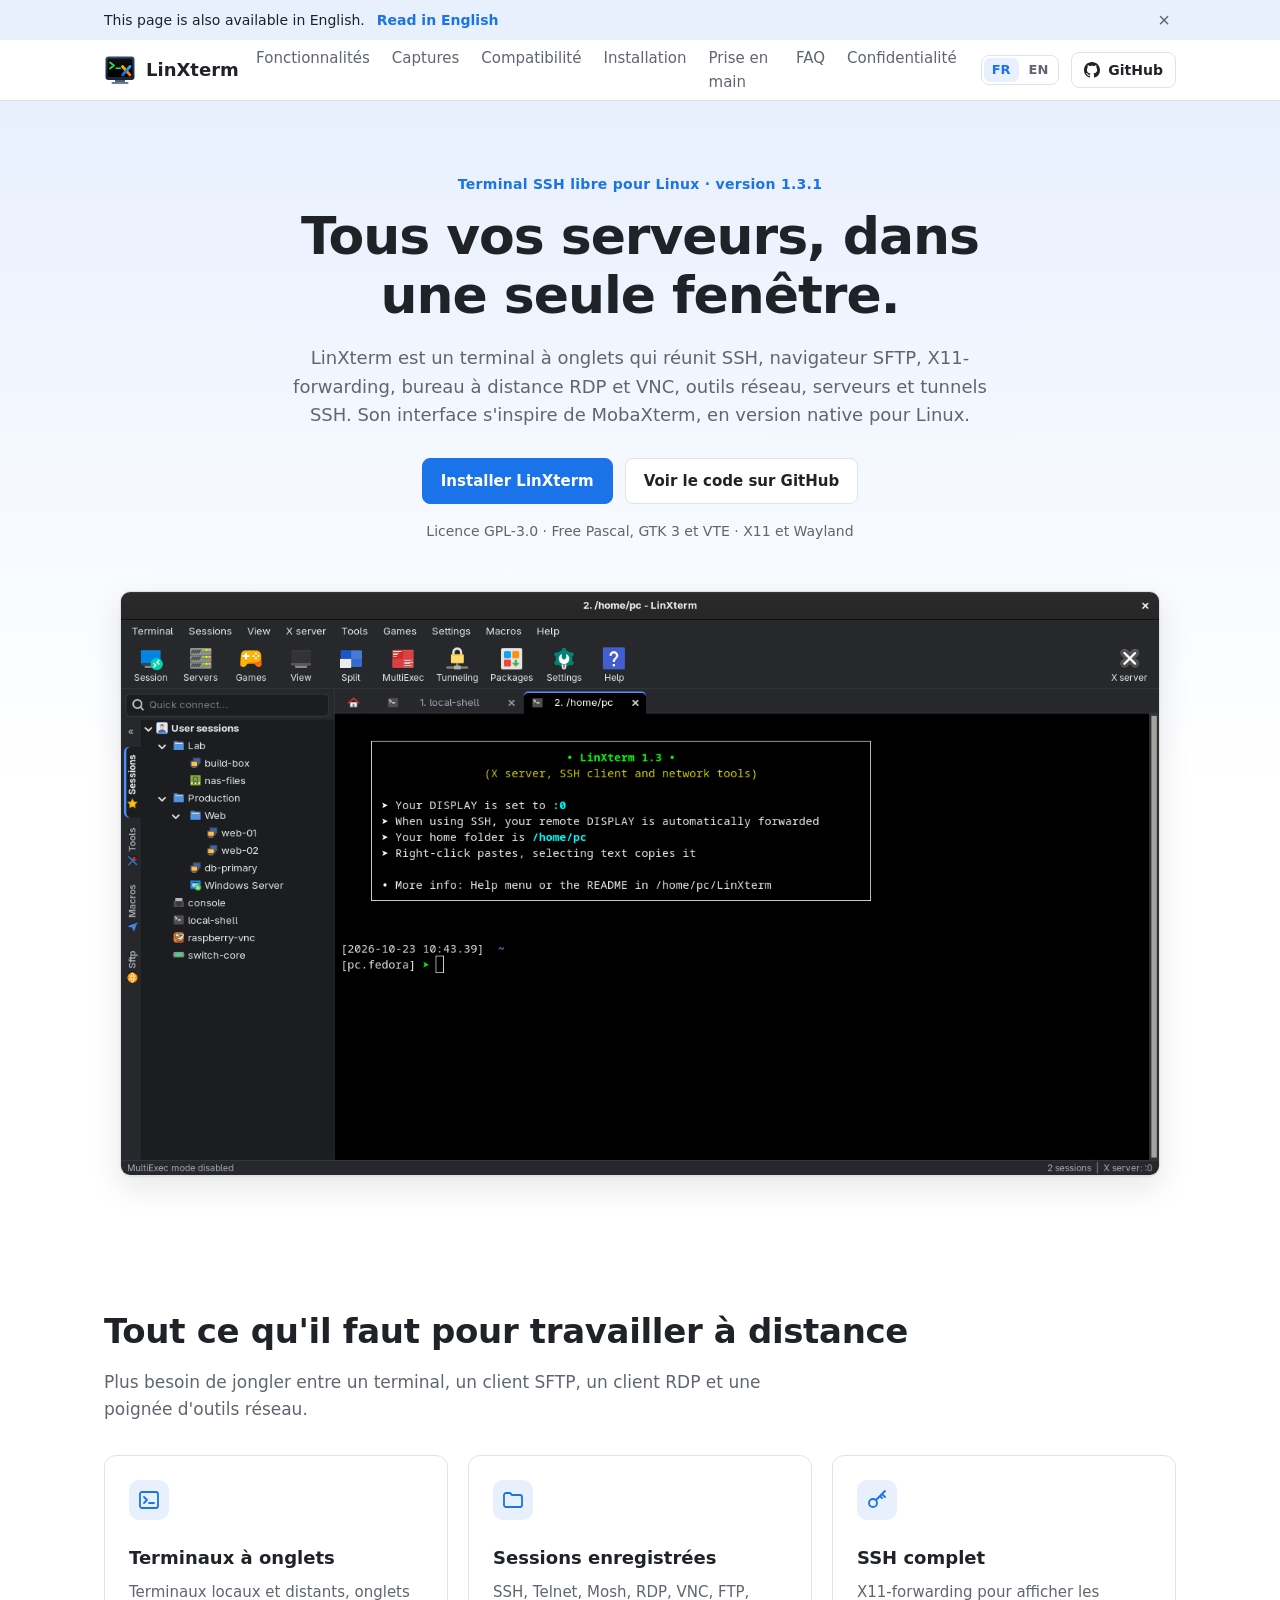
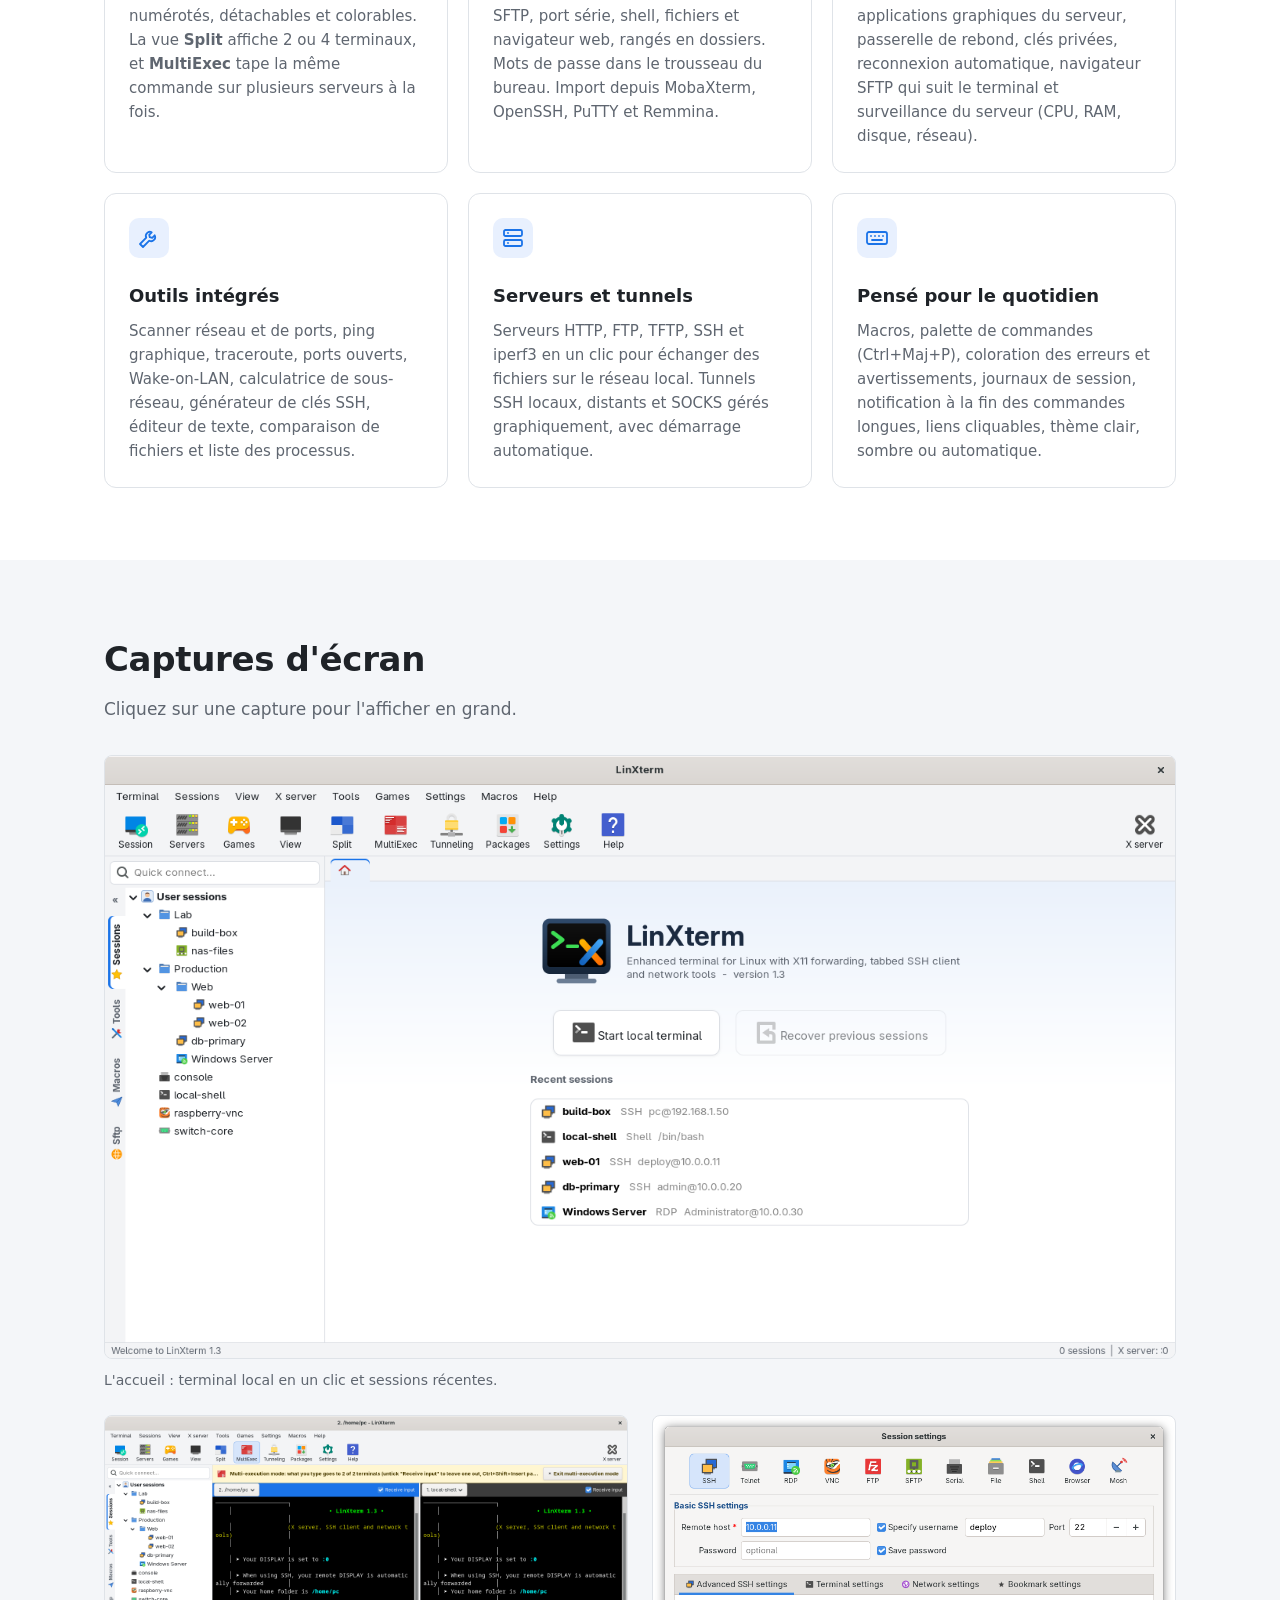
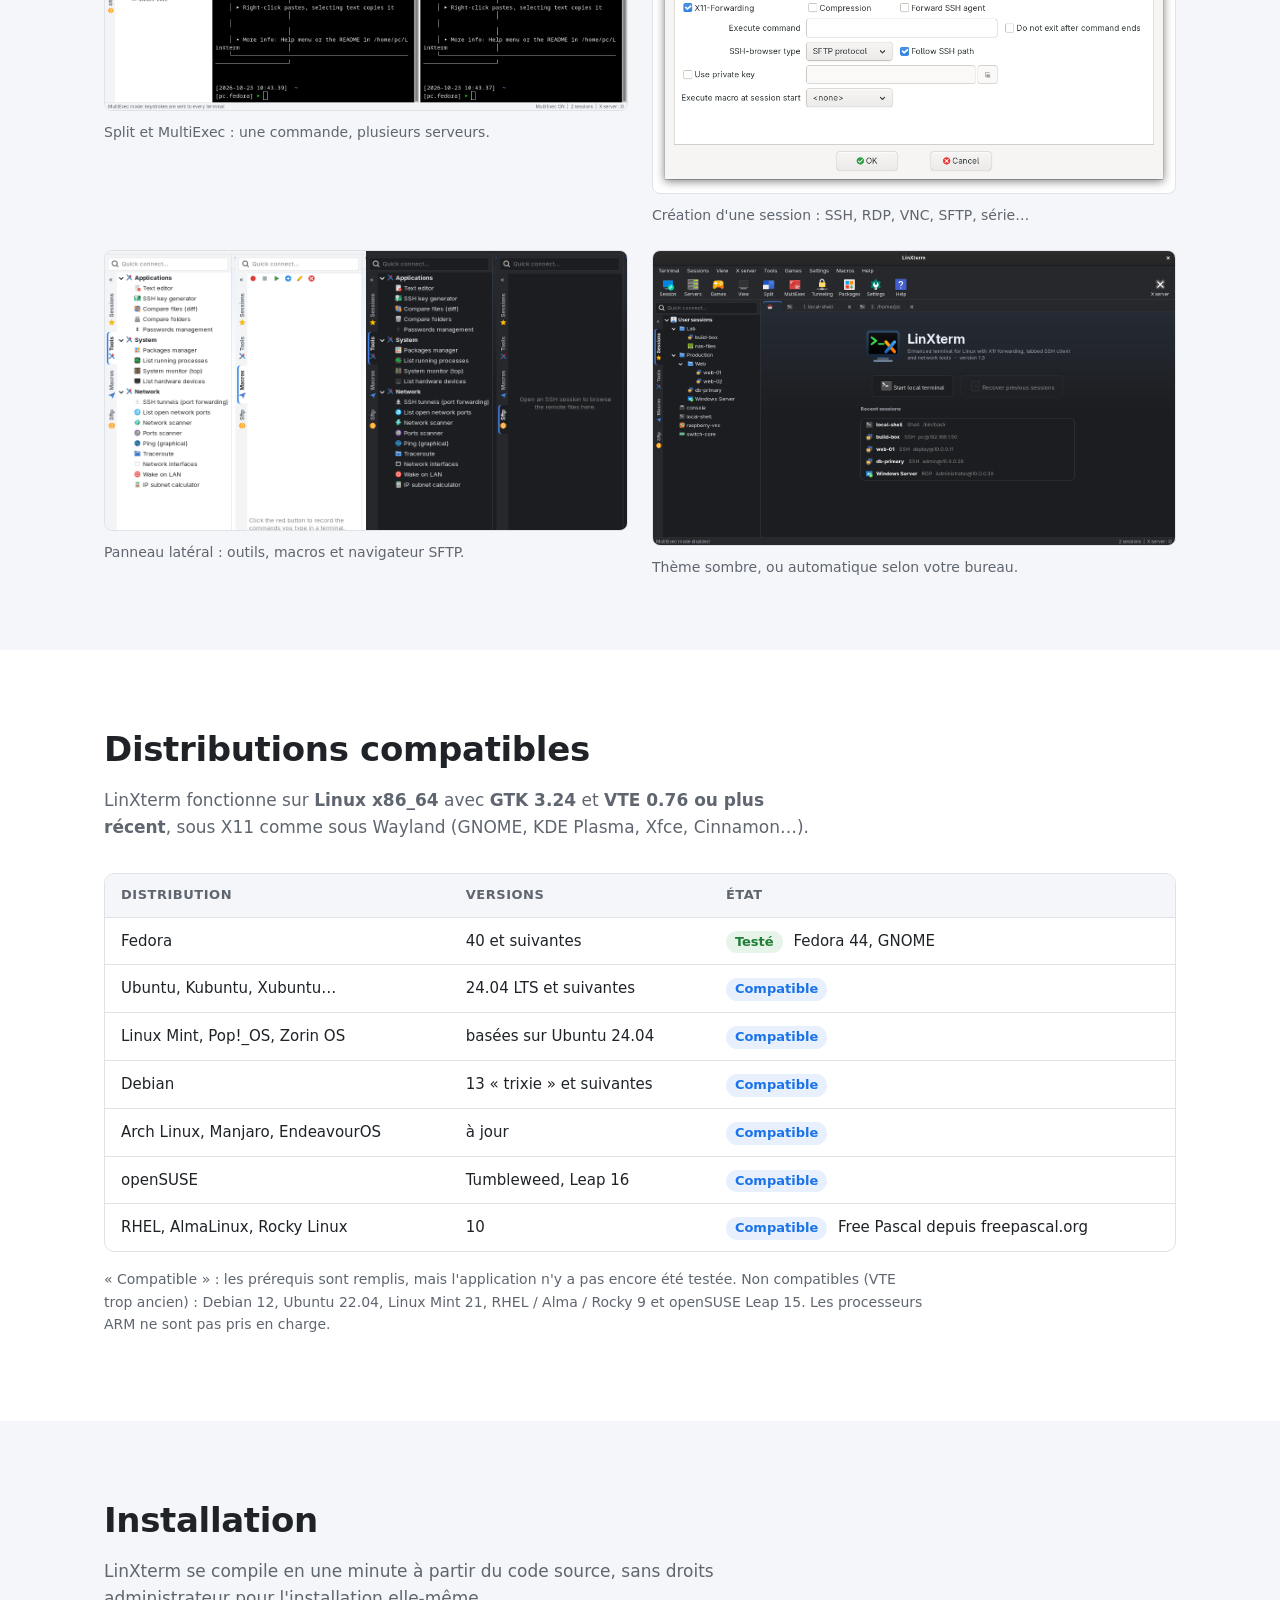
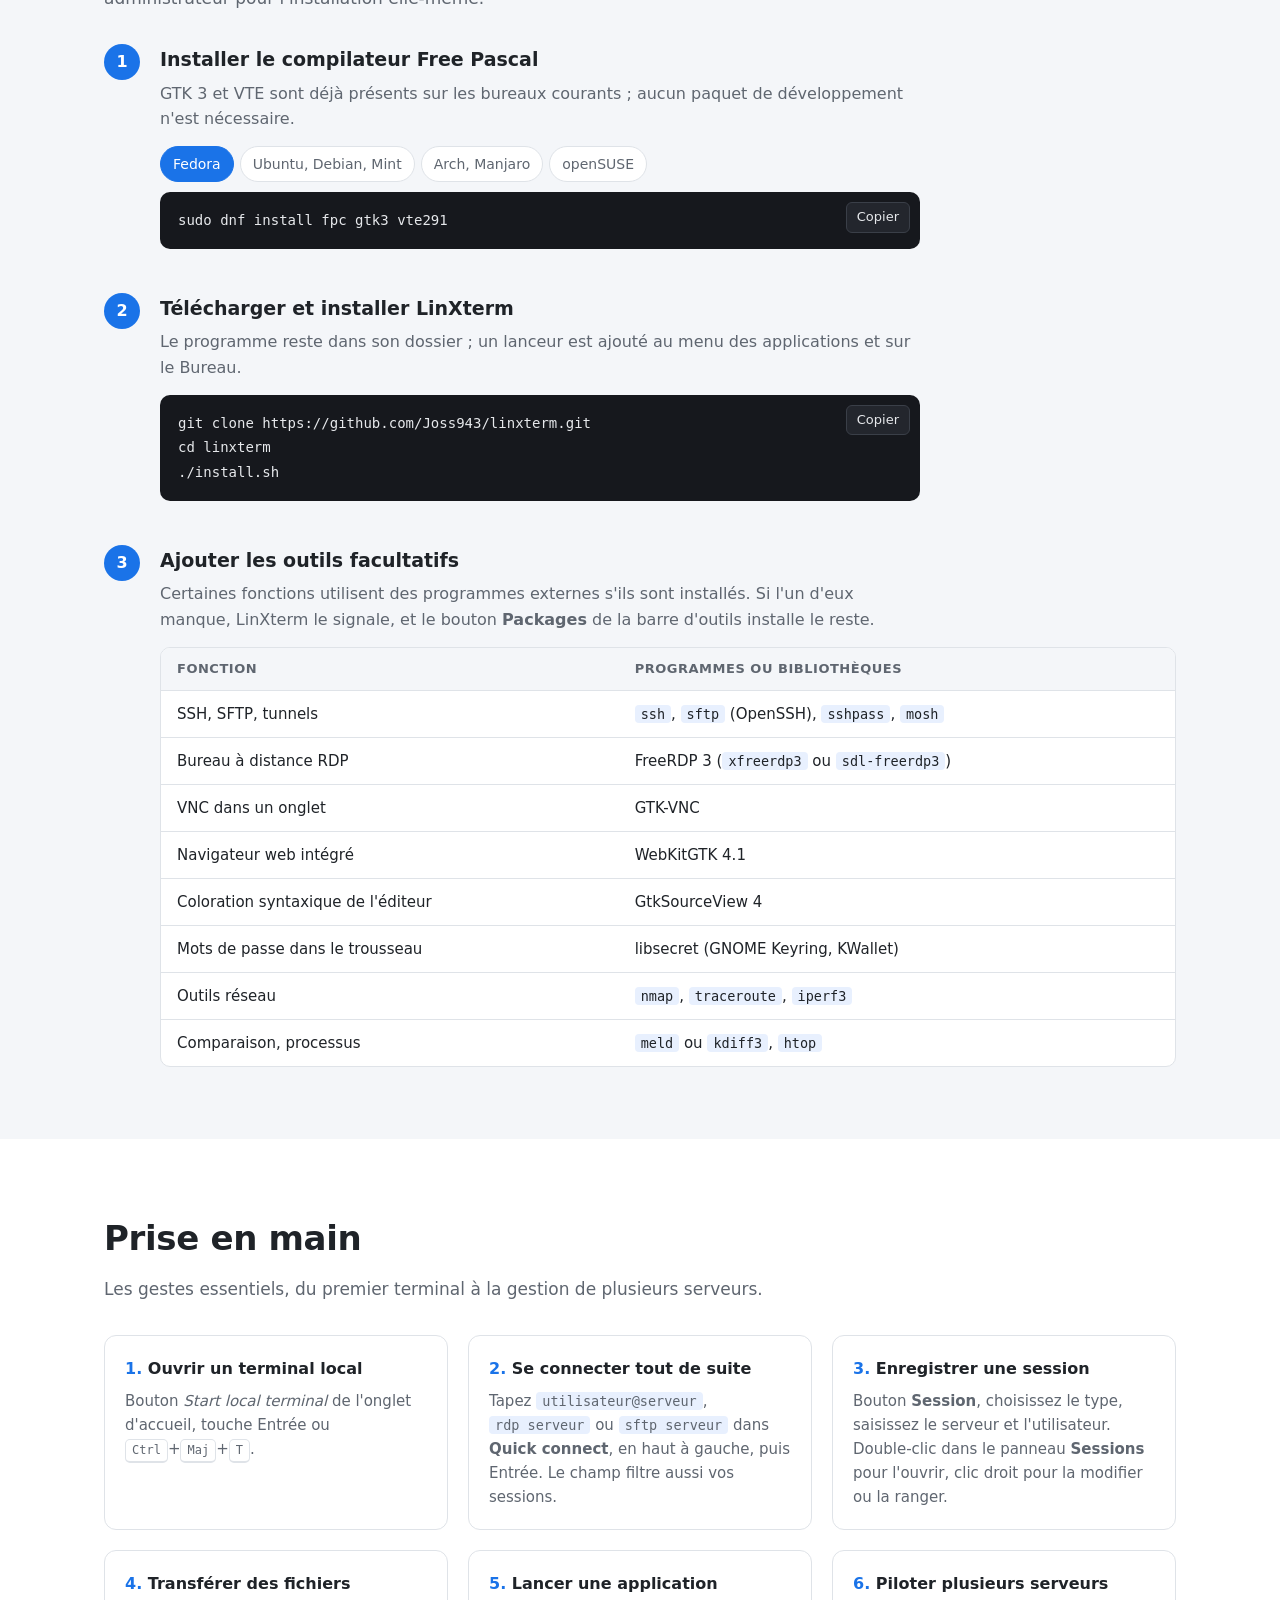
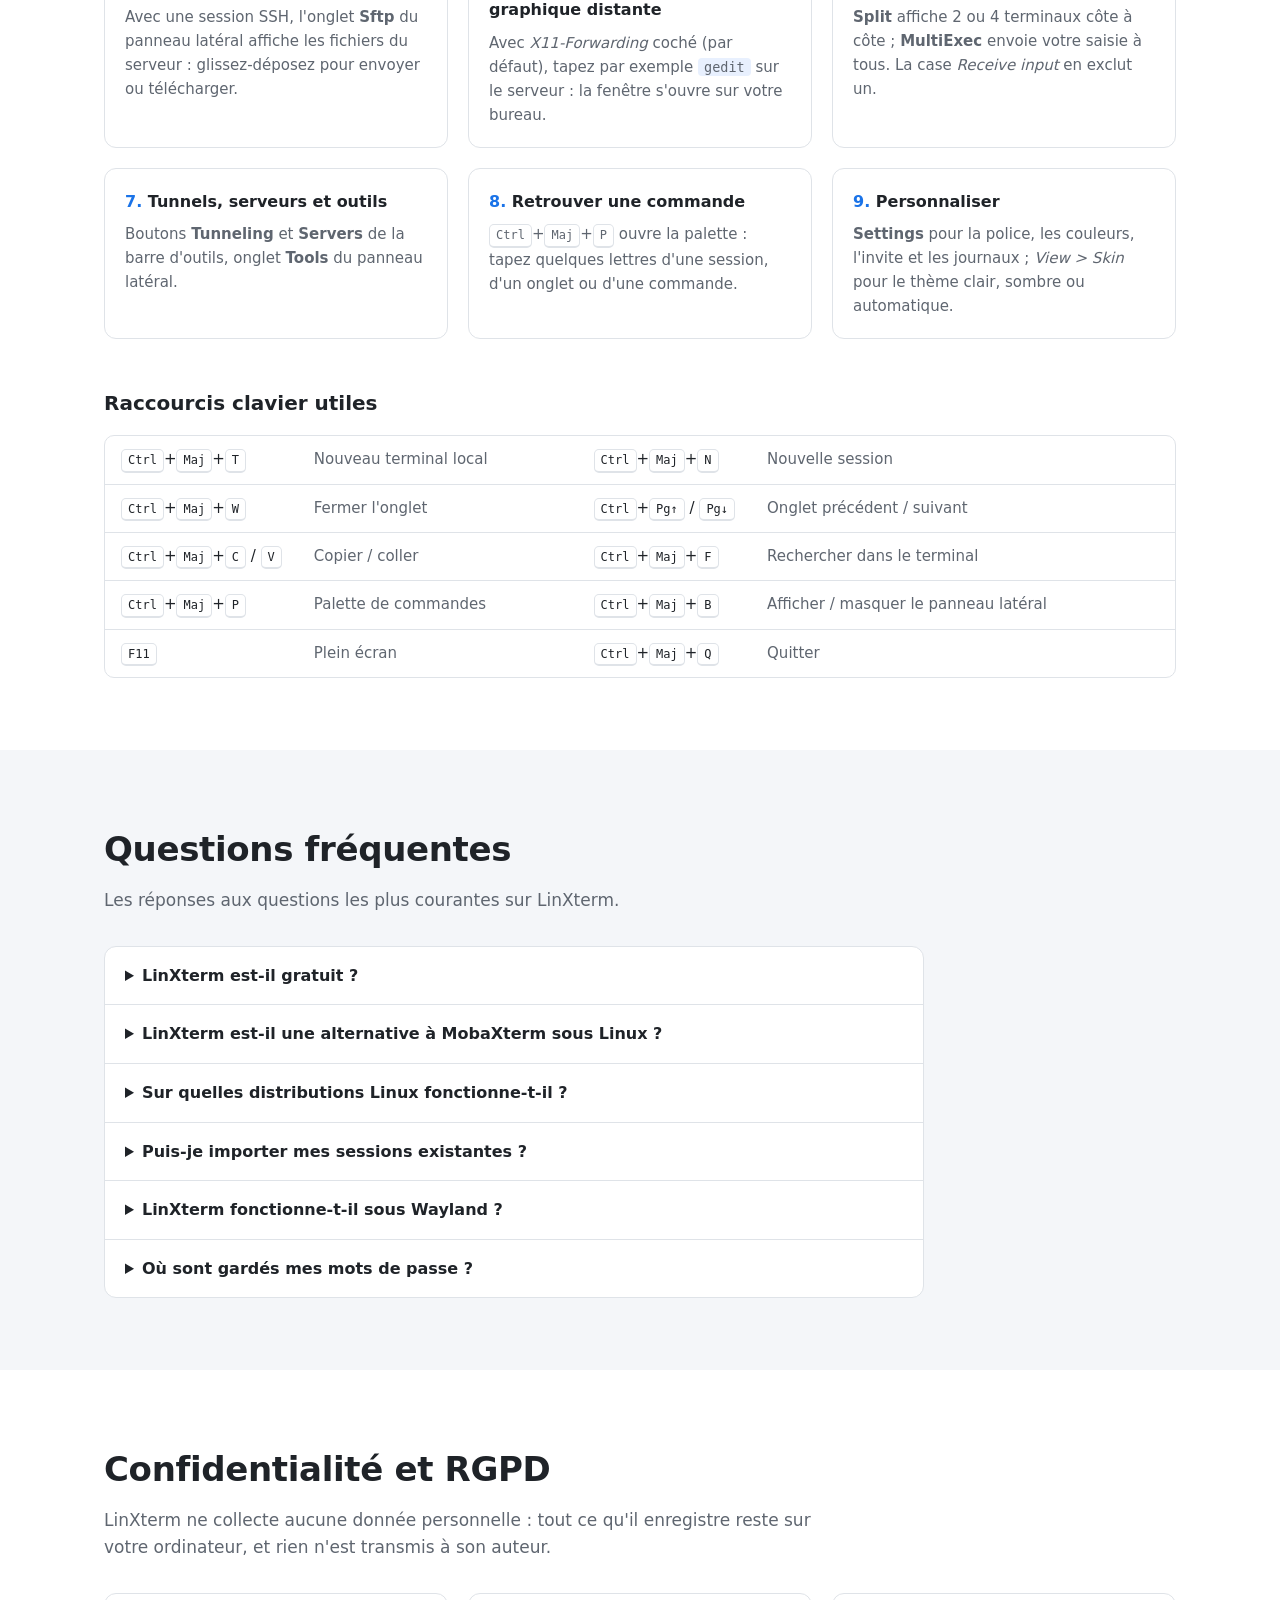
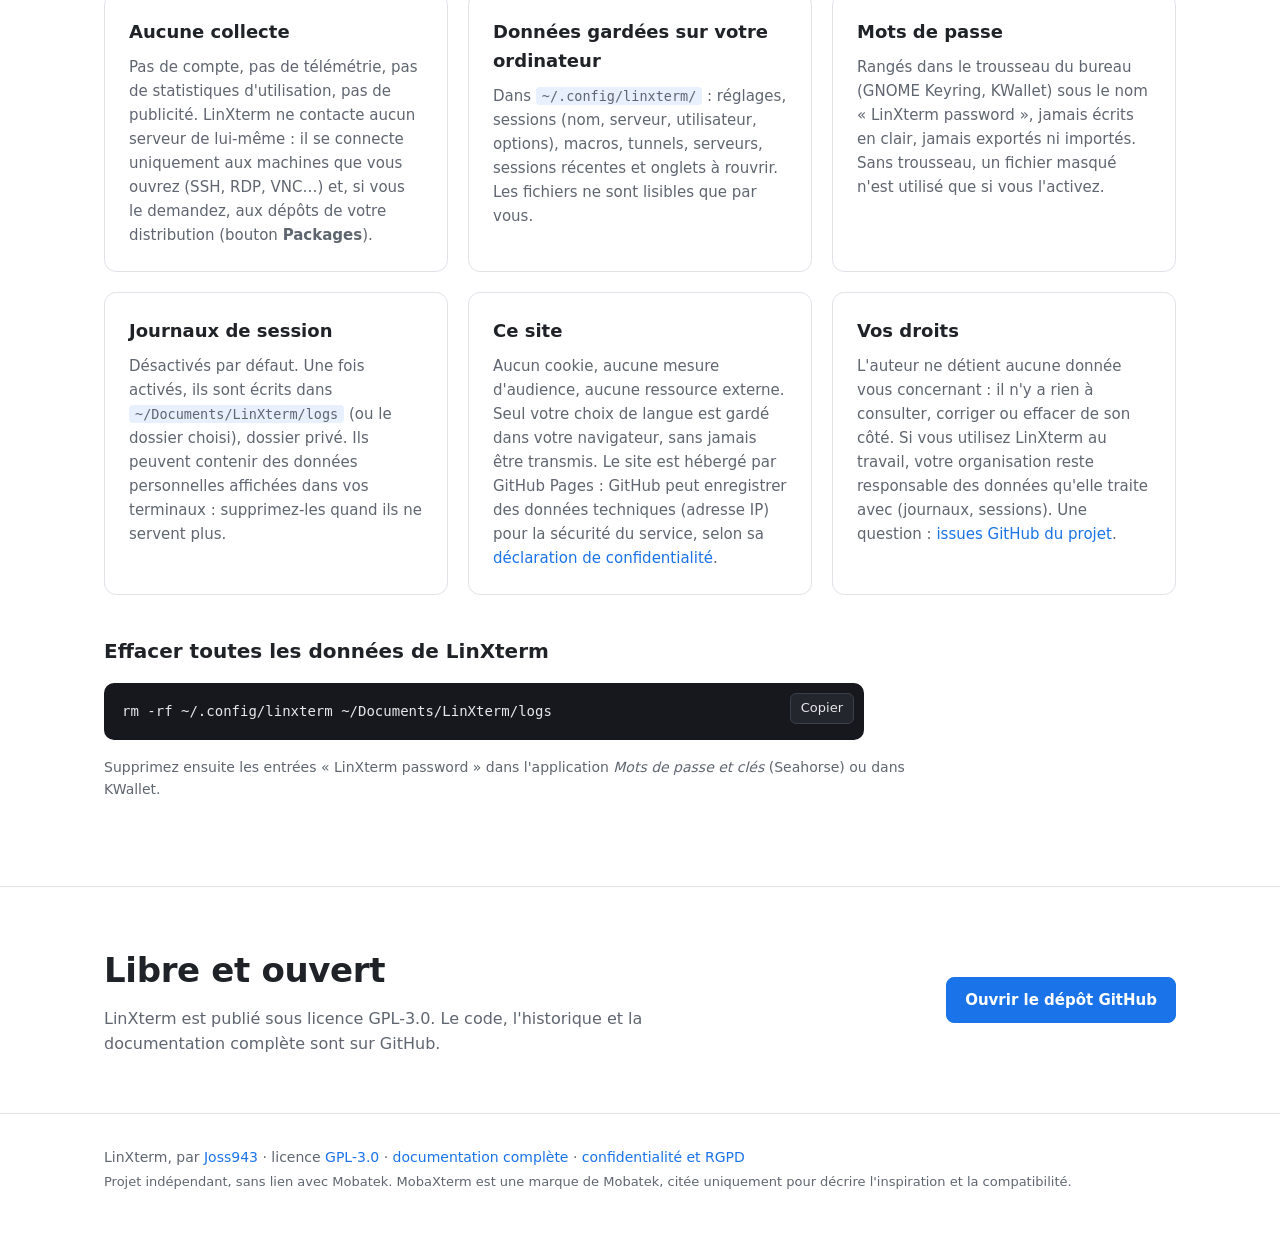
==== commit 3a879e49: "LinXterm 1.3.1 : icônes livrées avec l'application Les icônes Papirus utilisées par l'interface (bar" ====
--- a/docs/index.html
+++ b/docs/index.html
@@ -163,7 +163,7 @@
 
   <section class="hero">
     <div class="wrap">
-      <p class="eyebrow">Terminal SSH libre pour Linux · <a href="https://github.com/Joss943/linxterm/releases/latest">version 1.3</a></p>
+      <p class="eyebrow">Terminal SSH libre pour Linux · <a href="https://github.com/Joss943/linxterm/releases/latest">version 1.3.1</a></p>
       <h1>Tous vos serveurs, dans une seule fenêtre.</h1>
       <p class="lead">LinXterm est un terminal à onglets qui réunit SSH, navigateur SFTP, X11-forwarding,
         bureau à distance RDP et VNC, outils réseau, serveurs et tunnels SSH. Son interface s'inspire
